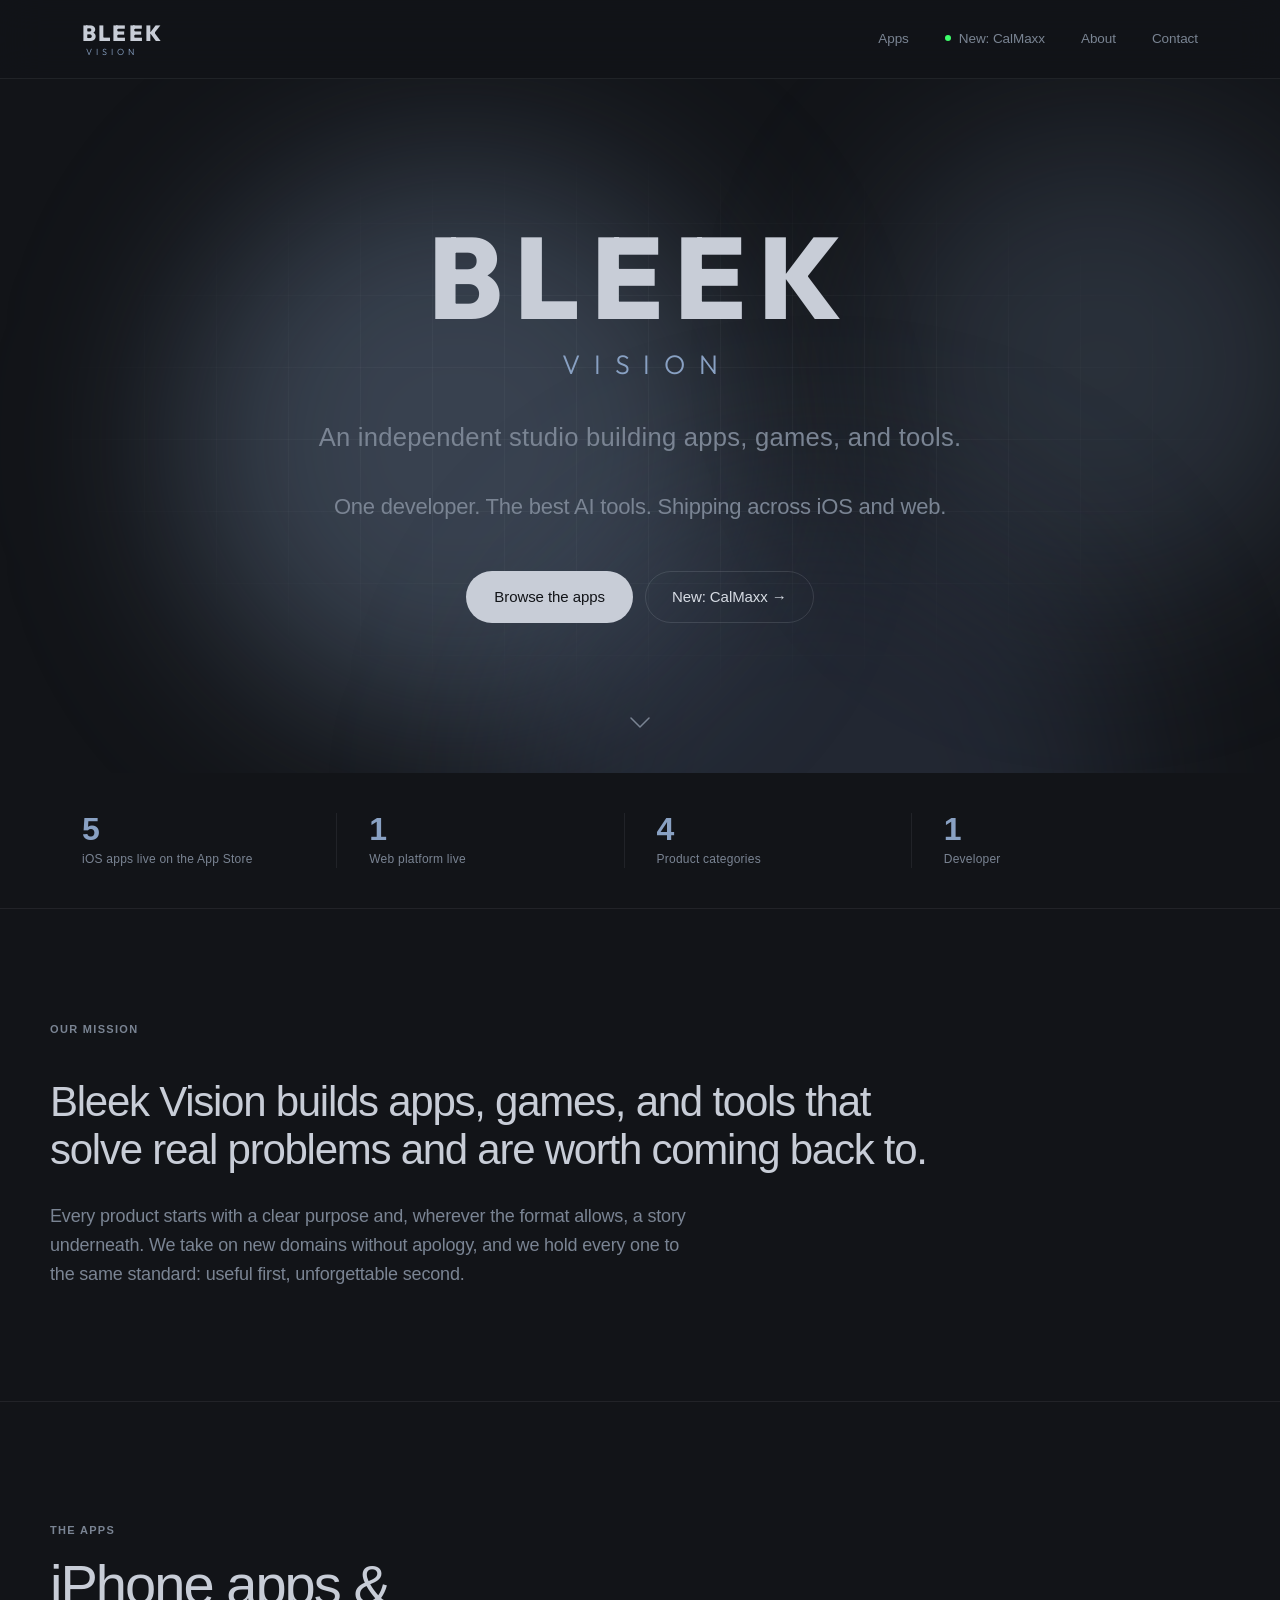
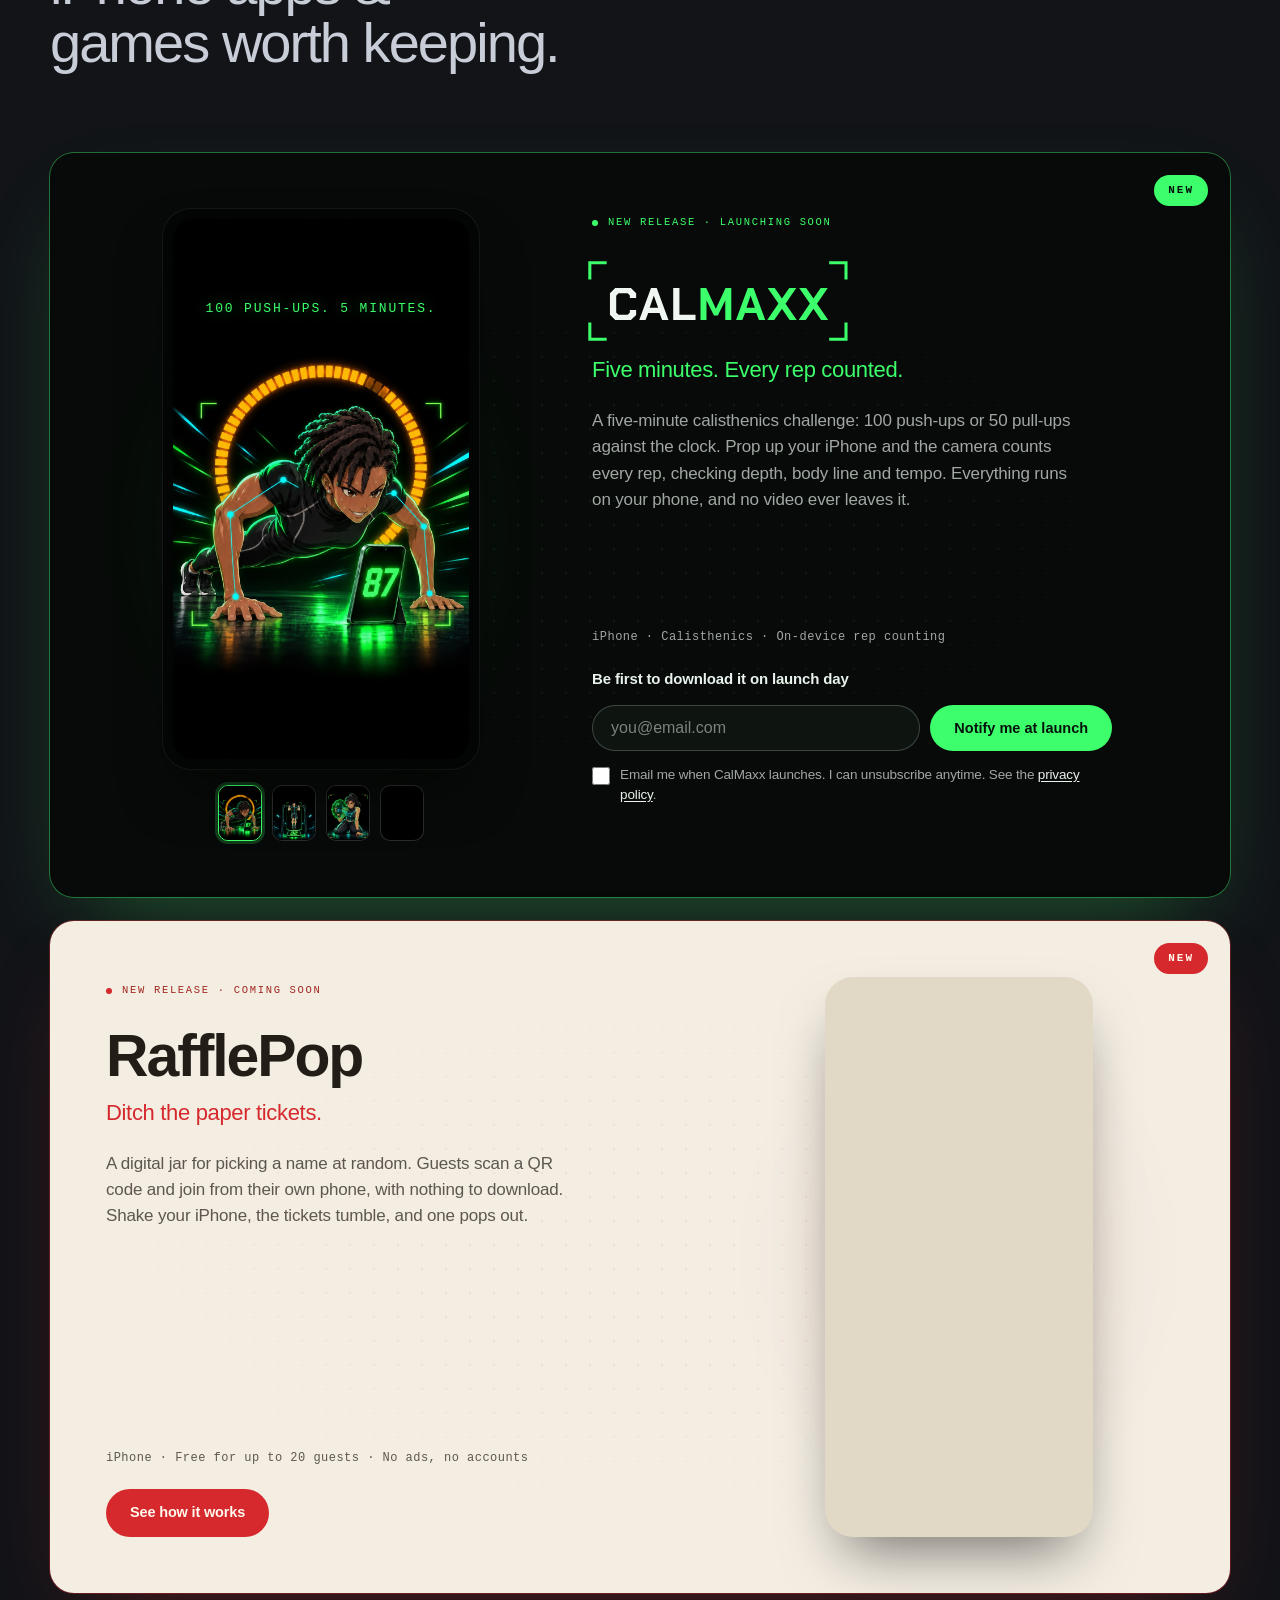
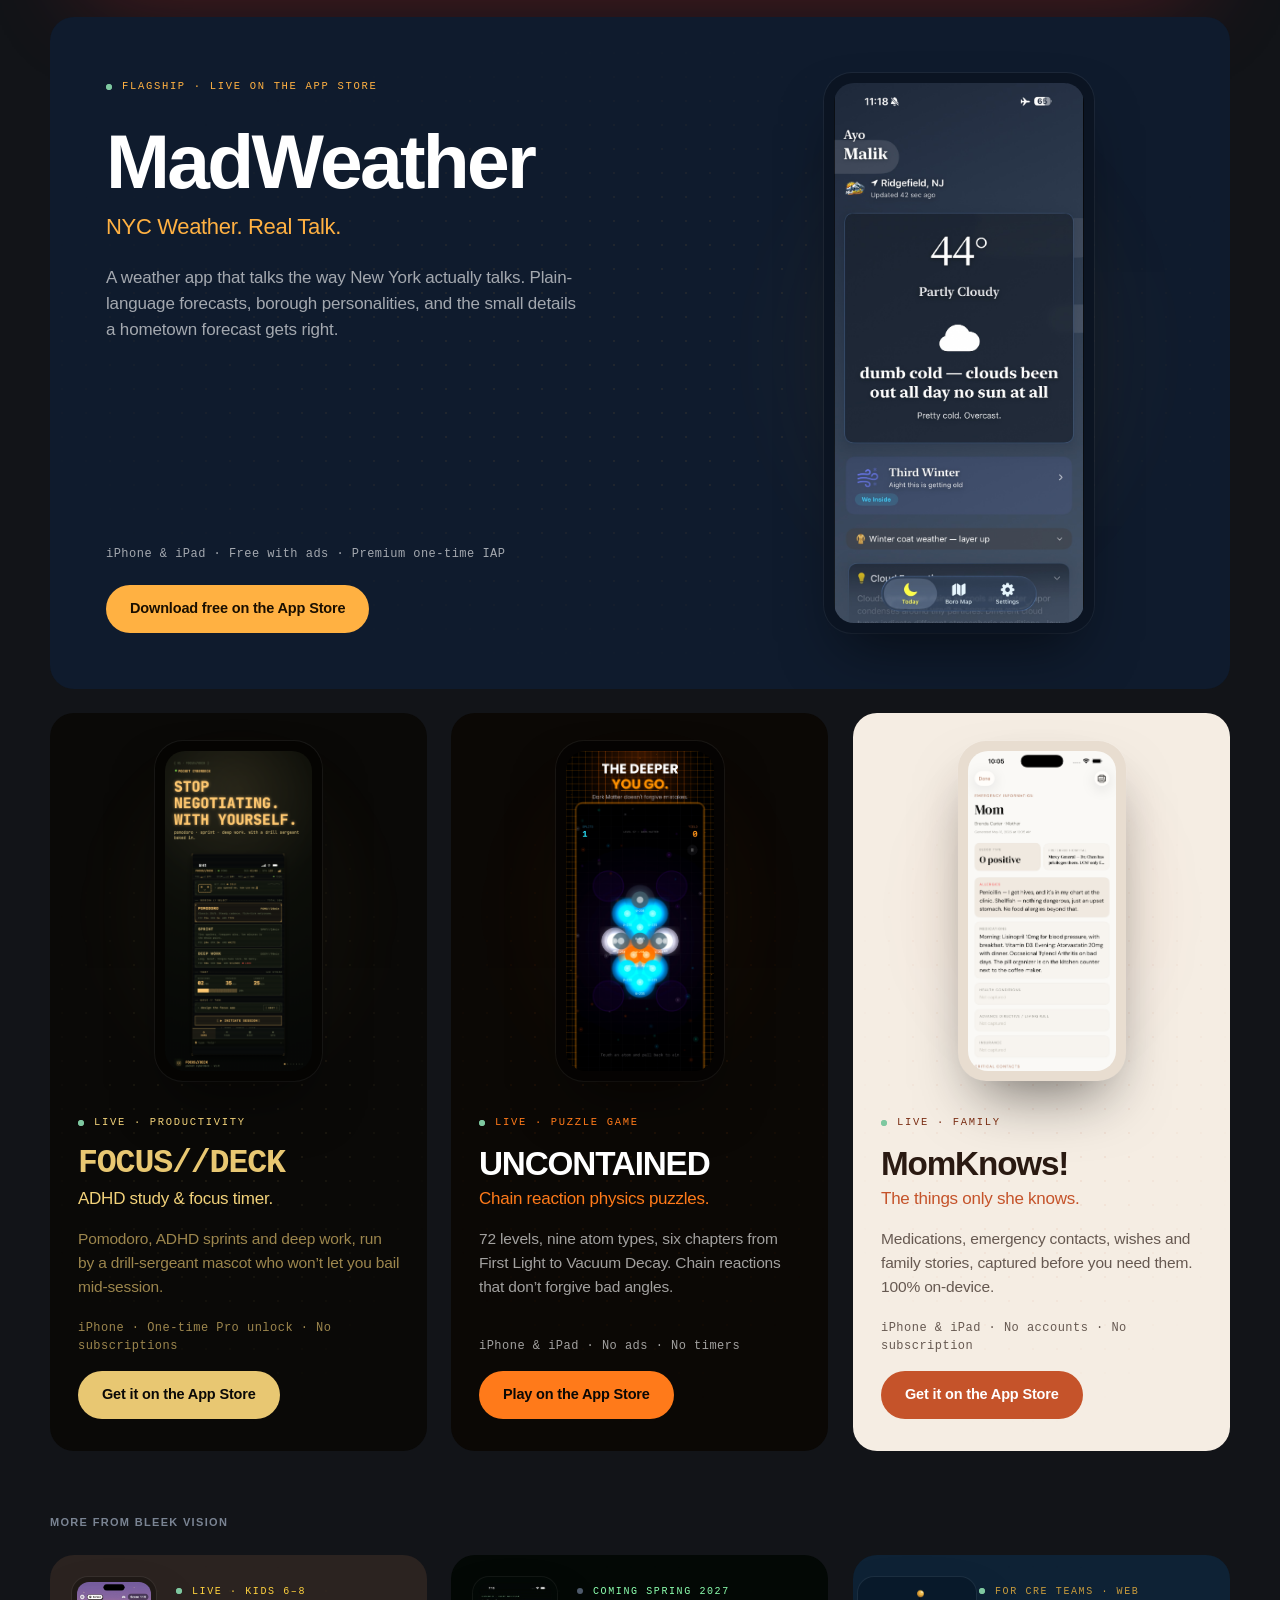
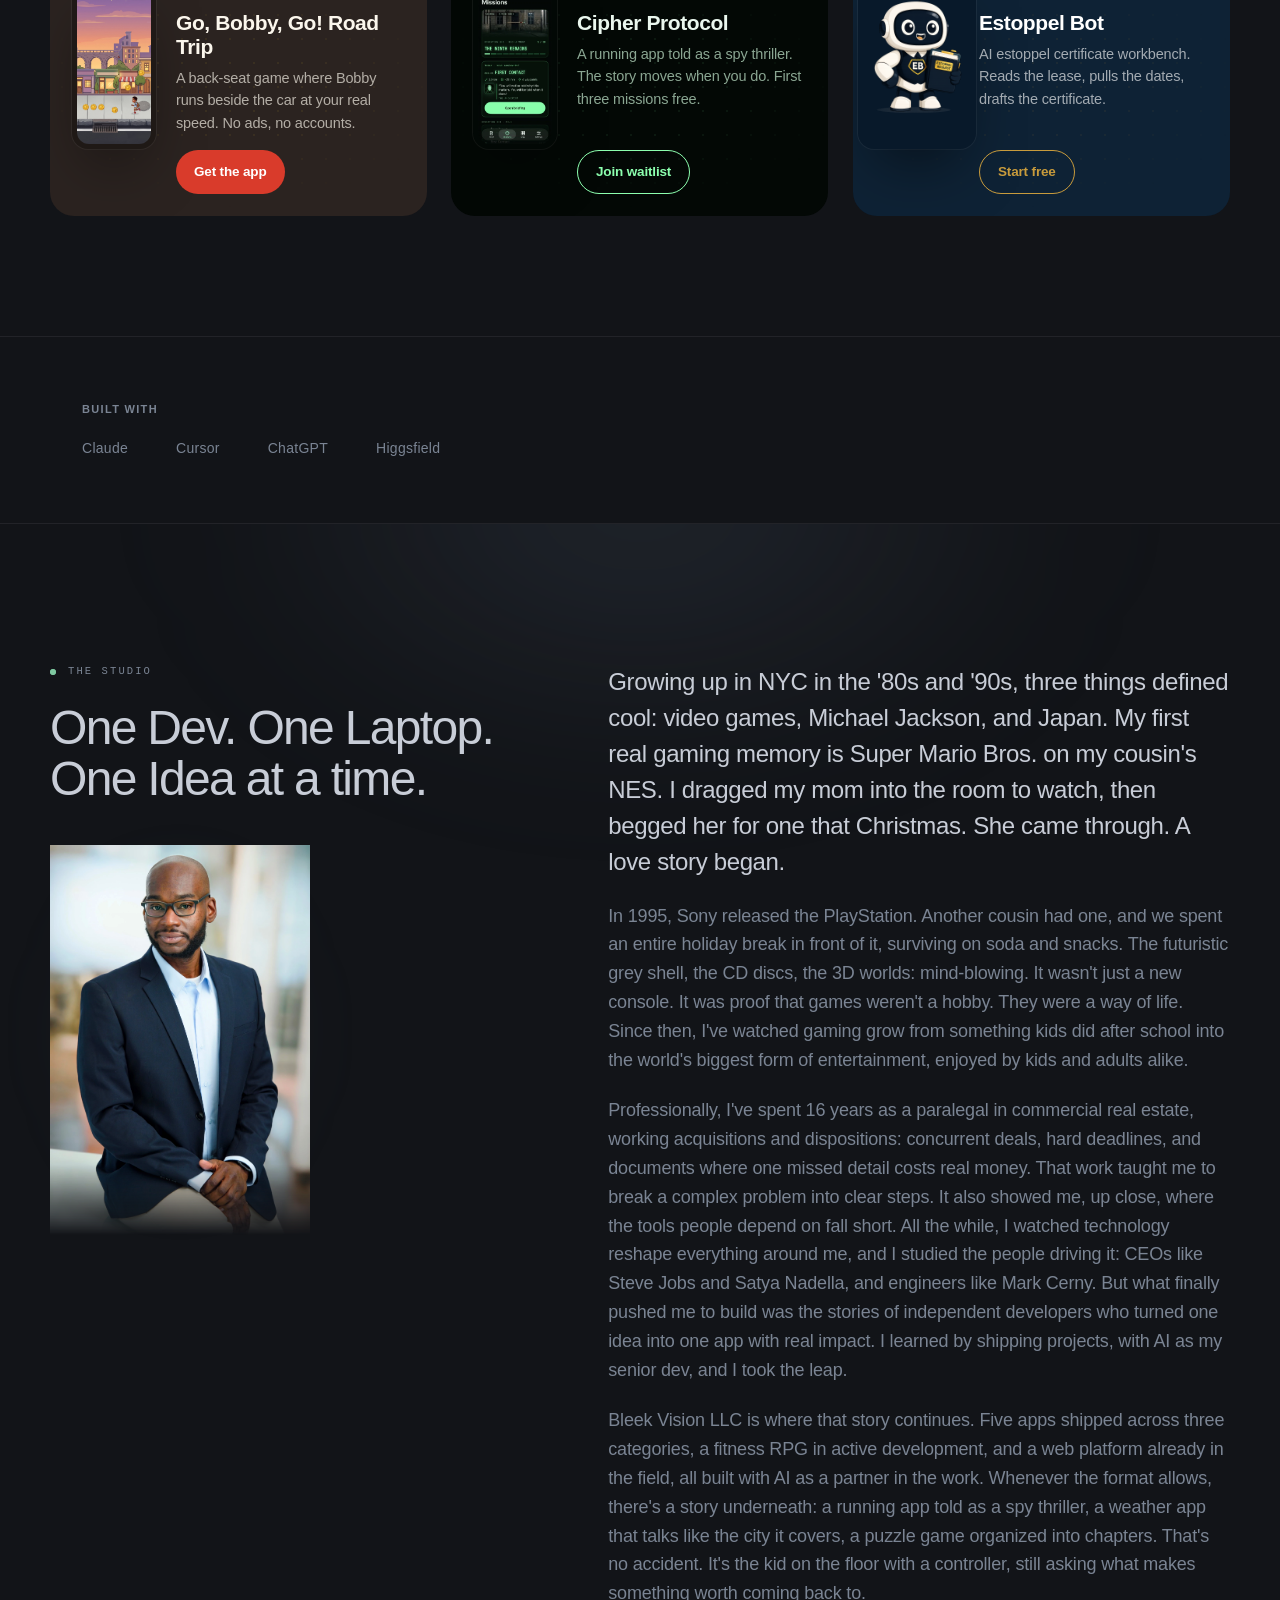
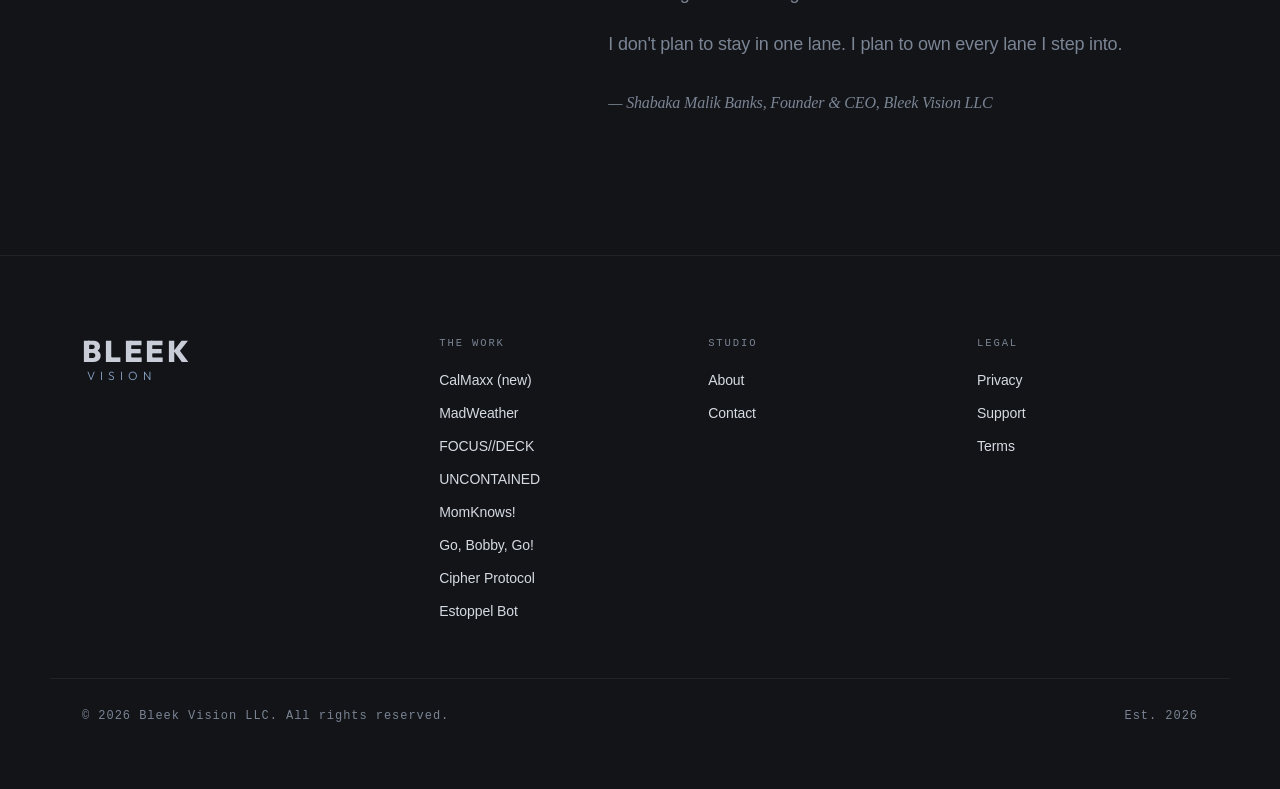
==== index.html @ c6191c7a "Homepage: RafflePop new-release spotlight card Co-Authored-By: Claude <noreply@anthropic.com>" ====
<!doctype html>
<!--
  index.html
  Bleek Vision Website

  Created by Shabaka Malik Banks on 5/29/26.
  Copyright © 2026 Bleek Vision LLC. All rights reserved.
-->
<html lang="en">
<head>
  <meta charset="utf-8" />
  <meta name="viewport" content="width=device-width, initial-scale=1" />
  <title>Bleek Vision | iPhone Apps &amp; Games: MadWeather, FOCUS//DECK, UNCONTAINED</title>
  <meta name="description" content="iPhone apps and games from indie studio Bleek Vision: MadWeather NYC weather, FOCUS//DECK ADHD focus timer, UNCONTAINED puzzle game, MomKnows! and new CalMaxx." />
  <!-- Smart App Banner: iPhone Safari visitors get a one-tap install for the flagship app -->
  <meta name="apple-itunes-app" content="app-id=6758524351" />
  <meta name="theme-color" content="#121418" />
  <meta property="og:title" content="Bleek Vision | iPhone Apps &amp; Games" />
  <meta property="og:url" content="https://bleekvision.com/" />
  <meta property="og:site_name" content="Bleek Vision" />
  <meta property="og:description" content="An independent app developer with a point of view. Apps made to be genuinely useful, a little surprising, and worth keeping around." />
  <meta property="og:type" content="website" />
  <meta property="og:image" content="https://bleekvision.com/assets/og-image.png" />
  <meta property="og:image:width" content="1200" />
  <meta property="og:image:height" content="630" />
  <meta name="twitter:card" content="summary_large_image" />
  <meta name="twitter:title" content="Bleek Vision | iPhone Apps &amp; Games" />
  <meta name="twitter:description" content="An independent app developer with a point of view. Apps made to be genuinely useful, a little surprising, and worth keeping around." />
  <meta name="twitter:image" content="https://bleekvision.com/assets/og-image.png" />
  <link rel="canonical" href="https://bleekvision.com/" />
  <!-- IndexNow key for Bing / Yandex / DuckDuckGo instant indexing -->
  <meta name="indexnow-key" content="bc05497c4b12b8e6ee8e30f4d3a78a6c" />
  <!-- Google Search Console verification — paste your code from GSC → Settings → Ownership verification → HTML tag -->
  <meta name="google-site-verification" content="nJT-FZmITAw1BhvLOfi_98-QEOp6mbllVXrl9Dnk7NA" />
  <!-- Bing Webmaster Tools verification — paste your code from BWT → Settings → Access → Meta tag -->
  <meta name="msvalidate.01" content="9193AE8FFB8897971DFC5AFD0C61ED56" />
  <link rel="icon" href="assets/bleek-vision-logo.png" />
  <link rel="preconnect" href="https://fonts.googleapis.com">
  <link rel="preconnect" href="https://fonts.gstatic.com" crossorigin>
  <link href="https://fonts.googleapis.com/css2?family=Outfit:wght@300;800&display=swap" rel="stylesheet">
  <link rel="stylesheet" href="styles.css" />
  <!-- Structured data — update "url" values to your live domain before deploying -->
  <script type="application/ld+json">
  {
    "@context": "https://schema.org",
    "@graph": [
      {
        "@type": "WebSite",
        "name": "Bleek Vision",
        "url": "https://bleekvision.com/",
        "publisher": { "@type": "Organization", "name": "Bleek Vision LLC" }
      },
      {
        "@type": "ItemList",
        "name": "Bleek Vision apps",
        "itemListOrder": "https://schema.org/ItemListOrderAscending",
        "itemListElement": [
          { "@type": "ListItem", "position": 1, "name": "MadWeather", "url": "https://apps.apple.com/us/app/madweather/id6758524351" },
          { "@type": "ListItem", "position": 2, "name": "FOCUS//DECK", "url": "https://apps.apple.com/us/app/focus-deck-focus-timer/id6771453354" },
          { "@type": "ListItem", "position": 3, "name": "UNCONTAINED", "url": "https://apps.apple.com/us/app/uncontained/id6761268905" },
          { "@type": "ListItem", "position": 4, "name": "MomKnows!", "url": "https://apps.apple.com/us/app/momknows/id6763380814" },
          { "@type": "ListItem", "position": 5, "name": "Go, Bobby, Go! Road Trip", "url": "https://apps.apple.com/us/app/go-bobby-go-road-trip/id6810872232" },
          { "@type": "ListItem", "position": 6, "name": "Estoppel Bot", "url": "https://estoppelbot.com" }
        ]
      },
      {
        "@type": "Organization",
        "name": "Bleek Vision LLC",
        "url": "https://bleekvision.com",
        "description": "Independent iPhone and iPad app development practice by Shabaka Malik Banks.",
        "founder": { "@type": "Person", "name": "Shabaka Malik Banks" },
        "sameAs": [
          "https://apps.apple.com/us/app/madweather/id6758524351",
          "https://apps.apple.com/us/app/uncontained/id6761268905",
          "https://apps.apple.com/us/app/focus-deck-focus-timer/id6771453354",
          "https://apps.apple.com/us/app/momknows/id6763380814",
          "https://apps.apple.com/us/app/go-bobby-go-road-trip/id6810872232",
          "https://estoppelbot.com"
        ]
      },
      {
        "@type": "SoftwareApplication",
        "name": "MadWeather",
        "operatingSystem": "iOS",
        "applicationCategory": "WeatherApplication",
        "url": "https://apps.apple.com/us/app/madweather/id6758524351",
        "description": "NYC weather app with borough personalities. Plain-language forecasts that talk the way New York actually talks.",
        "offers": { "@type": "Offer", "price": "0.00", "priceCurrency": "USD" },
        "author": { "@type": "Organization", "name": "Bleek Vision LLC" }
      },
      {
        "@type": "SoftwareApplication",
        "name": "FOCUS//DECK",
        "operatingSystem": "iOS",
        "applicationCategory": "ProductivityApplication",
        "url": "https://apps.apple.com/us/app/focus-deck-focus-timer/id6771453354",
        "description": "Pocket cyberdeck focus timer for iPhone. Pomodoro, ADHD sprints, and deep work. One-time purchase, no subscription.",
        "offers": { "@type": "Offer", "price": "0.00", "priceCurrency": "USD" },
        "author": { "@type": "Organization", "name": "Bleek Vision LLC" }
      },
      {
        "@type": "SoftwareApplication",
        "name": "UNCONTAINED",
        "operatingSystem": "iOS",
        "applicationCategory": "GameApplication",
        "url": "https://apps.apple.com/us/app/uncontained/id6761268905",
        "description": "Nuclear fission puzzle game for iPhone and iPad. 72 levels, no ads, no timers, no tricks.",
        "offers": { "@type": "Offer", "price": "0.00", "priceCurrency": "USD" },
        "author": { "@type": "Organization", "name": "Bleek Vision LLC" }
      },
      {
        "@type": "SoftwareApplication",
        "name": "Go, Bobby, Go! Road Trip",
        "operatingSystem": "iOS",
        "applicationCategory": "GameApplication",
        "url": "https://apps.apple.com/us/app/go-bobby-go-road-trip/id6810872232",
        "description": "Kids car ride game for iPhone and iPad from the Go, Bobby, Go! picture books. Bobby runs beside the car at your real speed. Made for the back seat. No ads, no in-app purchases, no accounts.",
        "offers": { "@type": "Offer", "price": "1.99", "priceCurrency": "USD" },
        "author": { "@type": "Organization", "name": "Bleek Vision LLC" }
      },
      {
        "@type": "SoftwareApplication",
        "name": "MomKnows!",
        "operatingSystem": "iOS",
        "applicationCategory": "UtilitiesApplication",
        "url": "https://apps.apple.com/us/app/momknows/id6763380814",
        "description": "A private family information vault for iPhone and iPad. Emergency contacts, health records, and family stories — on your device, yours forever. One-time purchase, no subscription.",
        "offers": { "@type": "Offer", "price": "0.00", "priceCurrency": "USD" },
        "author": { "@type": "Organization", "name": "Bleek Vision LLC" }
      }
    ]
  }
  </script>
</head>
<body>
<script>document.documentElement.classList.add('js');</script>
<div class="shell">

  <!-- ──────────  NAV  ────────── -->
  <nav class="nav" id="nav">
    <div class="nav__inner">
      <a href="index.html" class="nav__logo cta" aria-label="Bleek Vision — home">
        <span class="nav__wm-bleek">BLEEK</span>
        <span class="nav__wm-vision">VISION</span>
      </a>
      <div class="nav__right">
        <div class="nav__links" id="navLinks">
          <a href="#apps">Apps</a>
          <a href="#calmaxx" class="nav__new">New: CalMaxx</a>
          <a href="#about">About</a>
          <a href="mailto:malik@bleekvision.com">Contact</a>
        </div>
        <button class="nav__toggle" id="navToggle" aria-label="Open menu" aria-expanded="false" aria-controls="navLinks">
          <span></span><span></span><span></span>
        </button>
      </div>
    </div>
  </nav>

  <main>

  <!-- ──────────  HERO  ────────── -->
  <section class="hero">
    <div class="aurora" aria-hidden="true">
      <span class="b1"></span><span class="b2"></span><span class="b3"></span>
    </div>
    <div class="hero__grid" aria-hidden="true"></div>
    <div class="hero__inner">
      <!-- Animated wordmark -->
      <div class="hero__wordmark" aria-hidden="true">
        <div class="hero__wm-bleek">
          <span>B</span><span>L</span><span>E</span><span>E</span><span>K</span>
        </div>
        <div class="hero__wm-vision">VISION</div>
      </div>
      <h1 class="v5-fadeup v5-d2">An independent studio building apps, games, and tools.</h1>
      <p class="hero__sub v5-fadeup v5-d3">One developer. The best AI tools. Shipping across iOS and web.</p>
      <div class="hero__actions v5-fadeup v5-d4">
        <a href="#apps" class="btn btn--solid cta">Browse the apps</a>
        <a href="#calmaxx" class="btn btn--ghost cta">New: CalMaxx →</a>
      </div>
    </div>
    <div class="hero__scroll-cue" aria-hidden="true">
      <svg width="20" height="12" viewBox="0 0 20 12" fill="none" xmlns="http://www.w3.org/2000/svg">
        <path d="M1 1L10 10L19 1" stroke="currentColor" stroke-width="1.5" stroke-linecap="round" stroke-linejoin="round"/>
      </svg>
    </div>
  </section>

  <!-- ──────────  STATS BAR  ────────── -->
  <section class="stats" aria-label="Studio at a glance">
    <div class="stats__inner wrap">
      <div class="stats__item">
        <span class="stats__num">5</span>
        <span class="stats__label">iOS apps live on the App Store</span>
      </div>
      <div class="stats__item">
        <span class="stats__num">1</span>
        <span class="stats__label">Web platform live</span>
      </div>
      <div class="stats__item">
        <span class="stats__num">4</span>
        <span class="stats__label">Product categories</span>
      </div>
      <div class="stats__item">
        <span class="stats__num">1</span>
        <span class="stats__label">Developer</span>
      </div>
    </div>
  </section>

  <!-- ──────────  MISSION  ────────── -->
  <section class="mission" id="mission" aria-labelledby="mission-label">
    <div class="mission__inner wrap">
      <div class="section-label" id="mission-label">OUR MISSION</div>
      <p class="mission__statement">Bleek Vision builds apps, games, and tools that solve real problems and are worth coming back to.</p>
      <p class="mission__body">Every product starts with a clear purpose and, wherever the format allows, a story underneath. We take on new domains without apology, and we hold every one to the same standard: useful first, unforgettable second.</p>
    </div>
  </section>

  <!-- ──────────  APPS  ──────────
       Tiered by promotion priority (focus list, Oct 26 2026):
       1. New-release spotlight  2. Flagship  3. Top apps (tiles)  4. More (mini tiles)
       To feature a different new release, move its card into the spotlight slot. -->
  <section class="work" id="apps" aria-labelledby="apps-heading">
    <div class="slate wrap" style="padding-left:0;padding-right:0;">
      <div class="work__head">
        <div class="section-label">THE APPS</div>
        <h2 id="apps-heading">iPhone apps &amp; games worth keeping.</h2>
      </div>

      <!-- 1 · NEW RELEASE SPOTLIGHT · CalMaxx -->
      <article class="card card--calmaxx card--spotlight card--img-left" id="calmaxx">
        <div class="card__flag" aria-hidden="true">NEW</div>
        <div class="card__mount">
          <div class="card__glow" aria-hidden="true"></div>
          <!-- Promo art (design/promo in the CalMaxx repo). To swap: replace assets/calmaxx/promo-*
               files and the data-* on the buttons; add data-v="N" to bust caches on same-name swaps. -->
          <figure class="cmx" id="cmx">
            <div class="card__frame cmx__frame">
              <video class="cmx__video" src="assets/calmaxx/promo-P1-pushup.mp4?v=2" poster="assets/calmaxx/promo-P1-pushup.jpg?v=2" width="1080" height="1910" muted loop playsinline autoplay preload="metadata" aria-label="CalMaxx art: a woman mid push-up while her propped-up phone counts 87 reps"></video>
              <p class="cmx__caption" aria-hidden="true">100 push-ups. 5 minutes.</p>
            </div>
            <div class="cmx__picker" role="group" aria-label="Choose a CalMaxx athlete">
              <button type="button" class="cmx__pick" aria-pressed="true" data-src="assets/calmaxx/promo-P1-pushup" data-v="2" data-caption="100 push-ups. 5 minutes." data-alt="CalMaxx art: a woman mid push-up while her propped-up phone counts 87 reps"><img src="assets/calmaxx/promo-P1-pushup.jpg?v=2" alt="" width="1080" height="1910" loading="lazy" decoding="async"><span class="sr-only">Push-ups</span></button>
              <button type="button" class="cmx__pick" aria-pressed="false" data-src="assets/calmaxx/promo-P2-pullup" data-caption="50 pull-ups. Every one counted." data-alt="CalMaxx art: a man doing pull-ups while a phone on the floor frames him and counts 32 reps"><img src="assets/calmaxx/promo-P2-pullup.jpg" alt="" width="1080" height="1910" loading="lazy" decoding="async"><span class="sr-only">Pull-ups</span></button>
              <button type="button" class="cmx__pick" aria-pressed="false" data-src="assets/calmaxx/promo-P3-ondevice" data-caption="Counted on your phone" data-alt="CalMaxx art: a woman holds up her phone inside a green shield, showing reps counted on the device"><img src="assets/calmaxx/promo-P3-ondevice.jpg" alt="" width="1080" height="1910" loading="lazy" decoding="async"><span class="sr-only">On-device counting</span></button>
              <button type="button" class="cmx__pick" aria-pressed="false" data-src="assets/calmaxx/promo-P4-waitlist" data-caption="Hit your number" data-alt="CalMaxx art: a man in a number 5 tank top celebrates finishing his set"><img src="assets/calmaxx/promo-P4-waitlist.jpg" alt="" width="1080" height="1910" loading="lazy" decoding="async"><span class="sr-only">Hit your number</span></button>
            </div>
          </figure>
        </div>
        <div class="card__copy">
          <div>
            <div class="card__status"><span class="dot dot--work"><span class="core"></span></span>NEW RELEASE · LAUNCHING SOON</div>
            <h3 class="card__title card__title--logo"><img src="assets/calmaxx/calmaxx-wordmark.svg" alt="CalMaxx" width="690" height="220" decoding="async"></h3>
            <div class="card__subtitle">Five minutes. Every rep counted.</div>
            <p class="card__desc">A five-minute calisthenics challenge: 100 push-ups or 50 pull-ups against the clock. Prop up your iPhone and the camera counts every rep, checking depth, body line and tempo. Everything runs on your phone, and no video ever leaves it.</p>
          </div>
          <div>
            <div class="card__meta">iPhone · Calisthenics · On-device rep counting</div>
            <form class="waitlist" id="waitlist-calmaxx" action="/api/waitlist" method="post" novalidate>
              <input type="hidden" name="product" value="calmaxx">
              <input class="waitlist__honey" type="text" name="website" tabindex="-1" autocomplete="off" aria-hidden="true">
              <label class="waitlist__label" for="waitlist-email">Be first to download it on launch day</label>
              <div class="waitlist__row">
                <input class="waitlist__input" type="email" id="waitlist-email" name="email" placeholder="you@email.com" autocomplete="email" inputmode="email" required aria-describedby="waitlist-status">
                <button class="card__cta cta waitlist__btn" type="submit">Notify me at launch</button>
              </div>
              <label class="waitlist__consent">
                <input type="checkbox" name="consent" value="yes" required>
                <span>Email me when CalMaxx launches. I can unsubscribe anytime. See the <a href="privacy.html#calmaxx-waitlist">privacy policy</a>.</span>
              </label>
              <p class="waitlist__status" id="waitlist-status" role="status" aria-live="polite"></p>
            </form>
          </div>
        </div>
      </article>

      <!-- 1b · NEW RELEASE SPOTLIGHT · RafflePop (in App Review; swap the CTA for the App Store link at launch) -->
      <article class="card card--rafflepop card--spotlight" id="rafflepop">
        <div class="card__flag" aria-hidden="true">NEW</div>
        <div class="card__copy">
          <div>
            <div class="card__status"><span class="dot dot--work"><span class="core"></span></span>NEW RELEASE · COMING SOON</div>
            <h3 class="card__title">RafflePop</h3>
            <div class="card__subtitle">Ditch the paper tickets.</div>
            <p class="card__desc">A digital jar for picking a name at random. Guests scan a QR code and join from their own phone, with nothing to download. Shake your iPhone, the tickets tumble, and one pops out.</p>
          </div>
          <div>
            <div class="card__meta">iPhone · Free for up to 20 guests · No ads, no accounts</div>
            <a class="card__cta cta" href="https://rafflepop.app" target="_blank" rel="noopener">See how it works</a>
          </div>
        </div>
        <div class="card__mount">
          <div class="card__glow" aria-hidden="true"></div>
          <div class="card__frame"><img src="assets/products/rafflepop-draw.webp" alt="RafflePop random name picker for iPhone: red raffle tickets tumbling inside a glass jar during a draw, under a QR code guests scan to join." width="660" height="1434" loading="lazy" decoding="async"></div>
        </div>
      </article>

      <!-- 2 · FLAGSHIP · MadWeather -->
      <article class="card card--madweather card--flagship" id="madweather">
        <div class="card__copy">
          <div>
            <div class="card__status"><span class="dot dot--live"><span class="core"></span><span class="ring"></span></span>FLAGSHIP · LIVE ON THE APP STORE</div>
            <h3 class="card__title">MadWeather</h3>
            <div class="card__subtitle">NYC Weather. Real Talk.</div>
            <p class="card__desc">A weather app that talks the way New York actually talks. Plain-language forecasts, borough personalities, and the small details a hometown forecast gets right.</p>
          </div>
          <div>
            <div class="card__meta">iPhone &amp; iPad · Free with ads · Premium one-time IAP</div>
            <a class="card__cta cta" href="https://apps.apple.com/us/app/madweather/id6758524351" target="_blank" rel="noopener">Download free on the App Store</a>
          </div>
        </div>
        <div class="card__mount">
          <div class="card__glow" aria-hidden="true"></div>
          <div class="card__frame"><img src="assets/products/madweather-today.png" alt="MadWeather NYC weather app — borough forecast screen showing plain-language conditions for New York" width="1284" height="2778" loading="lazy" decoding="async" /></div>
        </div>
      </article>

      <!-- 3 · TOP APPS · tiles -->
      <div class="tiles tiles--3">
        <article class="card card--tile card--focusdeck card--mono" id="focusdeck">
          <div class="card__mount">
            <div class="card__glow" aria-hidden="true"></div>
            <div class="card__frame"><img src="assets/products/focusdeck-cyberdeck.png" alt="FOCUS//DECK ADHD study timer for iPhone — cyberdeck UI showing a deep work sprint" width="1320" height="2868" loading="lazy" decoding="async" /></div>
          </div>
          <div class="card__copy">
            <div>
              <div class="card__status"><span class="dot dot--live"><span class="core"></span><span class="ring"></span></span>LIVE · PRODUCTIVITY</div>
              <h3 class="card__title">FOCUS//DECK</h3>
              <div class="card__subtitle">ADHD study &amp; focus timer.</div>
              <p class="card__desc">Pomodoro, ADHD sprints and deep work, run by a drill-sergeant mascot who won’t let you bail mid-session.</p>
            </div>
            <div>
              <div class="card__meta">iPhone · One-time Pro unlock · No subscriptions</div>
              <a class="card__cta cta" href="https://apps.apple.com/us/app/focus-deck-focus-timer/id6771453354" target="_blank" rel="noopener">Get it on the App Store</a>
            </div>
          </div>
        </article>

        <article class="card card--tile card--uncontained" id="uncontained">
          <div class="card__mount">
            <div class="card__glow" aria-hidden="true"></div>
            <div class="card__frame"><img src="assets/products/uncontained-dark-matter.png" alt="UNCONTAINED chain reaction physics puzzle game for iPhone — Dark Matter chapter level" width="1242" height="2688" loading="lazy" decoding="async" /></div>
          </div>
          <div class="card__copy">
            <div>
              <div class="card__status"><span class="dot dot--live"><span class="core"></span><span class="ring"></span></span>LIVE · PUZZLE GAME</div>
              <h3 class="card__title">UNCONTAINED</h3>
              <div class="card__subtitle">Chain reaction physics puzzles.</div>
              <p class="card__desc">72 levels, nine atom types, six chapters from First Light to Vacuum Decay. Chain reactions that don’t forgive bad angles.</p>
            </div>
            <div>
              <div class="card__meta">iPhone &amp; iPad · No ads · No timers</div>
              <a class="card__cta cta" href="https://apps.apple.com/us/app/uncontained/id6761268905" target="_blank" rel="noopener">Play on the App Store</a>
            </div>
          </div>
        </article>

        <article class="card card--tile card--momknows" id="momknows">
          <div class="card__mount">
            <div class="card__glow" aria-hidden="true"></div>
            <div class="card__frame"><img src="assets/products/momknows-crisis.png" alt="MomKnows! private family emergency information app for iPhone — one-time purchase, no subscription" width="1284" height="2778" loading="lazy" decoding="async" /></div>
          </div>
          <div class="card__copy">
            <div>
              <div class="card__status"><span class="dot dot--live"><span class="core"></span><span class="ring"></span></span>LIVE · FAMILY</div>
              <h3 class="card__title">MomKnows!</h3>
              <div class="card__subtitle">The things only she knows.</div>
              <p class="card__desc">Medications, emergency contacts, wishes and family stories, captured before you need them. 100% on-device.</p>
            </div>
            <div>
              <div class="card__meta">iPhone &amp; iPad · No accounts · No subscription</div>
              <a class="card__cta cta" href="https://apps.apple.com/us/app/momknows/id6763380814" target="_blank" rel="noopener">Get it on the App Store</a>
            </div>
          </div>
        </article>
      </div>

      <!-- 4 · MORE FROM THE STUDIO · mini tiles -->
      <div class="section-label section-label--sub">MORE FROM BLEEK VISION</div>
      <div class="tiles tiles--3">
        <article class="card card--mini card--gobobbygo" id="gobobbygo">
          <div class="card__mount">
            <div class="card__frame"><img src="assets/products/gobobbygo-city.png" alt="Go, Bobby, Go! Road Trip kids car ride game for iPhone — Bobby running along a city sidewalk" width="990" height="2151" loading="lazy" decoding="async" /></div>
          </div>
          <div class="card__copy">
            <div>
              <div class="card__status"><span class="dot dot--live"><span class="core"></span><span class="ring"></span></span>LIVE · KIDS 6–8</div>
              <h3 class="card__title">Go, Bobby, Go! Road Trip</h3>
              <p class="card__desc">A back-seat game where Bobby runs beside the car at your real speed. No ads, no accounts.</p>
            </div>
            <a class="card__cta cta" href="https://apps.apple.com/us/app/go-bobby-go-road-trip/id6810872232" target="_blank" rel="noopener">Get the app</a>
          </div>
        </article>

        <article class="card card--mini card--cipher" id="cipher">
          <div class="card__mount">
            <div class="card__frame"><img src="assets/cipher/shot-missions.webp" alt="Cipher Protocol iOS running app — mission screen showing a spy briefing before a run" width="414" height="900" loading="lazy" decoding="async" /></div>
          </div>
          <div class="card__copy">
            <div>
              <div class="card__status"><span class="dot dot--mute"><span class="core"></span></span>COMING SPRING 2027</div>
              <h3 class="card__title">Cipher Protocol</h3>
              <p class="card__desc">A running app told as a spy thriller. The story moves when you do. First three missions free.</p>
            </div>
            <a class="card__cta card__cta--ghost cta" href="cipher.html">Join waitlist</a>
          </div>
        </article>

        <article class="card card--mini card--estoppelbot" id="estoppelbot">
          <div class="card__mount">
            <div class="card__frame"><img src="assets/products/estoppel-bot-mascot.png" alt="Estoppel Bot — robot paralegal holding an estoppel certificate binder" width="1024" height="1536" loading="lazy" decoding="async" /></div>
          </div>
          <div class="card__copy">
            <div>
              <div class="card__status"><span class="dot dot--live"><span class="core"></span><span class="ring"></span></span>FOR CRE TEAMS · WEB</div>
              <h3 class="card__title">Estoppel Bot</h3>
              <p class="card__desc">AI estoppel certificate workbench. Reads the lease, pulls the dates, drafts the certificate.</p>
            </div>
            <a class="card__cta card__cta--ghost cta" href="https://estoppelbot.com" target="_blank" rel="noopener" aria-label="Start free at EstoppelBot.com">Start free</a>
          </div>
        </article>
      </div>
    </div>
  </section>

  <!-- ──────────  BUILT WITH  ────────── -->
  <section class="built-with">
    <div class="built-with__inner wrap">
      <div class="built-with__label">BUILT WITH</div>
      <div class="built-with__tools">
        <span>Claude</span>
        <span>Cursor</span>
        <span>ChatGPT</span>
        <span>Higgsfield</span>
      </div>
    </div>
  </section>

  <!-- ──────────  FOUNDER / THE VISION  ────────── -->
  <section class="founder" id="about">
    <div class="founder__glow" aria-hidden="true"></div>
    <div class="founder__inner">
      <div>
        <div class="founder__kicker">
          <span class="dot dot--live"><span class="core"></span><span class="ring"></span></span>
          <span>THE STUDIO</span>
        </div>
        <h2>One Dev. One Laptop. One Idea at a time.</h2>
        <figure class="founder__portrait">
          <picture>
            <source srcset="assets/founder-portrait.webp" type="image/webp" />
            <img src="assets/founder-portrait.png" alt="Shabaka Malik Banks, founder and CEO of Bleek Vision" width="1335" height="2000" loading="lazy" decoding="async" />
          </picture>
        </figure>
      </div>
      <div>
        <p class="founder__lead">Growing up in NYC in the '80s and '90s, three things defined cool: video games, Michael Jackson, and Japan. My first real gaming memory is Super Mario Bros. on my cousin's NES. I dragged my mom into the room to watch, then begged her for one that Christmas. She came through. A love story began.</p>
        <p class="founder__body">In 1995, Sony released the PlayStation. Another cousin had one, and we spent an entire holiday break in front of it, surviving on soda and snacks. The futuristic grey shell, the CD discs, the 3D worlds: mind-blowing. It wasn't just a new console. It was proof that games weren't a hobby. They were a way of life. Since then, I've watched gaming grow from something kids did after school into the world's biggest form of entertainment, enjoyed by kids and adults alike.</p>
        <p class="founder__body">Professionally, I've spent 16 years as a paralegal in commercial real estate, working acquisitions and dispositions: concurrent deals, hard deadlines, and documents where one missed detail costs real money. That work taught me to break a complex problem into clear steps. It also showed me, up close, where the tools people depend on fall short. All the while, I watched technology reshape everything around me, and I studied the people driving it: CEOs like Steve Jobs and Satya Nadella, and engineers like Mark Cerny. But what finally pushed me to build was the stories of independent developers who turned one idea into one app with real impact. I learned by shipping projects, with AI as my senior dev, and I took the leap.</p>
        <p class="founder__body">Bleek Vision LLC is where that story continues. Five apps shipped across three categories, a fitness RPG in active development, and a web platform already in the field, all built with AI as a partner in the work. Whenever the format allows, there's a story underneath: a running app told as a spy thriller, a weather app that talks like the city it covers, a puzzle game organized into chapters. That's no accident. It's the kid on the floor with a controller, still asking what makes something worth coming back to.</p>
        <p class="founder__body">I don't plan to stay in one lane. I plan to own every lane I step into.</p>
        <div class="founder__sig">— Shabaka Malik Banks, Founder &amp; CEO, Bleek Vision LLC</div>
      </div>
    </div>
  </section>

  </main>

  <!-- ──────────  FOOTER  ────────── -->
  <footer class="footer" id="contact">
    <div class="footer__cols">
      <div class="footer__brand">
        <a href="index.html" class="footer__wordmark" aria-label="Bleek Vision — home">
          <span class="footer__wm-bleek">BLEEK</span>
          <span class="footer__wm-vision">VISION</span>
        </a>
      </div>
      <div class="footer__col">
        <p class="footer__col-label">THE WORK</p>
        <div class="links">
          <a href="#calmaxx">CalMaxx (new)</a>
          <a href="https://apps.apple.com/us/app/madweather/id6758524351" target="_blank" rel="noopener">MadWeather</a>
          <a href="https://apps.apple.com/us/app/focus-deck-focus-timer/id6771453354" target="_blank" rel="noopener">FOCUS//DECK</a>
          <a href="https://apps.apple.com/us/app/uncontained/id6761268905" target="_blank" rel="noopener">UNCONTAINED</a>
          <a href="https://apps.apple.com/us/app/momknows/id6763380814" target="_blank" rel="noopener">MomKnows!</a>
          <a href="https://apps.apple.com/us/app/go-bobby-go-road-trip/id6810872232" target="_blank" rel="noopener">Go, Bobby, Go!</a>
          <a href="cipher.html">Cipher Protocol</a>
          <a href="https://estoppelbot.com" target="_blank" rel="noopener">Estoppel Bot</a>
        </div>
      </div>
      <div class="footer__col">
        <p class="footer__col-label">STUDIO</p>
        <div class="links">
          <a href="#about">About</a>
          <a href="mailto:malik@bleekvision.com">Contact</a>
        </div>
      </div>
      <div class="footer__col">
        <p class="footer__col-label">LEGAL</p>
        <div class="links">
          <a href="privacy.html">Privacy</a>
          <a href="support.html">Support</a>
          <a href="terms.html">Terms</a>
        </div>
      </div>
    </div>
    <div class="footer__bar">
      <div>© 2026 Bleek Vision LLC. All rights reserved.</div>
      <div>Est. 2026</div>
    </div>
  </footer>

</div>

<script>
  // Nav hamburger toggle
  (function () {
    var nav = document.getElementById('nav');
    var toggle = document.getElementById('navToggle');
    toggle.addEventListener('click', function () {
      var open = nav.classList.toggle('is-open');
      toggle.setAttribute('aria-expanded', String(open));
      toggle.setAttribute('aria-label', open ? 'Close menu' : 'Open menu');
    });
    // Close the menu after following an in-page link
    document.getElementById('navLinks').addEventListener('click', function (e) {
      if (e.target.tagName === 'A') {
        nav.classList.remove('is-open');
        toggle.setAttribute('aria-expanded', 'false');
        toggle.setAttribute('aria-label', 'Open menu');
      }
    });
  })();

  // CalMaxx athletes: cycle the four onboarding loops (one pass each), let
  // visitors pick one, and only play while the card is on screen. Reduced
  // motion gets the still posters only.
  (function () {
    var root = document.getElementById('cmx');
    if (!root) return;
    var video = root.querySelector('.cmx__video');
    var caption = root.querySelector('.cmx__caption');
    var picks = Array.prototype.slice.call(root.querySelectorAll('.cmx__pick'));
    var still = window.matchMedia('(prefers-reduced-motion: reduce)').matches;
    var current = 0, visible = false, chosen = false;

    video.loop = false;
    if (still) { video.removeAttribute('autoplay'); video.pause(); video.preload = 'none'; }

    function show(i) {
      current = i;
      var b = picks[i];
      picks.forEach(function (p, j) { p.setAttribute('aria-pressed', String(j === i)); });
      var q = b.dataset.v ? '?v=' + b.dataset.v : '';
      video.poster = b.dataset.src + '.jpg' + q;
      video.setAttribute('aria-label', b.dataset.alt);
      caption.textContent = b.dataset.caption;
      root.classList.toggle('cmx--bottom', b.dataset.bottom === '1');
      if (still) return;
      video.src = b.dataset.src + '.mp4' + q;
      if (visible) { var pr = video.play(); if (pr && pr.catch) pr.catch(function () {}); }
    }

    // A picked athlete keeps looping; otherwise move on after each pass.
    video.addEventListener('ended', function () {
      if (chosen) { video.currentTime = 0; video.play().catch(function () {}); }
      else show((current + 1) % picks.length);
    });
    picks.forEach(function (b, i) {
      b.addEventListener('click', function () { chosen = true; show(i); });
    });

    if (!still && 'IntersectionObserver' in window) {
      new IntersectionObserver(function (entries) {
        visible = entries[0].isIntersecting;
        if (visible) { var pr = video.play(); if (pr && pr.catch) pr.catch(function () {}); }
        else video.pause();
      }, { threshold: 0.25 }).observe(root);
    } else if (!still) {
      visible = true;
    }
  })();

  // CalMaxx waitlist: post as JSON, show the result in place. Without JS the
  // form still posts to /api/waitlist and gets a plain confirmation page.
  (function () {
    var form = document.getElementById('waitlist-calmaxx');
    if (!form || !window.fetch) return;
    var status = document.getElementById('waitlist-status');
    var btn = form.querySelector('button[type="submit"]');
    var email = form.elements.email;
    var consent = form.elements.consent;
    function say(msg, isError) {
      status.textContent = msg;
      status.classList.toggle('is-error', !!isError);
    }
    form.addEventListener('submit', function (e) {
      e.preventDefault();
      var value = email.value.trim();
      if (!/^[^\s@]+@[^\s@]+\.[^\s@]{2,}$/.test(value)) {
        say('Please enter a valid email address.', true);
        email.focus();
        return;
      }
      if (!consent.checked) {
        say('Please tick the box so we can email you at launch.', true);
        consent.focus();
        return;
      }
      btn.disabled = true;
      say('Joining…');
      fetch(form.action, {
        method: 'POST',
        headers: { 'Content-Type': 'application/json' },
        body: JSON.stringify({
          email: value,
          product: form.elements.product.value,
          consent: true,
          honeypot: form.elements.website.value
        })
      }).then(function (res) {
        return res.json().catch(function () { return { ok: false }; });
      }).then(function (data) {
        if (data && data.ok) {
          form.classList.add('is-done');
          say(data.message || "You're on the list.");
        } else {
          btn.disabled = false;
          say((data && data.error) || 'Something went wrong. Please try again.', true);
        }
      }).catch(function () {
        btn.disabled = false;
        say('Something went wrong. Please check your connection and try again.', true);
      });
    });
  })();

  // Move 2 — reveal cards on scroll, staggered. Reduced-motion users get them
  // immediately (CSS forces .is-in styling regardless), so we still add the class.
  (function () {
    var cards = document.querySelectorAll('.card');
    if (!('IntersectionObserver' in window)) {
      cards.forEach(function (c) { c.classList.add('is-in'); });
      return;
    }
    var io = new IntersectionObserver(function (entries) {
      entries.forEach(function (entry) {
        if (!entry.isIntersecting) return;
        var el = entry.target;
        var i = Array.prototype.indexOf.call(cards, el);
        el.style.transitionDelay = (Math.min(i, 4) * 90) + 'ms';
        el.classList.add('is-in');
        io.unobserve(el);
      });
    }, { threshold: 0.18, rootMargin: '0px 0px -8% 0px' });
    cards.forEach(function (c) { io.observe(c); });
  })();
</script>

</body>
</html>
---- styles.css ----
/*
//  styles.css
//  Bleek Vision Website
//
//  Created by Shabaka Malik Banks on 5/29/26.
//  Copyright © 2026 Bleek Vision LLC. All rights reserved.
*/

/* ──────────────────────────  TOKENS  ────────────────────────── */
:root {
  --bg: #121418;
  --bg-soft: #161922;
  --panel: #171A20;
  --panel-hi: #1C2028;
  --ink: #D6DBE3;
  --silver: #C8CDD7;
  --mute: #7A8493;
  --mute-deep: #4E5A6B;
  --rule: rgba(214, 219, 227, 0.08);
  --rule-hi: rgba(214, 219, 227, 0.14);
  --accent: #89A1C3;
  --accent-deep: #5C7090;
  --accent-soft: rgba(137, 161, 195, 0.18);
  --live: #7EC8A0;

  /* Custom easing — stronger than built-in CSS curves */
  --ease-out: cubic-bezier(0.23, 1, 0.32, 1);
  --ease-drawer: cubic-bezier(0.32, 0.72, 0, 1);

  --font: -apple-system, BlinkMacSystemFont, "SF Pro Display", "SF Pro Text", "Helvetica Neue", Helvetica, Arial, sans-serif;
  --font-serif: ui-serif, "New York", "Charter", "Iowan Old Style", Georgia, "Times New Roman", serif;
  --font-mono: ui-monospace, "SF Mono", "JetBrains Mono", Menlo, monospace;

  --max-width: 1180px;
}

* { box-sizing: border-box; }

html, body { margin: 0; padding: 0; }

body {
  background: var(--bg);
  color: var(--ink);
  font-family: var(--font);
  line-height: 1.5;
  letter-spacing: -0.01em;
  -webkit-font-smoothing: antialiased;
  overflow-x: hidden;
}

a { color: inherit; }

.shell {
  position: relative;
  overflow: hidden;
}

.wrap {
  max-width: var(--max-width);
  margin: 0 auto;
  padding-left: 32px;
  padding-right: 32px;
}

/* ──────────────────────────  KEYFRAMES  ────────────────────────── */
@keyframes v5-aurora-1 { 0%, 100% { transform: translate3d(-10%, -6%, 0) scale(1); } 50% { transform: translate3d(8%, 6%, 0) scale(1.15); } }
@keyframes v5-aurora-2 { 0%, 100% { transform: translate3d(12%, 8%, 0) scale(1.1); } 50% { transform: translate3d(-6%, -8%, 0) scale(.95); } }
@keyframes v5-pulse { 0%, 100% { opacity: .55; transform: scale(1); } 50% { opacity: 1; transform: scale(1.2); } }
@keyframes v5-pulse-ring { 0% { transform: scale(.8); opacity: .5; } 100% { transform: scale(2.4); opacity: 0; } }
@keyframes v5-fadeup { from { opacity: 0; transform: translateY(14px); } to { opacity: 1; transform: none; } }

.v5-fadeup { animation: v5-fadeup .9s cubic-bezier(.2, .7, .2, 1) both; }
.v5-d1 { animation-delay: .05s; }
.v5-d2 { animation-delay: .18s; }
.v5-d3 { animation-delay: .32s; }
.v5-d4 { animation-delay: .48s; }

@media (prefers-reduced-motion: reduce) {
  *, *::before, *::after {
    animation-duration: .001ms !important;
    animation-iteration-count: 1 !important;
    transition-duration: .001ms !important;
  }
  .js .card { opacity: 1 !important; transform: none !important; }
}

/* ──────────────────────────  STATUS DOT  ────────────────────────── */
.dot {
  position: relative;
  width: 6px;
  height: 6px;
  display: inline-block;
  flex: 0 0 auto;
}
.dot .core {
  position: absolute;
  inset: 0;
  border-radius: 980px;
}
.dot--live .core { background: var(--live); animation: v5-pulse 1.8s ease-in-out infinite; }
.dot--work .core { background: var(--accent); }
.dot--mute .core { background: var(--mute-deep); }
.dot--live .ring {
  position: absolute;
  inset: 0;
  border-radius: 980px;
  border: 1px solid var(--live);
  animation: v5-pulse-ring 2.4s ease-out infinite;
}
/* a card-local "work" dot uses the card's own accent */
.card .dot--work .core { background: var(--w-accent); }

/* ──────────────────────────  CTA  ────────────────────────── */
.cta {
  transition: background .25s, color .25s, border-color .25s, transform .16s var(--ease-out);
}
.cta:hover { transform: translateY(-1px); }
.cta:active { transform: scale(0.97); }

/* ──────────────────────────  NAV  ────────────────────────── */
.nav {
  position: sticky;
  top: 0;
  z-index: 10;
  border-bottom: 1px solid var(--rule);
  background: rgba(18, 20, 24, 0.88);
  -webkit-backdrop-filter: blur(20px);
  backdrop-filter: blur(20px);
}
.nav__inner {
  max-width: var(--max-width);
  margin: 0 auto;
  padding: 22px 32px;
  display: flex;
  align-items: center;
  justify-content: space-between;
}
.nav__logo {
  display: flex;
  flex-direction: column;
  text-decoration: none;
  cursor: pointer;
  line-height: 1;
  gap: 3px;
}
.nav__wm-bleek {
  font-family: 'Outfit', var(--font);
  font-weight: 800;
  font-size: 22px;
  color: var(--silver);
  letter-spacing: 0.1em;
  line-height: 1;
}
.nav__wm-vision {
  font-family: 'Outfit', var(--font);
  font-weight: 300;
  font-size: 9px;
  color: var(--accent);
  letter-spacing: 0.45em;
  text-indent: 0.45em;
  line-height: 1;
}
.nav__right { display: flex; align-items: center; gap: 28px; }
.nav__links {
  display: flex;
  align-items: center;
  gap: 36px;
  font-size: 13.5px;
  font-weight: 500;
  color: var(--mute);
  letter-spacing: -0.005em;
  max-width: 0;
  overflow: hidden;
  opacity: 0;
  pointer-events: none;
  visibility: hidden; /* keep closed links out of the keyboard tab order */
  transition: max-width .45s cubic-bezier(.2, .7, .2, 1), opacity .3s ease, visibility 0s linear .3s;
}
.nav__links a { color: inherit; text-decoration: none; white-space: nowrap; transition: color .25s; }
.nav__links a:hover { color: var(--ink); }
.nav.is-open .nav__links { max-width: 360px; opacity: 1; pointer-events: auto; visibility: visible; transition-delay: 0s; }

.nav__toggle {
  appearance: none;
  background: transparent;
  border: none;
  cursor: pointer;
  padding: 8px;
  display: flex;
  flex-direction: column;
  gap: 5px;
  width: 44px;
  min-height: 44px;
  align-items: flex-end;
  justify-content: center;
}
.nav__toggle span {
  display: block;
  height: 1.5px;
  width: 22px;
  background: var(--ink);
  transition: transform .35s ease, opacity .2s ease;
}
.nav.is-open .nav__toggle span:nth-child(1) { transform: translateY(6.5px) rotate(45deg); }
.nav.is-open .nav__toggle span:nth-child(2) { opacity: 0; }
.nav.is-open .nav__toggle span:nth-child(3) { transform: translateY(-6.5px) rotate(-45deg); }

/* ──────────────────────────  ANIMATED WORDMARK  ────────────────────────── */
@keyframes wm-letter-in {
  from { opacity: 0; transform: translateY(28px) scale(0.93); filter: blur(10px); }
  to   { opacity: 1; transform: translateY(0)    scale(1);    filter: blur(0);    }
}
@keyframes wm-vision-in {
  from { opacity: 0; letter-spacing: 0.72em; filter: blur(6px); }
  to   { opacity: 1; letter-spacing: 0.52em; filter: blur(0);   }
}
@keyframes wm-vision-pulse {
  0%, 100% { text-shadow: none;                                       opacity: 1;   }
  50%       { text-shadow: 0 0 28px rgba(137,161,195,0.55);           opacity: 0.82; }
}

.hero__wordmark {
  margin-bottom: 36px;
}
.hero__wm-bleek {
  font-family: 'Outfit', var(--font);
  font-weight: 800;
  font-size: clamp(64px, 9vw, 128px);
  color: var(--silver);
  letter-spacing: 0.1em;
  line-height: 1;
  display: flex;
  justify-content: center;
}
.hero__wm-bleek span {
  display: inline-block;
  animation: wm-letter-in 0.75s cubic-bezier(.15,.7,.2,1) both;
}
.hero__wm-bleek span:nth-child(1) { animation-delay: 0.00s; }
.hero__wm-bleek span:nth-child(2) { animation-delay: 0.07s; }
.hero__wm-bleek span:nth-child(3) { animation-delay: 0.14s; }
.hero__wm-bleek span:nth-child(4) { animation-delay: 0.21s; }
.hero__wm-bleek span:nth-child(5) { animation-delay: 0.28s; }

.hero__wm-vision {
  font-family: 'Outfit', var(--font);
  font-weight: 300;
  font-size: clamp(16px, 2.1vw, 28px);
  color: var(--accent);
  letter-spacing: 0.52em;
  text-indent: 0.52em; /* offset trailing letter-spacing so it appears visually centred */
  text-align: center;
  margin-top: 10px;
  animation:
    wm-vision-in 0.9s cubic-bezier(.2,.7,.2,1) 0.38s both,
    wm-vision-pulse 3.5s ease-in-out 1.4s infinite;
}

/* ──────────────────────────  HERO  ────────────────────────── */
.hero {
  position: relative;
  padding: 140px 32px 150px;
  text-align: center;
  overflow: hidden;
}
.hero__grid {
  position: absolute;
  inset: 0;
  pointer-events: none;
  background-image:
    linear-gradient(var(--rule) 1px, transparent 1px),
    linear-gradient(90deg, var(--rule) 1px, transparent 1px);
  background-size: 72px 72px;
  -webkit-mask-image: radial-gradient(ellipse 65% 55% at 50% 50%, #000 35%, transparent 75%);
          mask-image: radial-gradient(ellipse 65% 55% at 50% 50%, #000 35%, transparent 75%);
  opacity: .5;
}
.hero__inner {
  position: relative;
  max-width: 1080px;
  margin: 0 auto;
}
.hero h1 {
  font-size: clamp(18px, 2vw, 26px);
  line-height: 1.3;
  font-weight: 400;
  letter-spacing: 0.01em;
  margin: 0;
  color: var(--mute);
  text-wrap: balance;
}
.hero h1 .accent { color: var(--accent); }
.hero__sub {
  font-size: clamp(18px, 2.2vw, 22px);
  line-height: 1.5;
  color: var(--mute);
  max-width: 720px;
  margin: 36px auto 0;
  font-weight: 400;
  letter-spacing: -0.01em;
}
.hero__actions {
  margin-top: 48px;
  display: flex;
  gap: 12px;
  justify-content: center;
  flex-wrap: wrap;
}
.btn {
  appearance: none;
  border-radius: 980px;
  font-size: 15px;
  font-weight: 500;
  letter-spacing: -0.005em;
  font-family: inherit;
  cursor: pointer;
  text-decoration: none;
  display: inline-flex;
  align-items: center;
}
.btn--solid { border: none; background: var(--silver); color: var(--bg); padding: 14px 28px; }
.btn--solid:hover { background: #fff; }
.btn--ghost { border: 1px solid var(--rule-hi); background: transparent; color: var(--ink); padding: 14px 26px; }
.btn--ghost:hover { border-color: var(--accent); }

/* ──────────────────────────  AURORA  ────────────────────────── */
.aurora { position: absolute; inset: 0; overflow: hidden; pointer-events: none; }
.aurora span {
  position: absolute;
  border-radius: 50%;
  filter: blur(90px);
}
.aurora .b1 { left: 14%; top: 12%; width: 560px; height: 560px; background: rgba(137, 161, 195, 0.32); animation: v5-aurora-1 26s ease-in-out infinite; }
.aurora .b2 { left: 68%; top: 8%;  width: 460px; height: 460px; background: rgba(137, 161, 195, 0.20); animation: v5-aurora-2 34s ease-in-out infinite; }
.aurora .b3 { left: 40%; top: 60%; width: 620px; height: 620px; background: rgba(92, 112, 144, 0.22); animation: v5-aurora-1 30s ease-in-out infinite; }

/* ──────────────────────────  WORK / SLATE  ────────────────────────── */
.work { padding: 120px 32px; border-top: 1px solid var(--rule); }
.work__head { margin-bottom: 56px; }
.eyebrow {
  font-family: var(--font-mono);
  font-size: 10.5px;
  letter-spacing: 0.2em;
  color: var(--mute);
  margin-bottom: 22px;
}
.work h2 {
  font-size: clamp(36px, 4.6vw, 56px);
  line-height: 1.04;
  letter-spacing: -0.035em;
  font-weight: 500;
  margin: 0;
  color: var(--silver);
  max-width: 820px;
  text-wrap: balance;
}
.slate { display: flex; flex-direction: column; gap: 24px; }

/* Move 2 — card scroll reveal (JS-gated so no-JS users always see cards) */
.js .card {
  opacity: 0;
  transform: translateY(20px);
  transition: opacity .7s var(--ease-out), transform .7s var(--ease-out);
  will-change: opacity, transform;
}
.js .card.is-in {
  opacity: 1;
  transform: none;
}

/* ──────────────────────────  PRODUCT CARD  ────────────────────────── */
.card {
  position: relative;
  overflow: hidden;
  background: var(--w-bg);
  color: var(--w-text);
  border-radius: 24px;
  padding: 56px;
  display: grid;
  grid-template-columns: 1.15fr 0.85fr; /* copy | mount (image right) */
  gap: 56px;
  align-items: stretch;
  min-height: 620px;
  transition: transform .35s cubic-bezier(.2, .7, .2, 1);
}
.card:hover { transform: translateY(-2px); }
.card:hover .card__frame {
  transform: translateY(-6px) scale(1.012);
  box-shadow: 0 44px 80px -28px rgba(0, 0, 0, 0.6), 0 0 0 1px rgba(255, 255, 255, 0.08);
}
.card:hover .card__glow { opacity: 1; transform: scale(1.08); }
.card--img-left { grid-template-columns: 0.85fr 1.15fr; } /* mount | copy */

/* Move 2 — subtle rhythm: alternating cards breathe a little differently */
.card--img-left { min-height: 580px; }

/* faint accent dot-grid texture */
.card::before {
  content: "";
  position: absolute;
  inset: 0;
  pointer-events: none;
  background-image: radial-gradient(var(--w-accent) 1px, transparent 1px);
  background-size: 24px 24px;
  opacity: 0.07;
  -webkit-mask-image: radial-gradient(ellipse 70% 60% at 50% 50%, #000 30%, transparent 80%);
          mask-image: radial-gradient(ellipse 70% 60% at 50% 50%, #000 30%, transparent 80%);
}

.card__copy {
  position: relative;
  display: flex;
  flex-direction: column;
  justify-content: space-between;
}
.card__status {
  display: inline-flex;
  align-items: center;
  gap: 10px;
  font-family: var(--font-mono);
  font-size: 10.5px;
  font-weight: 500;
  letter-spacing: 0.16em;
  color: var(--w-accent);
  margin-bottom: 28px;
  text-transform: uppercase;
}
.card__title {
  font-size: clamp(40px, 4.6vw, 60px);
  line-height: 1.0;
  letter-spacing: -0.035em;
  font-weight: 600;
  margin: 0;
  color: var(--w-text);
}
.card--mono .card__title { font-family: var(--font-mono); }
.card__subtitle {
  font-size: clamp(18px, 2.1vw, 22px);
  color: var(--w-accent);
  font-weight: 500;
  letter-spacing: -0.015em;
  margin-top: 10px;
  margin-bottom: 22px;
}
.card__desc {
  font-size: 17px;
  line-height: 1.55;
  color: var(--w-muted);
  margin-bottom: 28px;
  max-width: 480px;
  text-wrap: pretty;
}
.card__meta {
  font-size: 12px;
  color: var(--w-muted);
  font-family: var(--font-mono);
  margin-bottom: 22px;
  letter-spacing: 0.04em;
}
.card__cta {
  display: inline-flex;
  align-items: center;
  gap: 8px;
  padding: 13px 24px;
  border-radius: 980px;
  background: var(--w-cta-bg);
  color: var(--w-cta-text);
  font-size: 14.5px;
  font-weight: 600;
  text-decoration: none;
  min-height: 44px;
}

.card__mount {
  position: relative;
  display: flex;
  align-items: center;
  justify-content: center;
}
.card__glow {
  position: absolute;
  width: 360px;
  height: 480px;
  border-radius: 50%;
  background: radial-gradient(ellipse, color-mix(in srgb, var(--w-accent) 15%, transparent), transparent 70%);
  filter: blur(60px);
  pointer-events: none;
  opacity: 0.8;
  transition: opacity .4s var(--ease-out), transform .4s var(--ease-out);
}
.card__frame {
  position: relative;
  height: 560px;
  border-radius: 28px;
  background: var(--w-mount);
  padding: 10px;
  box-shadow: 0 30px 60px -20px rgba(0, 0, 0, 0.55), 0 0 0 1px rgba(255, 255, 255, 0.06);
  display: inline-block;
  transition: transform .4s var(--ease-out), box-shadow .4s var(--ease-out);
}
.card__frame img {
  height: 100%;
  width: auto;
  display: block;
  border-radius: 20px;
  object-fit: cover;
}

/* ── product worlds ── */
.card--madweather {
  --w-bg: #0F1B2D; --w-surface: #172538; --w-text: #FFFFFF; --w-muted: rgba(255,255,255,0.62);
  --w-accent: #FFB142; --w-accent-deep: #A86A1B; --w-mount: #0B1422; --w-cta-bg: #FFB142; --w-cta-text: #1A0F00;
}
.card--focusdeck {
  --w-bg: #0A0907; --w-surface: #15120C; --w-text: #E8C772; --w-muted: rgba(232,199,114,0.66);
  --w-accent: #F2D27A; --w-accent-deep: #A88A3E; --w-mount: #050402; --w-cta-bg: #E8C772; --w-cta-text: #0A0907;
}
.card--uncontained {
  --w-bg: #0B0805; --w-surface: #151008; --w-text: #FFFFFF; --w-muted: rgba(255,255,255,0.62);
  --w-accent: #FF7A1A; --w-accent-deep: #A84A0A; --w-mount: #050302; --w-cta-bg: #FF7A1A; --w-cta-text: #0A0805;
}
.card--momknows {
  --w-bg: #F5EDE3; --w-surface: #FFF8EF; --w-text: #2A1A12; --w-muted: rgba(42,26,18,0.7);
  --w-accent: #C5532A; --w-accent-deep: #7A2E14; --w-mount: #E8DDD0; --w-cta-bg: #C5532A; --w-cta-text: #FFFFFF;
}
/* RafflePop: the app's own cream, ink and ticket red (the second light card). */
.card--rafflepop {
  --w-bg: #F3EDE2; --w-surface: #FBF6EA; --w-text: #221D17; --w-muted: rgba(34,29,23,0.72);
  --w-accent: #D6292E; --w-accent-deep: #A3261F; --w-mount: #E2D8C6; --w-cta-bg: #D6292E; --w-cta-text: #FFF8EC;
}
.card--gobobbygo {
  --w-bg: #2B2320; --w-surface: #3A302B; --w-text: #FBF6EC; --w-muted: rgba(251,246,236,0.66);
  --w-accent: #FFD23E; --w-accent-deep: #D93B2B; --w-mount: #1F1916; --w-cta-bg: #D93B2B; --w-cta-text: #FFFFFF;
}
.card--cipher {
  --w-bg: #030805; --w-surface: #08130D; --w-text: #EAF7EE; --w-muted: rgba(191,227,201,0.72);
  --w-accent: #8CFFAE; --w-accent-deep: #3AC46A; --w-mount: #020805; --w-cta-bg: #8CFFAE; --w-cta-text: #030805;
}
.card--estoppelbot {
  --w-bg: #0E2235; --w-surface: #132F4C; --w-text: #FFFFFF; --w-muted: rgba(255,255,255,0.62);
  --w-accent: #C89B3C; --w-accent-deep: #8A6320; --w-mount: #08192A; --w-cta-bg: #C89B3C; --w-cta-text: #0E1E2E;
}

/* Light-world (MomKnows) card: the bright terracotta accent fails AA as small
   status text on cream, so the status label uses the deeper shade. */
.card--momknows .card__status { color: var(--w-accent-deep); }
.card--rafflepop .card__status { color: var(--w-accent-deep); }

/* ──────────────────────────  FOUNDER  ────────────────────────── */
.founder {
  position: relative;
  overflow: hidden;
  padding: 140px 32px;
  border-top: 1px solid var(--rule);
  border-bottom: 1px solid var(--rule);
  background: var(--bg);
}
.founder__glow {
  position: absolute;
  top: -20%;
  left: 50%;
  transform: translateX(-50%);
  width: 900px;
  height: 500px;
  border-radius: 50%;
  background: radial-gradient(ellipse, rgba(137, 161, 195, 0.14), transparent 70%);
  filter: blur(90px);
  animation: v5-aurora-1 32s ease-in-out infinite;
  pointer-events: none;
}
.founder__inner {
  position: relative;
  max-width: var(--max-width);
  margin: 0 auto;
  display: grid;
  grid-template-columns: 1fr 1.3fr;
  gap: 80px;
  align-items: start;
}
.founder__kicker {
  font-family: var(--font-mono);
  font-size: 10.5px;
  letter-spacing: 0.2em;
  color: var(--mute);
  margin-bottom: 24px;
  display: flex;
  align-items: center;
  gap: 12px;
}
.founder h2 {
  font-size: clamp(34px, 3.8vw, 48px);
  line-height: 1.06;
  letter-spacing: -0.035em;
  font-weight: 500;
  margin: 0;
  color: var(--silver);
  text-wrap: balance;
}
.founder__facts {
  margin-top: 40px;
  padding-top: 28px;
  border-top: 1px solid var(--rule);
  display: flex;
  flex-direction: column;
  gap: 14px;
  font-family: var(--font-mono);
  font-size: 11.5px;
  color: var(--mute);
  letter-spacing: 0.06em;
}
.founder__facts .row { display: grid; grid-template-columns: 90px 1fr; gap: 16px; }
.founder__facts .k { color: var(--mute); }
.founder__facts .v { color: var(--silver); }
.founder__portrait {
  position: relative;
  margin: 40px 0 0;
  max-width: 260px;
}
.founder__portrait::before {
  /* periwinkle halo behind the figure */
  content: "";
  position: absolute;
  left: 50%;
  top: 8%;
  width: 80%;
  height: 80%;
  transform: translateX(-50%);
  background: radial-gradient(ellipse, var(--accent-soft), transparent 70%);
  filter: blur(50px);
  pointer-events: none;
  z-index: 0;
}
.founder__portrait img {
  position: relative;
  z-index: 1;
  width: 100%;
  height: auto;
  display: block;
  filter: contrast(1.03) saturate(1.02)
          drop-shadow(0 12px 36px rgba(137, 161, 195, 0.26));
  -webkit-mask-image: linear-gradient(to bottom, #000 82%, transparent 100%);
          mask-image: linear-gradient(to bottom, #000 82%, transparent 100%);
}

.founder__lead {
  font-size: clamp(20px, 2.4vw, 24px);
  line-height: 1.5;
  font-weight: 400;
  color: var(--silver);
  margin: 0;
  letter-spacing: -0.015em;
  text-wrap: pretty;
}
.founder__body {
  font-size: 18px;
  line-height: 1.6;
  font-weight: 400;
  color: var(--mute);
  margin-top: 22px;
  letter-spacing: -0.01em;
  max-width: 640px;
  text-wrap: pretty;
}
.founder__sig {
  margin-top: 32px;
  font-family: var(--font-serif);
  font-style: italic;
  font-size: 16px;
  color: var(--mute);
}
.founder__link {
  display: inline-flex;
  align-items: center;
  gap: 8px;
  margin-top: 32px;
  color: var(--silver);
  font-size: 14.5px;
  font-weight: 500;
  text-decoration: none;
  padding: 12px 22px;
  border-radius: 980px;
  border: 1px solid var(--rule-hi);
}
.founder__link:hover { border-color: var(--accent); }

/* ──────────────────────────  FOOTER  ────────────────────────── */
.footer { background: var(--bg); }
.footer__cols {
  max-width: var(--max-width);
  margin: 0 auto;
  padding: 80px 32px 56px;
  display: grid;
  grid-template-columns: 1.4fr 1fr 1fr 1fr;
  gap: 48px;
  border-bottom: 1px solid var(--rule);
}
.footer__brand img { height: 80px; width: auto; display: block; margin-left: -8px; }
.footer__wordmark {
  display: inline-block;
  text-decoration: none;
  line-height: 1;
}
.footer__wm-bleek {
  display: block;
  font-family: 'Outfit', var(--font);
  font-weight: 800;
  font-size: 30px;
  color: var(--silver);
  letter-spacing: 0.08em;
  line-height: 1;
}
.footer__wm-vision {
  display: block;
  font-family: 'Outfit', var(--font);
  font-weight: 300;
  font-size: 12px;
  color: var(--accent);
  letter-spacing: 0.42em;
  text-indent: 0.42em;
  margin-top: 4px;
}
.footer__tagline {
  color: var(--mute);
  font-size: 14px;
  line-height: 1.6;
  max-width: 280px;
  margin-top: 18px;
}
.footer__col-label {
  font-family: var(--font-mono);
  font-size: 10.5px;
  letter-spacing: 0.18em;
  color: var(--mute);
  margin: 0 0 18px;
  font-weight: 500;
}
.footer__col .links { display: flex; flex-direction: column; gap: 12px; }
.footer__col a {
  color: var(--ink);
  font-size: 14px;
  text-decoration: none;
  letter-spacing: -0.005em;
  transition: color .25s;
}
.footer__col a:hover { color: var(--accent); }
.footer__bar {
  max-width: var(--max-width);
  margin: 0 auto;
  padding: 28px 32px 64px;
  display: flex;
  justify-content: space-between;
  gap: 16px;
  font-size: 12px;
  color: var(--mute);
  font-family: var(--font-mono);
  letter-spacing: 0.08em;
}

/* ──────────────────────────  RESPONSIVE  ────────────────────────── */

/* Desktop — always show nav links, hide hamburger */
@media (min-width: 769px) {
  .nav__links {
    max-width: none;
    opacity: 1;
    pointer-events: auto;
    visibility: visible;
    overflow: visible;
    transition: none;
  }
  .nav__toggle { display: none; }
}

@media (max-width: 920px) {
  .card,
  .card--img-left {
    grid-template-columns: 1fr;
    gap: 40px;
    padding: 40px;
    min-height: 0;
  }
  /* image always below copy on small screens */
  .card__copy { order: 1; }
  .card__mount { order: 2; }
  .card__frame { height: 460px; }
  .founder__inner { grid-template-columns: 1fr; gap: 48px; }
  .footer__cols { grid-template-columns: 1fr 1fr; gap: 40px; }
}

@media (max-width: 560px) {
  .hero { padding: 96px 24px 100px; }
  .work { padding: 88px 24px; }
  .founder { padding: 96px 24px; }
  .wrap, .nav__inner, .work, .founder__inner, .footer__cols, .footer__bar { padding-left: 24px; padding-right: 24px; }
  .card, .card--img-left { padding: 32px 24px; }
  .card__frame { height: 380px; }
  .footer__cols { grid-template-columns: 1fr; }
  .footer__bar { flex-direction: column; }
  .nav__logo img { height: 56px; }
}

/* ──────────────────────────  LEGAL PAGES  ────────────────────────── */
.legal-header {
  padding: 100px 32px 64px;
  border-bottom: 1px solid var(--rule);
}
.legal-header .eyebrow { margin-bottom: 20px; }
.legal-header h1 {
  font-size: clamp(34px, 4vw, 52px);
  font-weight: 600;
  letter-spacing: -0.035em;
  color: var(--silver);
  margin: 0 0 12px;
}
.legal-meta {
  font-family: var(--font-mono);
  font-size: 12px;
  color: var(--mute);
  letter-spacing: 0.04em;
}
.legal-body {
  padding: 72px 32px 120px;
  max-width: 760px;
  margin: 0 auto;
}
.legal-body h2 {
  font-size: clamp(20px, 2.4vw, 26px);
  font-weight: 600;
  letter-spacing: -0.025em;
  color: var(--silver);
  margin: 52px 0 14px;
}
.legal-body h2:first-child { margin-top: 0; }
.legal-body h3 {
  font-size: 15px;
  font-weight: 500;
  color: var(--accent);
  letter-spacing: -0.005em;
  margin: 28px 0 8px;
  text-transform: uppercase;
  font-family: var(--font-mono);
  font-size: 11px;
  letter-spacing: 0.12em;
}
.legal-body p {
  font-size: 16px;
  line-height: 1.75;
  color: var(--mute);
  margin: 0 0 16px;
  text-wrap: pretty;
}
.legal-body ul, .legal-body ol {
  font-size: 16px;
  line-height: 1.75;
  color: var(--mute);
  padding-left: 22px;
  margin: 0 0 16px;
}
.legal-body li { margin-bottom: 5px; }
.legal-body strong { color: var(--ink); font-weight: 500; }
.legal-body a { color: var(--accent); text-decoration: none; }
.legal-body a:hover { text-decoration: underline; }
.legal-back {
  display: inline-flex;
  align-items: center;
  gap: 6px;
  font-size: 13px;
  color: var(--mute);
  text-decoration: none;
  font-family: var(--font-mono);
  letter-spacing: 0.04em;
  margin-bottom: 48px;
  transition: color .2s;
}
.legal-back:hover { color: var(--silver); }
.legal-divider {
  border: none;
  border-top: 1px solid var(--rule-hi);
  margin: 64px 0;
  position: relative;
}
.legal-divider::after {
  content: attr(data-label);
  position: absolute;
  top: -10px;
  left: 0;
  background: var(--bg);
  padding-right: 16px;
  font-family: var(--font-mono);
  font-size: 10px;
  letter-spacing: 0.18em;
  color: var(--mute);
}
.legal-app-tag {
  display: inline-flex;
  align-items: center;
  gap: 8px;
  background: var(--panel);
  border: 1px solid var(--rule-hi);
  border-radius: 8px;
  padding: 5px 12px;
  font-family: var(--font-mono);
  font-size: 10.5px;
  color: var(--accent);
  letter-spacing: 0.1em;
  margin: 0 6px 8px 0;
}

/* ──────────────────────────  GHOST CTA (coming-soon cards)  ────────────────────────── */
.card__cta--ghost {
  background: transparent;
  border: 1.5px solid var(--w-accent);
  color: var(--w-accent);
}
.card__cta--ghost:hover {
  background: rgba(255, 255, 255, 0.06);
}

/* ──────────────────────────  FOCUS RING (accessibility)  ────────────────────────── */
:focus-visible {
  outline: 2px solid var(--accent);
  outline-offset: 3px;
  border-radius: 4px;
}
.btn:focus-visible,
.card__cta:focus-visible,
.nav__logo:focus-visible,
.nav__links a:focus-visible,
.founder__link:focus-visible,
.footer__col a:focus-visible {
  outline: 2px solid var(--accent);
  outline-offset: 3px;
}

/* ──────────────────────────  SCROLL CUE  ────────────────────────── */
@keyframes hero-bounce {
  0%, 100% { transform: translateX(-50%) translateY(0); opacity: 0.4; }
  50%       { transform: translateX(-50%) translateY(9px); opacity: 0.9; }
}
.hero__scroll-cue {
  position: absolute;
  bottom: 44px;
  left: 50%;
  transform: translateX(-50%);
  color: var(--mute);
  animation: hero-bounce 2.2s ease-in-out infinite;
  line-height: 0;
}

/* ──────────────────────────  STATS BAR  ────────────────────────── */
.stats {
  padding: 40px 32px;
  border-bottom: 1px solid var(--rule);
}
.stats__inner {
  display: flex;
  gap: 0;
  align-items: flex-start;
}
.stats__item {
  display: flex;
  flex-direction: column;
  gap: 6px;
  flex: 1;
  padding: 0 32px;
  border-left: 1px solid var(--rule);
}
.stats__item:first-child {
  border-left: none;
  padding-left: 0;
}
.stats__num {
  font-size: 2rem;
  font-weight: 800;
  color: var(--accent);
  line-height: 1;
  letter-spacing: -0.03em;
}
.stats__label {
  font-size: 0.75rem;
  color: var(--mute);
  letter-spacing: 0.02em;
  line-height: 1.4;
}

@media (max-width: 560px) {
  .stats { padding: 32px 24px; }
  .stats__inner { flex-wrap: wrap; gap: 24px; }
  .stats__item {
    flex: 1 1 calc(50% - 12px);
    padding: 0;
    border-left: none;
  }
  .stats__item:nth-child(2),
  .stats__item:nth-child(4) {
    padding-left: 20px;
    border-left: 1px solid var(--rule);
  }
}

/* ──────────────────────────  SECTION LABELS  ────────────────────────── */
.section-label {
  font-size: 0.6875rem;
  font-weight: 600;
  letter-spacing: 0.12em;
  color: var(--mute);
  text-transform: uppercase;
  margin-bottom: 40px;
}

/* ──────────────────────────  MISSION  ────────────────────────── */
.mission {
  padding: 112px 32px;
}
.mission__inner {
  padding-left: 0;
  padding-right: 0;
}
.mission__statement {
  font-size: clamp(28px, 3.4vw, 42px);
  line-height: 1.15;
  letter-spacing: -0.03em;
  font-weight: 500;
  color: var(--silver);
  margin: 0;
  max-width: 900px;
  text-wrap: balance;
}
.mission__body {
  font-size: 18px;
  line-height: 1.6;
  color: var(--mute);
  margin: 28px 0 0;
  letter-spacing: -0.01em;
  max-width: 640px;
  text-wrap: pretty;
}

@media (max-width: 560px) {
  .mission { padding: 80px 24px; }
  .mission__body { font-size: 17px; }
}

/* ──────────────────────────  BUILT WITH  ────────────────────────── */
.built-with {
  padding: 64px 32px;
  border-top: 1px solid var(--rule);
}
.built-with__inner {
  display: flex;
  flex-direction: column;
  gap: 20px;
}
.built-with__label {
  font-size: 0.6875rem;
  font-weight: 600;
  letter-spacing: 0.12em;
  color: var(--mute);
  text-transform: uppercase;
}
.built-with__tools {
  display: flex;
  gap: 48px;
  flex-wrap: wrap;
  align-items: center;
}
.built-with__tools span {
  font-size: 0.875rem;
  font-weight: 500;
  color: var(--mute);
  letter-spacing: 0.02em;
}

@media (max-width: 560px) {
  .built-with { padding: 48px 24px; }
  .built-with__tools {
    display: grid;
    grid-template-columns: 1fr 1fr;
    gap: 20px 32px;
  }
}

/* ──────────────────────────  CALMAXX · WAITLIST CARD  ────────────────────────── */
.card--calmaxx {
  --w-bg: #070A08; --w-surface: #0E1410; --w-text: #EAF2EC; --w-muted: rgba(234,242,236,0.68);
  --w-accent: #3DFF6B; --w-accent-deep: #1F9E40; --w-mount: #030504; --w-cta-bg: #3DFF6B; --w-cta-text: #04120A;
}


/* waitlist form */
.waitlist { display: grid; gap: 14px; max-width: 520px; }
.waitlist__honey { position: absolute; left: -9999px; width: 1px; height: 1px; opacity: 0; }
.waitlist__label { font-size: 15px; font-weight: 600; color: var(--w-text); }
.waitlist__row { display: flex; gap: 10px; flex-wrap: wrap; }
.waitlist__input {
  flex: 1 1 220px;
  min-width: 0;
  min-height: 46px;
  padding: 0 18px;
  border-radius: 980px;
  border: 1.5px solid rgba(234,242,236,0.22);
  background: var(--w-surface);
  color: var(--w-text);
  font: inherit;
  font-size: 16px; /* 16px stops iOS zoom on focus */
}
.waitlist__input::placeholder { color: rgba(234,242,236,0.5); }
.waitlist__input:focus { outline: none; border-color: var(--w-accent); box-shadow: 0 0 0 3px rgba(61,255,107,0.22); }
.waitlist__btn { border: 0; cursor: pointer; font-family: inherit; min-height: 46px; flex: 0 0 auto; }
.waitlist__btn:disabled { opacity: .55; cursor: progress; }
.waitlist__consent {
  display: flex;
  gap: 10px;
  align-items: flex-start;
  font-size: 13.5px;
  line-height: 1.5;
  color: var(--w-muted);
  cursor: pointer;
}
.waitlist__consent input {
  flex: 0 0 auto;
  width: 18px;
  height: 18px;
  margin: 2px 0 0;
  accent-color: var(--w-accent);
}
.waitlist__consent a { color: var(--w-text); text-underline-offset: 2px; }
.waitlist__status { min-height: 1.5em; margin: 0; font-size: 14.5px; color: var(--w-accent); }
.waitlist__status.is-error { color: #FFB4A0; }
.waitlist.is-done .waitlist__label,
.waitlist.is-done .waitlist__row,
.waitlist.is-done .waitlist__consent { display: none; }
.waitlist.is-done .waitlist__status { font-size: 16px; font-weight: 600; }

@media (max-width: 560px) {
  .waitlist__btn { width: 100%; justify-content: center; }
}

/* CalMaxx athletes (onboarding loops) */
.cmx { margin: 0; display: flex; flex-direction: column; align-items: center; gap: 16px; }
.cmx__frame { aspect-ratio: 1080 / 1910; width: auto; overflow: hidden; }
.cmx__video {
  display: block;
  height: 100%;
  width: 100%;
  border-radius: 20px;
  object-fit: cover;
  background: #000;
}
.cmx__caption {
  position: absolute;
  left: 10px; right: 10px;
  top: 16%;
  margin: 0;
  text-align: center;
  font-family: var(--font-mono);
  font-size: 13px;
  letter-spacing: .14em;
  text-transform: uppercase;
  color: var(--w-accent);
  text-shadow: 0 0 14px rgba(61,255,107,0.45);
  pointer-events: none;
}
.cmx--bottom .cmx__caption { top: auto; bottom: 18%; }
.cmx__picker { display: flex; gap: 10px; }
.cmx__pick {
  width: 44px;
  height: 56px;
  padding: 0;
  border: 1.5px solid rgba(234,242,236,0.18);
  border-radius: 10px;
  overflow: hidden;
  background: #000;
  cursor: pointer;
  transition: border-color .2s, transform .16s var(--ease-out);
}
.cmx__pick img { width: 100%; height: 100%; object-fit: cover; object-position: 50% 56%; display: block; }
.cmx__pick[data-bottom="1"] img { object-position: 50% 25%; }
.cmx__pick[aria-pressed="true"] { border-color: var(--w-accent); box-shadow: 0 0 0 3px rgba(61,255,107,0.2); }
.cmx__pick:hover { border-color: rgba(61,255,107,0.6); }
.cmx__pick:active { transform: scale(0.95); }
.sr-only {
  position: absolute; width: 1px; height: 1px; padding: 0; margin: -1px;
  overflow: hidden; clip: rect(0 0 0 0); white-space: nowrap; border: 0;
}
@media (max-width: 560px) {
  .cmx__caption { font-size: 10.5px; letter-spacing: .1em; }
}

.card__title--logo { line-height: 0; margin-left: -6px; }
.card__title--logo img { height: clamp(60px, 7vw, 84px); width: auto; display: block; }

/* ──────────────────────────  APPS · PROMOTION TIERS  ──────────────────────────
   1 spotlight (new release) → 2 flagship → 3 tiles (top apps) → 4 mini tiles (more).
   Placed last so tier sizing wins over the base .card breakpoints above. */
.work__head .section-label { margin-bottom: 18px; }
.section-label--sub { margin: 40px 0 0; }

/* Nav: the new-release link carries a live dot */
.nav__new::before {
  content: "";
  display: inline-block;
  width: 6px; height: 6px;
  margin-right: 8px;
  border-radius: 50%;
  background: #3DFF6B;
  vertical-align: middle;
  transform: translateY(-1px);
}

/* 1 · Spotlight */
.card--spotlight {
  box-shadow: 0 0 0 1px color-mix(in srgb, var(--w-accent) 38%, transparent),
              0 40px 90px -40px color-mix(in srgb, var(--w-accent) 35%, transparent);
}
.card__flag {
  position: absolute;
  top: 22px; right: 22px;
  z-index: 2;
  padding: 7px 14px;
  border-radius: 980px;
  background: var(--w-accent);
  color: var(--w-cta-text);
  font-family: var(--font-mono);
  font-size: 11px;
  font-weight: 700;
  letter-spacing: 0.18em;
}

/* 2 · Flagship */
.card--flagship { min-height: 660px; }
.card--flagship .card__title { font-size: clamp(48px, 6vw, 80px); }

/* 3 + 4 · Tile grids */
.tiles {
  display: grid;
  grid-template-columns: repeat(auto-fit, minmax(300px, 1fr));
  gap: 24px;
}

/* 3 · Tile: image on top, copy below */
.card--tile,
.card--tile.card--img-left {
  grid-template-columns: 1fr;
  grid-template-rows: auto 1fr;
  gap: 28px;
  padding: 28px 28px 32px;
  min-height: 0;
}
.card--tile .card__mount { order: 0; }
.card--tile .card__copy { order: 1; }
.card--tile .card__frame { height: 340px; }
.card--tile .card__glow { width: 220px; height: 300px; }
.card--tile .card__status { margin-bottom: 16px; }
.card--tile .card__title { font-size: clamp(28px, 2.6vw, 34px); }
.card--tile .card__subtitle { font-size: 17px; margin: 6px 0 14px; }
.card--tile .card__desc { font-size: 15.5px; margin-bottom: 20px; }
.card--tile .card__meta { margin-bottom: 16px; }

/* 4 · Mini tile: thumbnail left, compact copy */
.card--mini {
  grid-template-columns: 84px 1fr;
  gap: 20px;
  padding: 22px;
  min-height: 0;
  align-items: start;
}
.card--mini .card__mount { order: 0; align-items: flex-start; }
.card--mini .card__copy { order: 1; gap: 16px; height: 100%; }
.card--mini .card__frame { height: 172px; padding: 5px; border-radius: 16px; }
.card--mini .card__frame img { border-radius: 12px; }
.card--mini:hover .card__frame { transform: translateY(-3px); }
.card--mini .card__status { margin-bottom: 12px; font-size: 10px; }
.card--mini .card__title { font-size: 21px; letter-spacing: -0.02em; line-height: 1.15; }
.card--mini .card__desc { font-size: 14.5px; margin: 8px 0 0; }
.card--mini .card__cta { padding: 10px 18px; font-size: 13.5px; align-self: flex-start; white-space: nowrap; }

@media (max-width: 560px) {
  .card__flag { top: 16px; right: 16px; }
  .card--flagship { min-height: 0; }
  .card--tile .card__frame { height: 300px; }
}
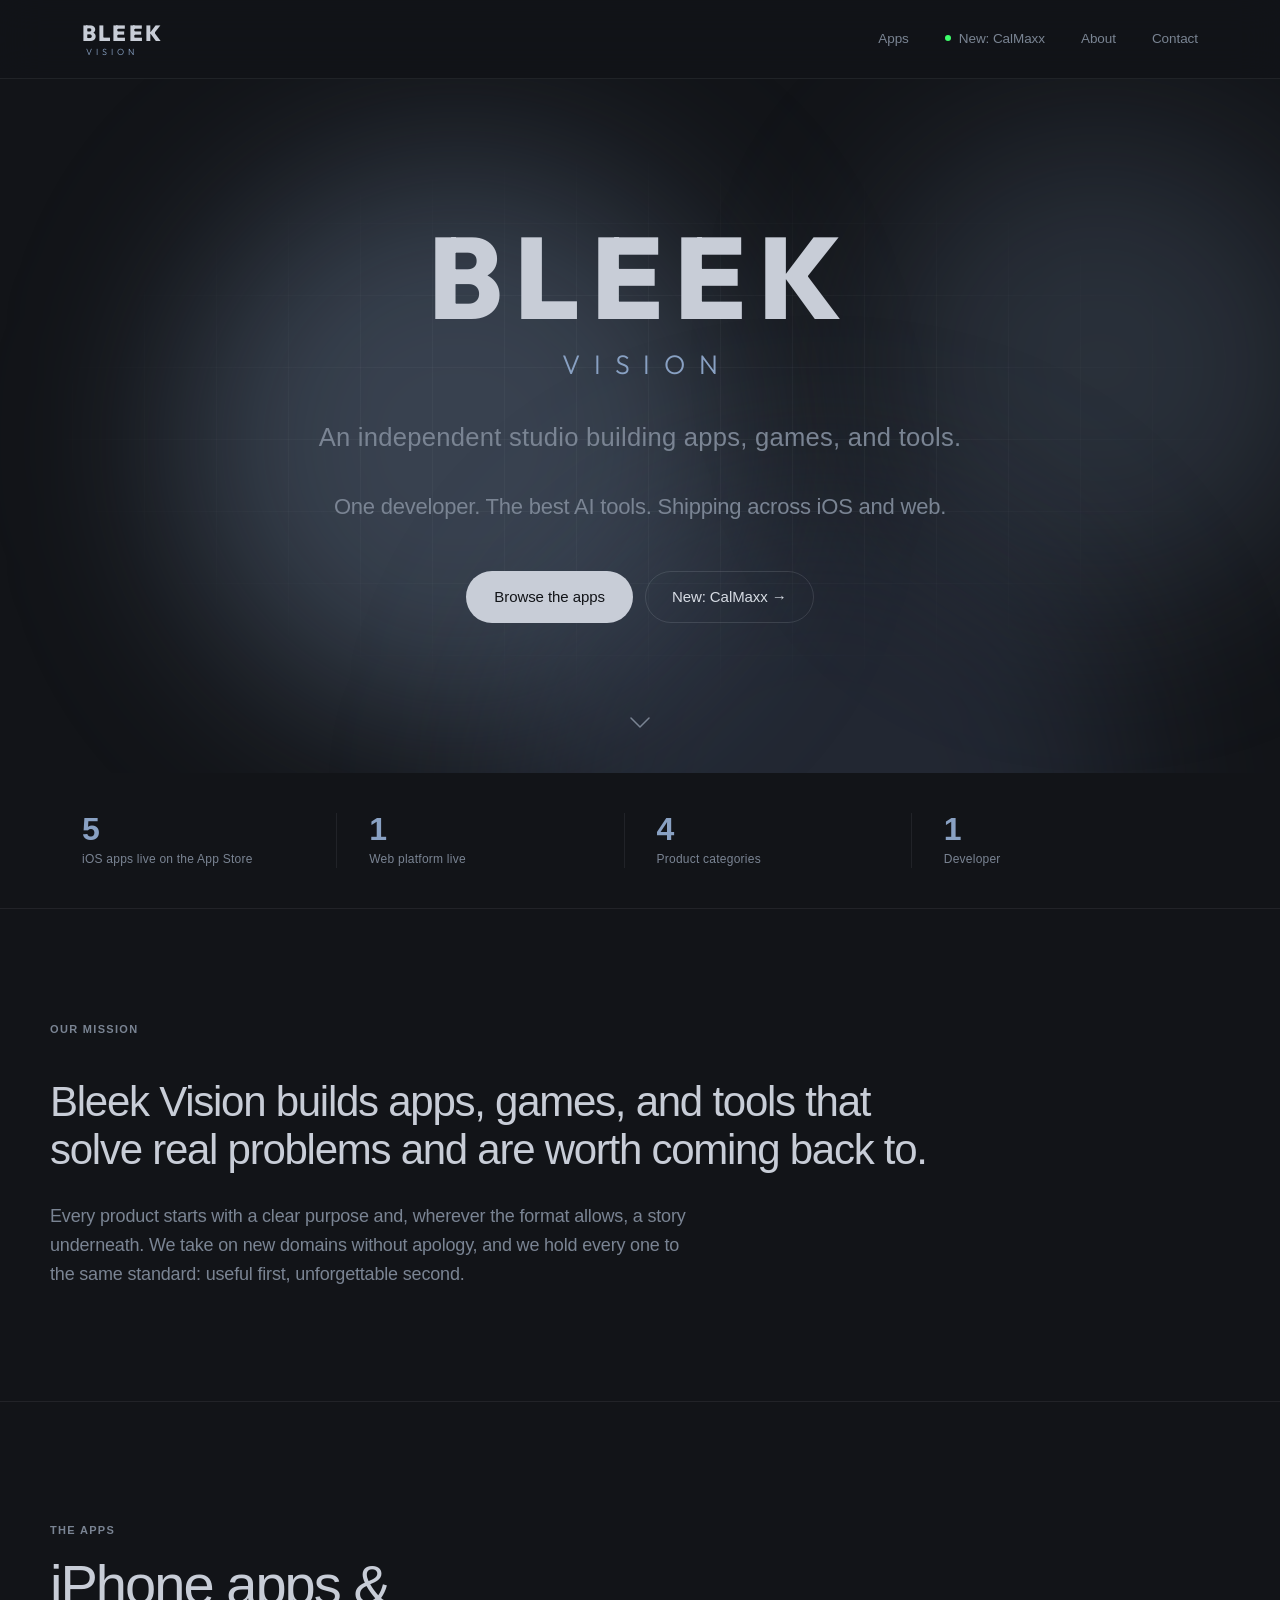
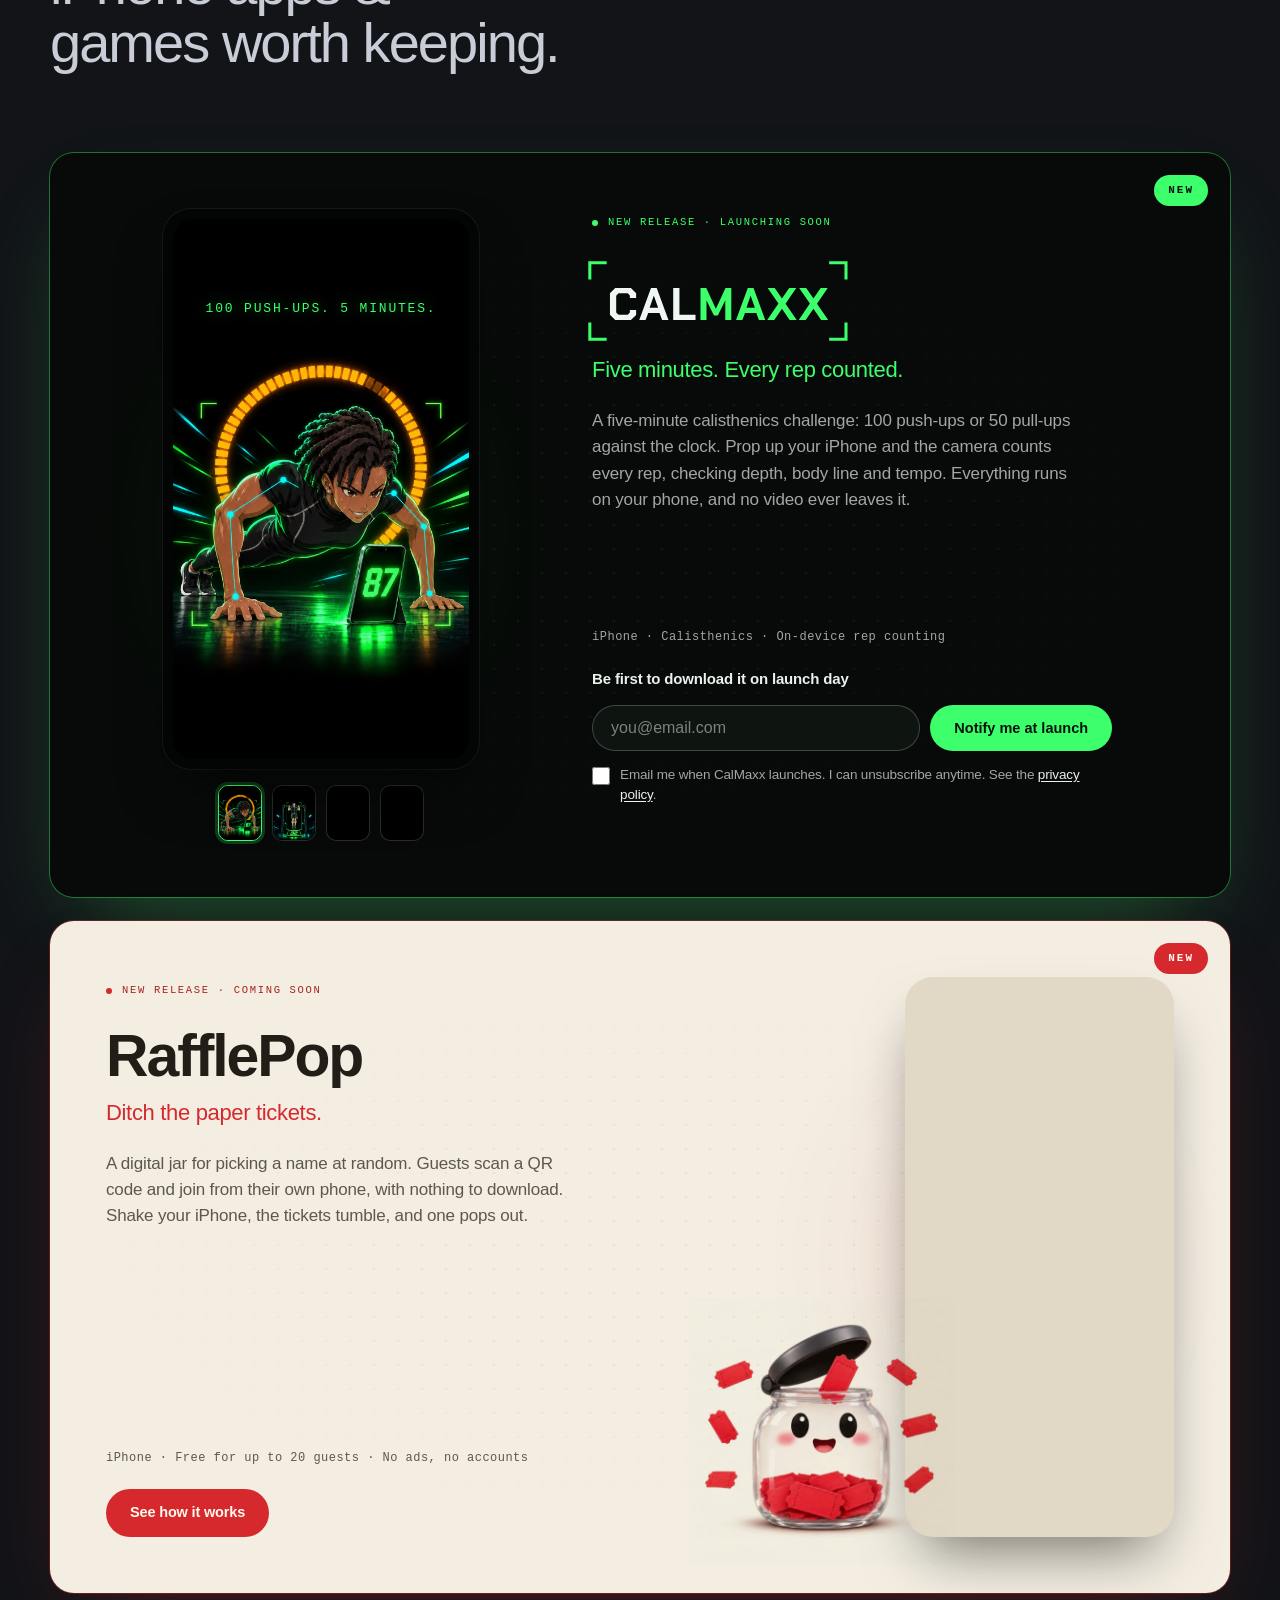
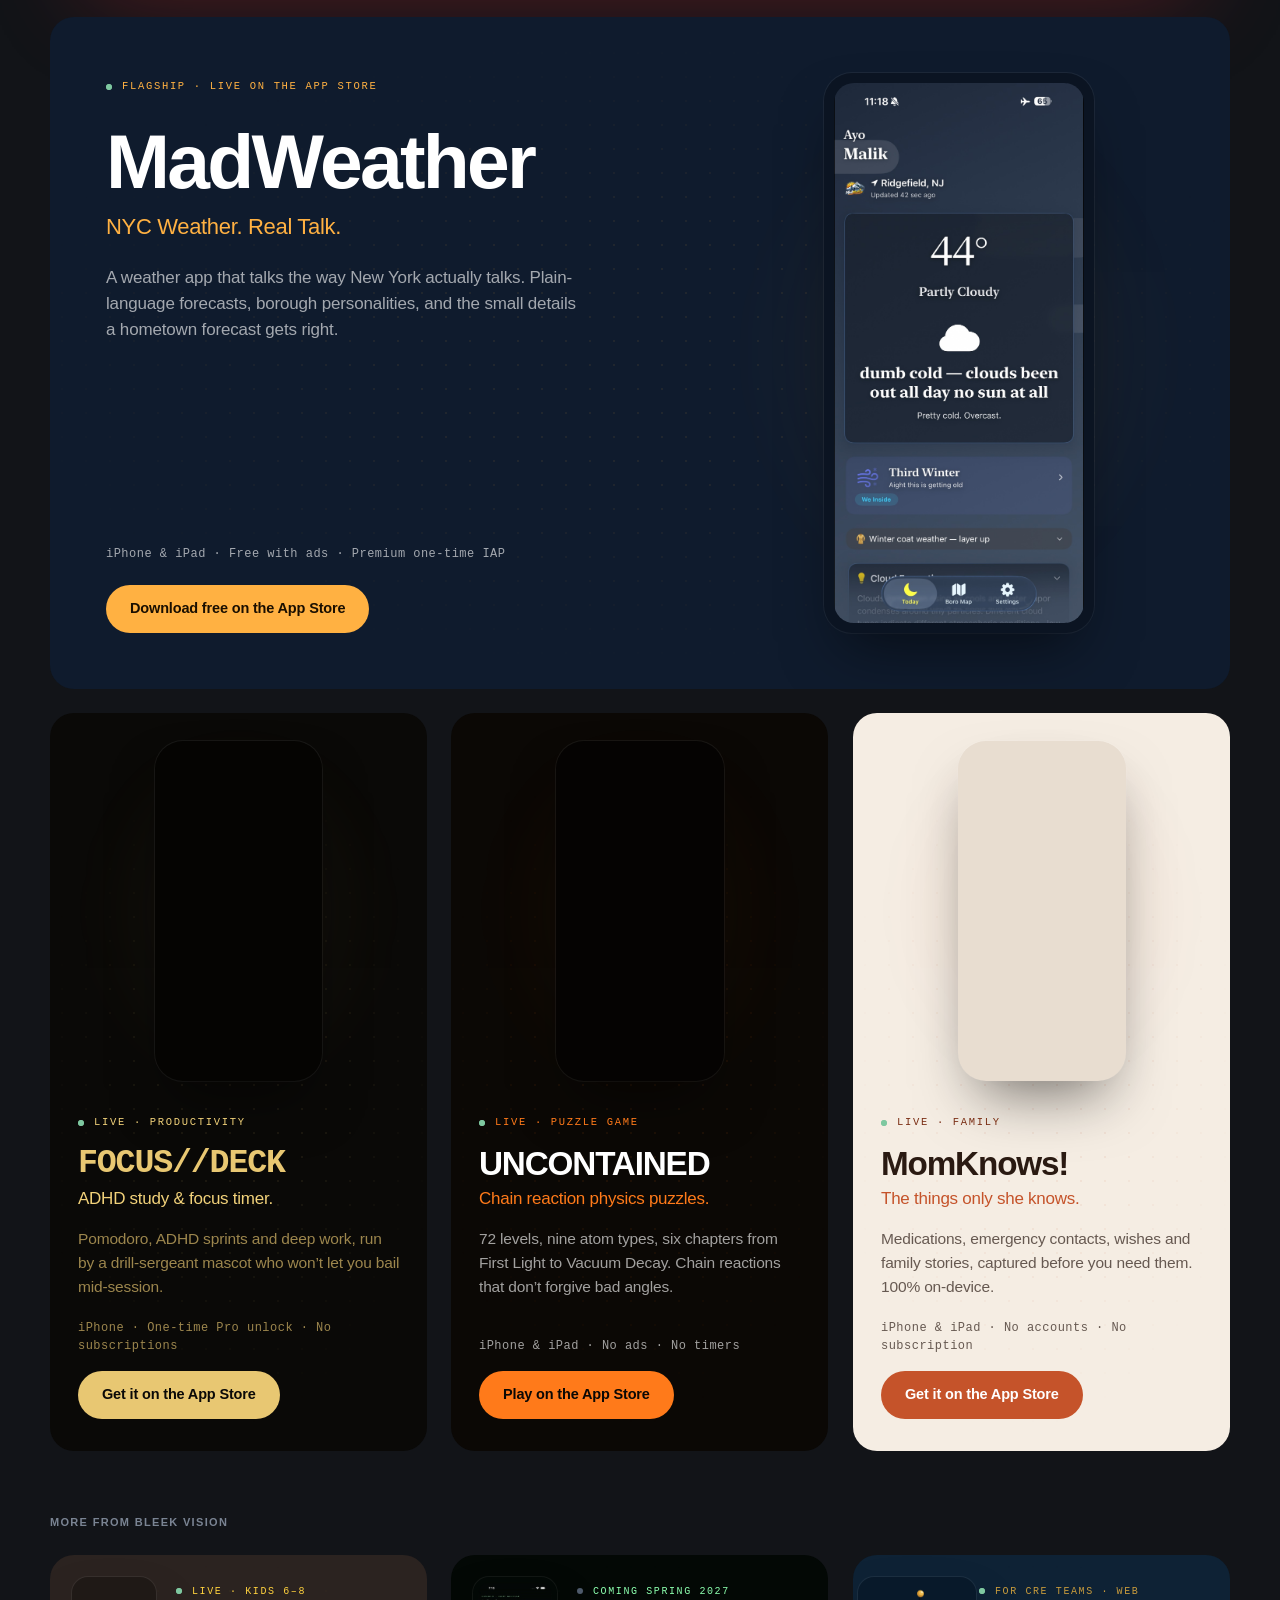
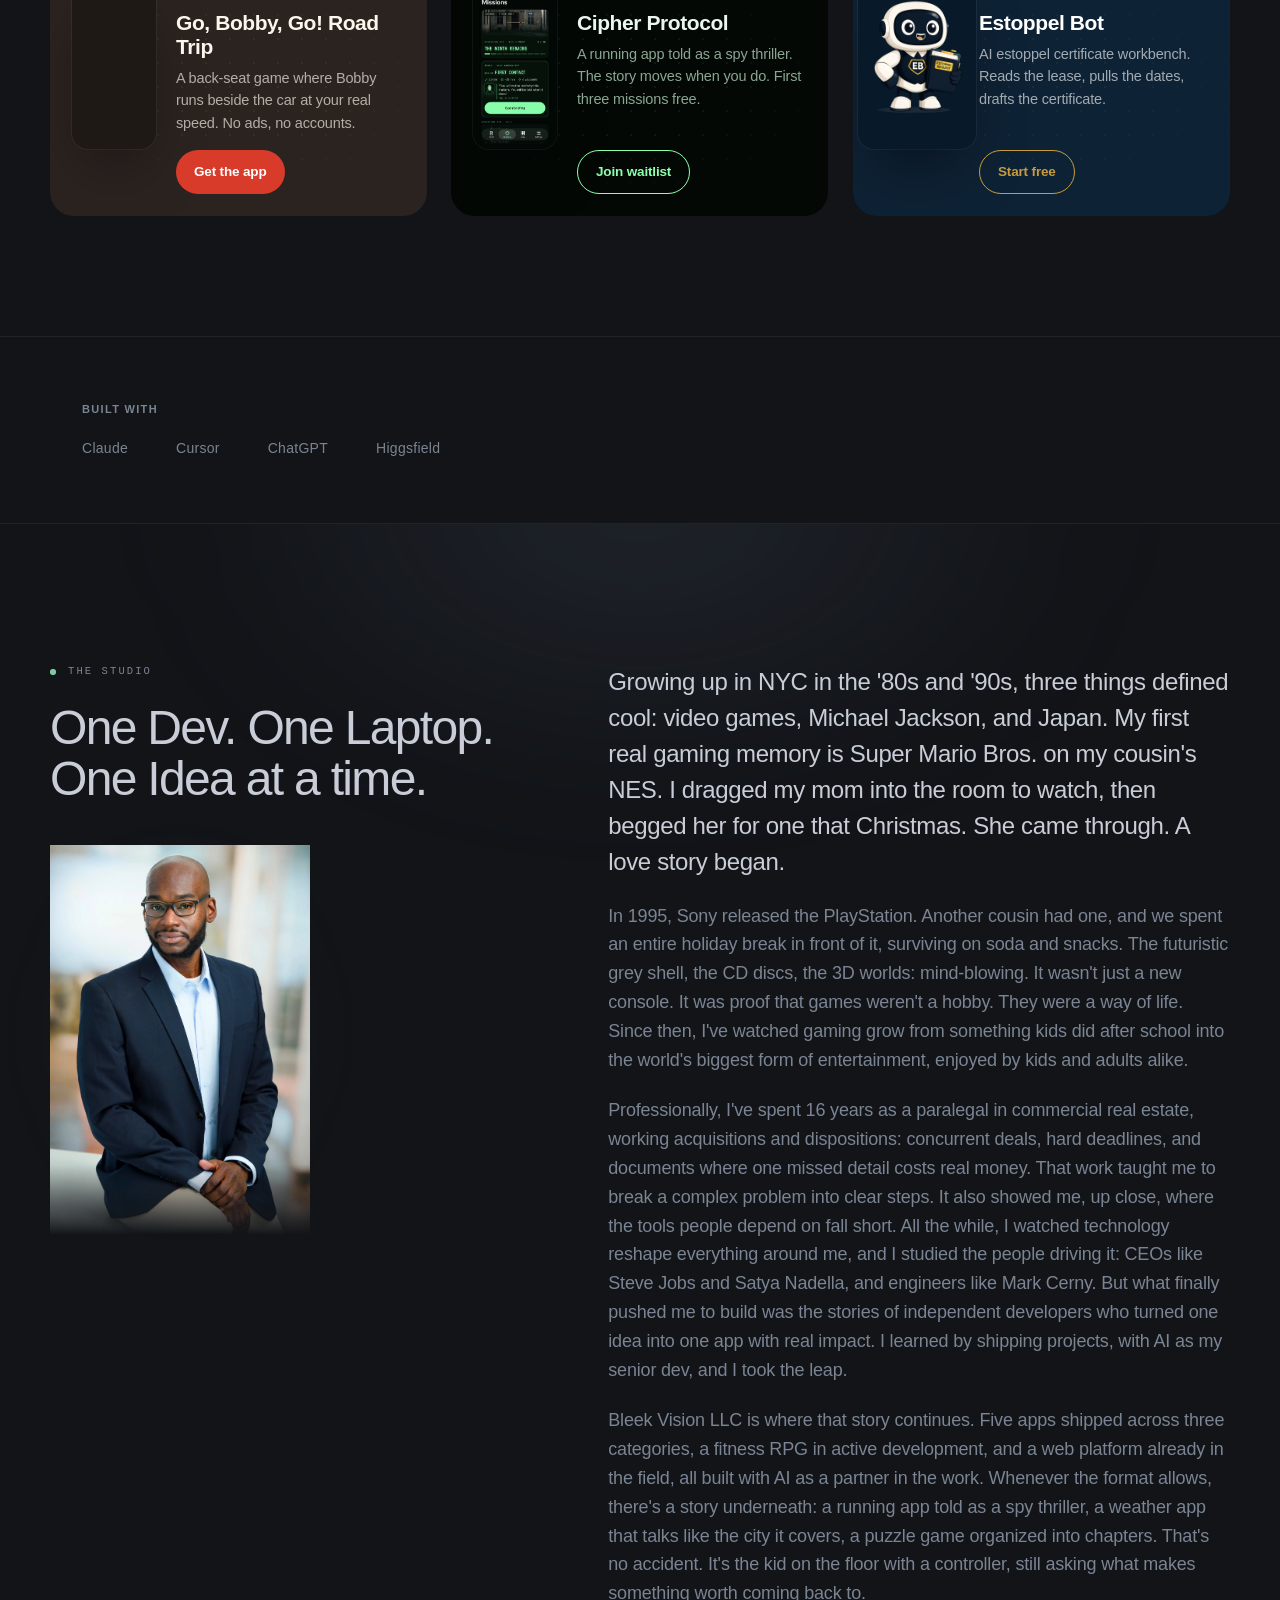
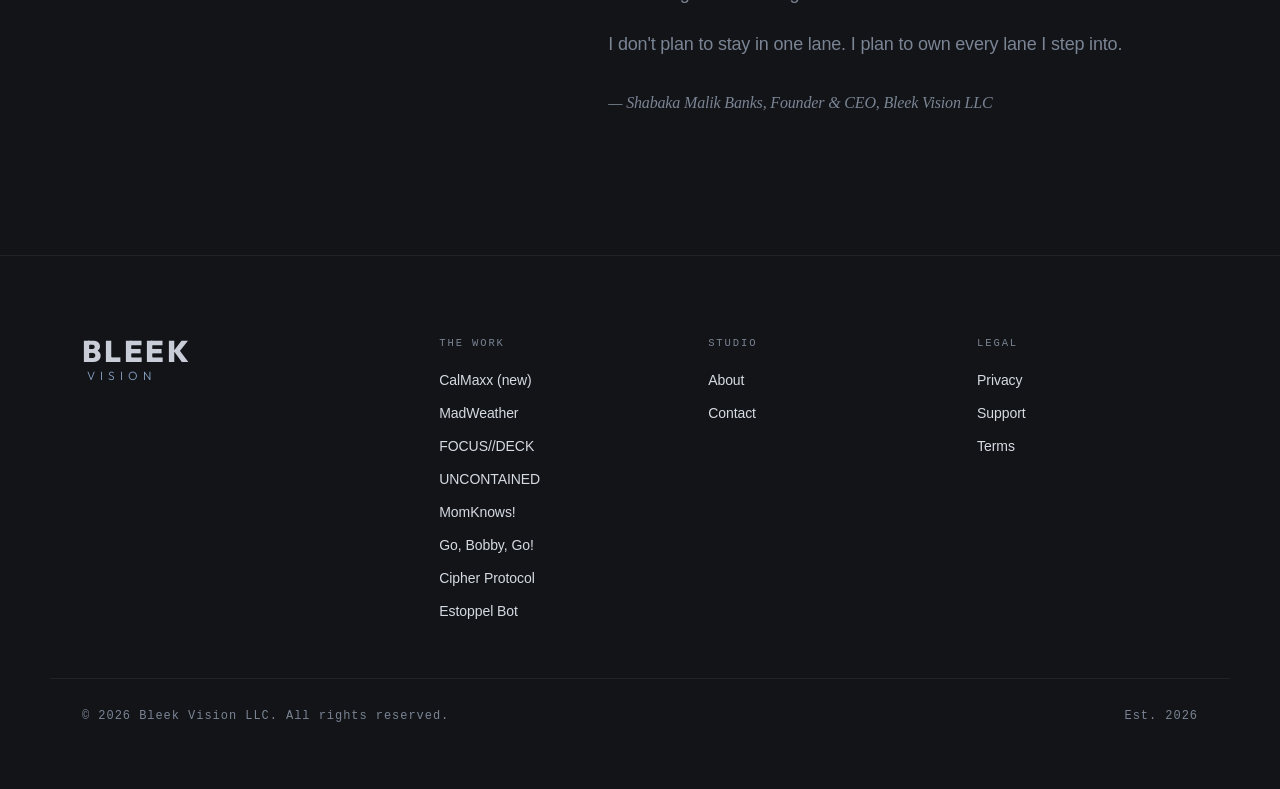
==== commit 39bb892e: "RafflePop card: animated Poppy beside the phone A 5-second silent loop (80 KB) of the mascot, blende" ====
--- a/index.html
+++ b/index.html
@@ -291,8 +291,11 @@
             <a class="card__cta cta" href="https://rafflepop.app" target="_blank" rel="noopener">See how it works</a>
           </div>
         </div>
-        <div class="card__mount">
+        <div class="card__mount card__mount--poppy">
           <div class="card__glow" aria-hidden="true"></div>
+          <!-- Poppy the mascot: a short silent loop. Its background is white, and
+               mix-blend-mode: multiply (styles.css) makes white vanish into the card. -->
+          <video class="card__poppy" data-ambient src="assets/rafflepop/poppy-loop.mp4" poster="assets/rafflepop/poppy-loop.jpg" width="560" height="560" muted loop playsinline autoplay preload="metadata" aria-label="Poppy, the RafflePop mascot: a smiling glass jar of red raffle tickets, bobbing and winking"></video>
           <div class="card__frame"><img src="assets/products/rafflepop-draw.webp" alt="RafflePop random name picker for iPhone: red raffle tickets tumbling inside a glass jar during a draw, under a QR code guests scan to join." width="660" height="1434" loading="lazy" decoding="async"></div>
         </div>
       </article>
@@ -657,6 +660,27 @@
     }, { threshold: 0.18, rootMargin: '0px 0px -8% 0px' });
     cards.forEach(function (c) { io.observe(c); });
   })();
+
+  // Small looping videos (Poppy on the RafflePop card): play only while on
+  // screen, and not at all for visitors who asked for reduced motion; they
+  // see the poster image instead.
+  (function () {
+    var clips = document.querySelectorAll('video[data-ambient]');
+    if (!clips.length) return;
+    var still = window.matchMedia('(prefers-reduced-motion: reduce)').matches;
+    if (still || !('IntersectionObserver' in window)) {
+      if (still) clips.forEach(function (v) { v.removeAttribute('autoplay'); v.pause(); v.preload = 'none'; });
+      return;
+    }
+    var watch = new IntersectionObserver(function (entries) {
+      entries.forEach(function (entry) {
+        var v = entry.target;
+        if (entry.isIntersecting) { var p = v.play(); if (p && p.catch) p.catch(function () {}); }
+        else v.pause();
+      });
+    }, { threshold: 0.2 });
+    clips.forEach(function (v) { watch.observe(v); });
+  })();
 </script>
 
 </body>
--- a/styles.css
+++ b/styles.css
@@ -546,6 +546,31 @@
 .card--momknows .card__status { color: var(--w-accent-deep); }
 .card--rafflepop .card__status { color: var(--w-accent-deep); }
 
+/* RafflePop: Poppy the mascot stands beside the phone. The mount pushes the
+   phone to the right and Poppy sits bottom-left. The clip has a white
+   background; multiply makes white disappear into the cream card, so no
+   see-through video format is needed. */
+.card__mount--poppy { justify-content: flex-end; }
+.card__poppy {
+  position: absolute;
+  left: -56px;
+  bottom: -28px;
+  width: min(330px, 62%);
+  height: auto;
+  aspect-ratio: 1;
+  mix-blend-mode: multiply;
+  pointer-events: none;
+  z-index: 1;
+}
+@media (max-width: 920px) {
+  .card__mount--poppy { justify-content: center; padding-left: 38%; }
+  .card__poppy { left: 4%; width: min(300px, 48%); bottom: -16px; }
+}
+@media (max-width: 560px) {
+  .card__mount--poppy { padding-left: 34%; }
+  .card__poppy { left: -38px; width: 184px; }
+}
+
 /* ──────────────────────────  FOUNDER  ────────────────────────── */
 .founder {
   position: relative;
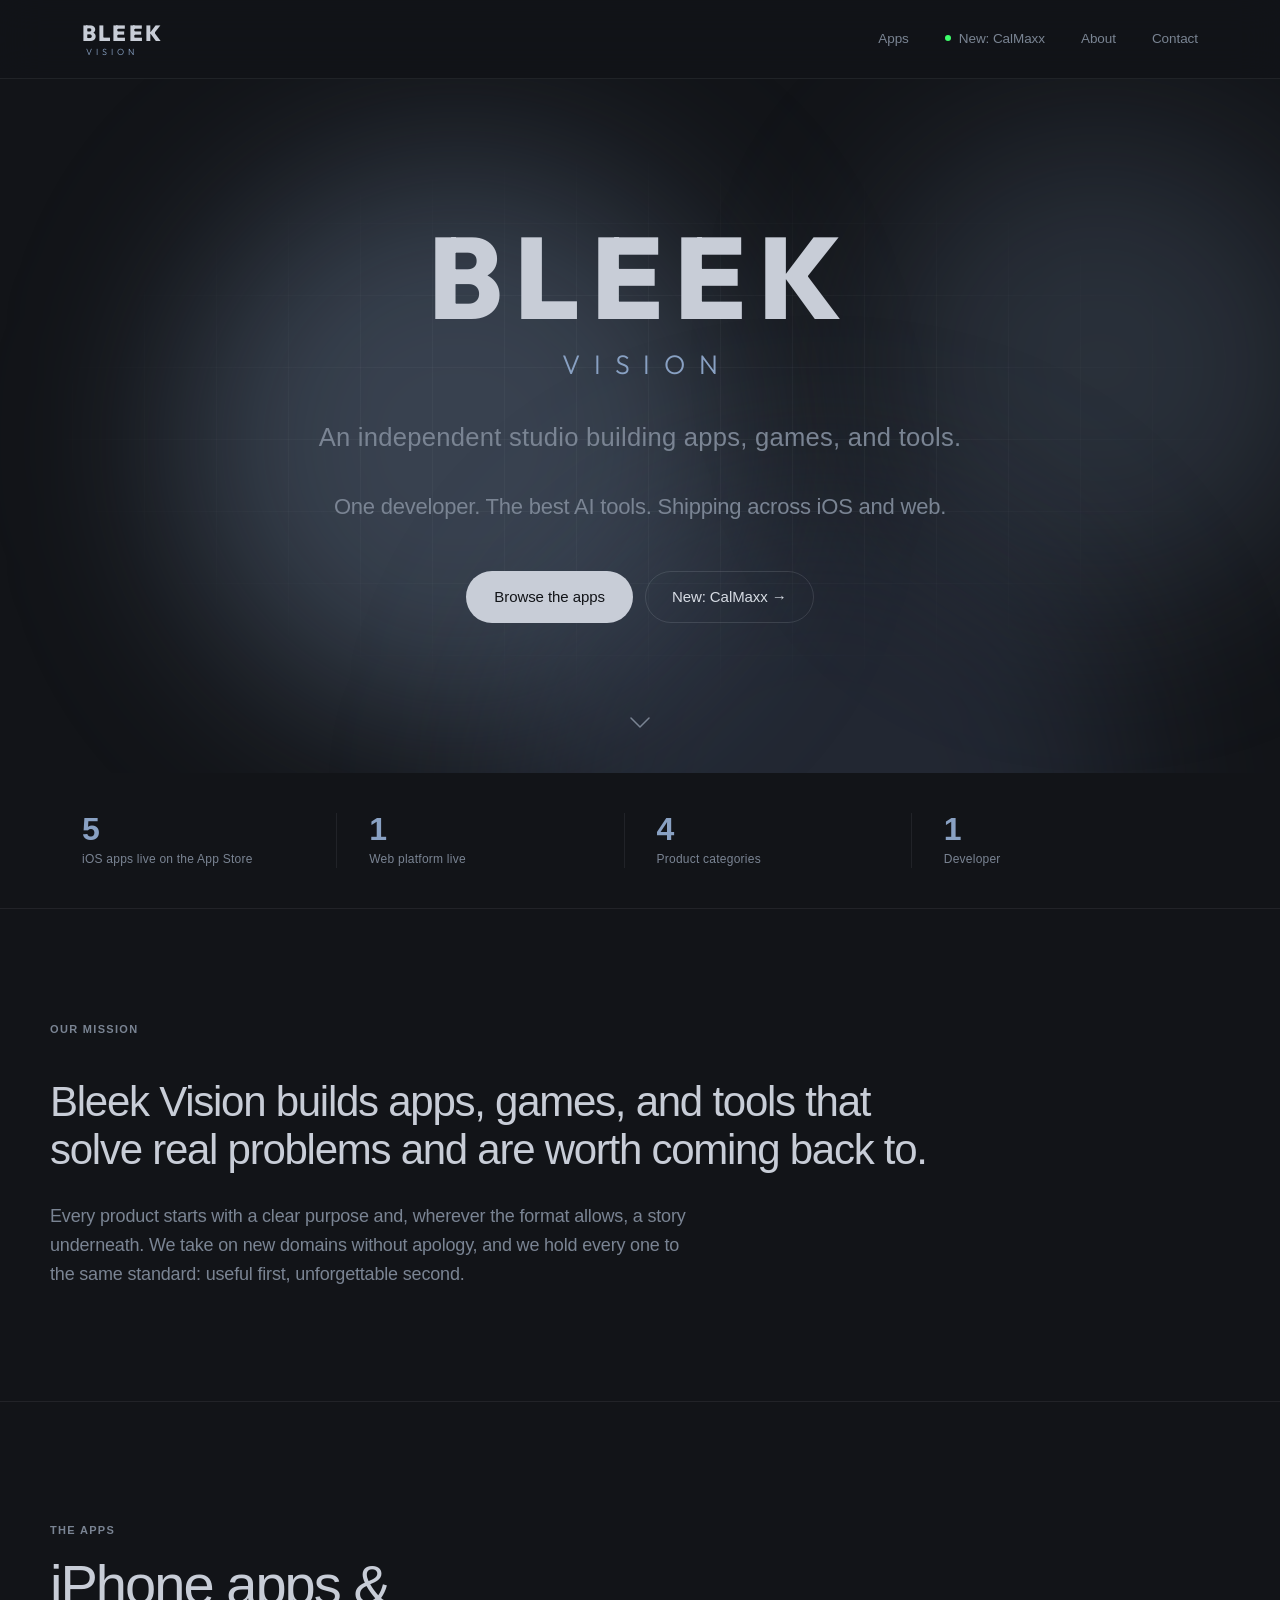
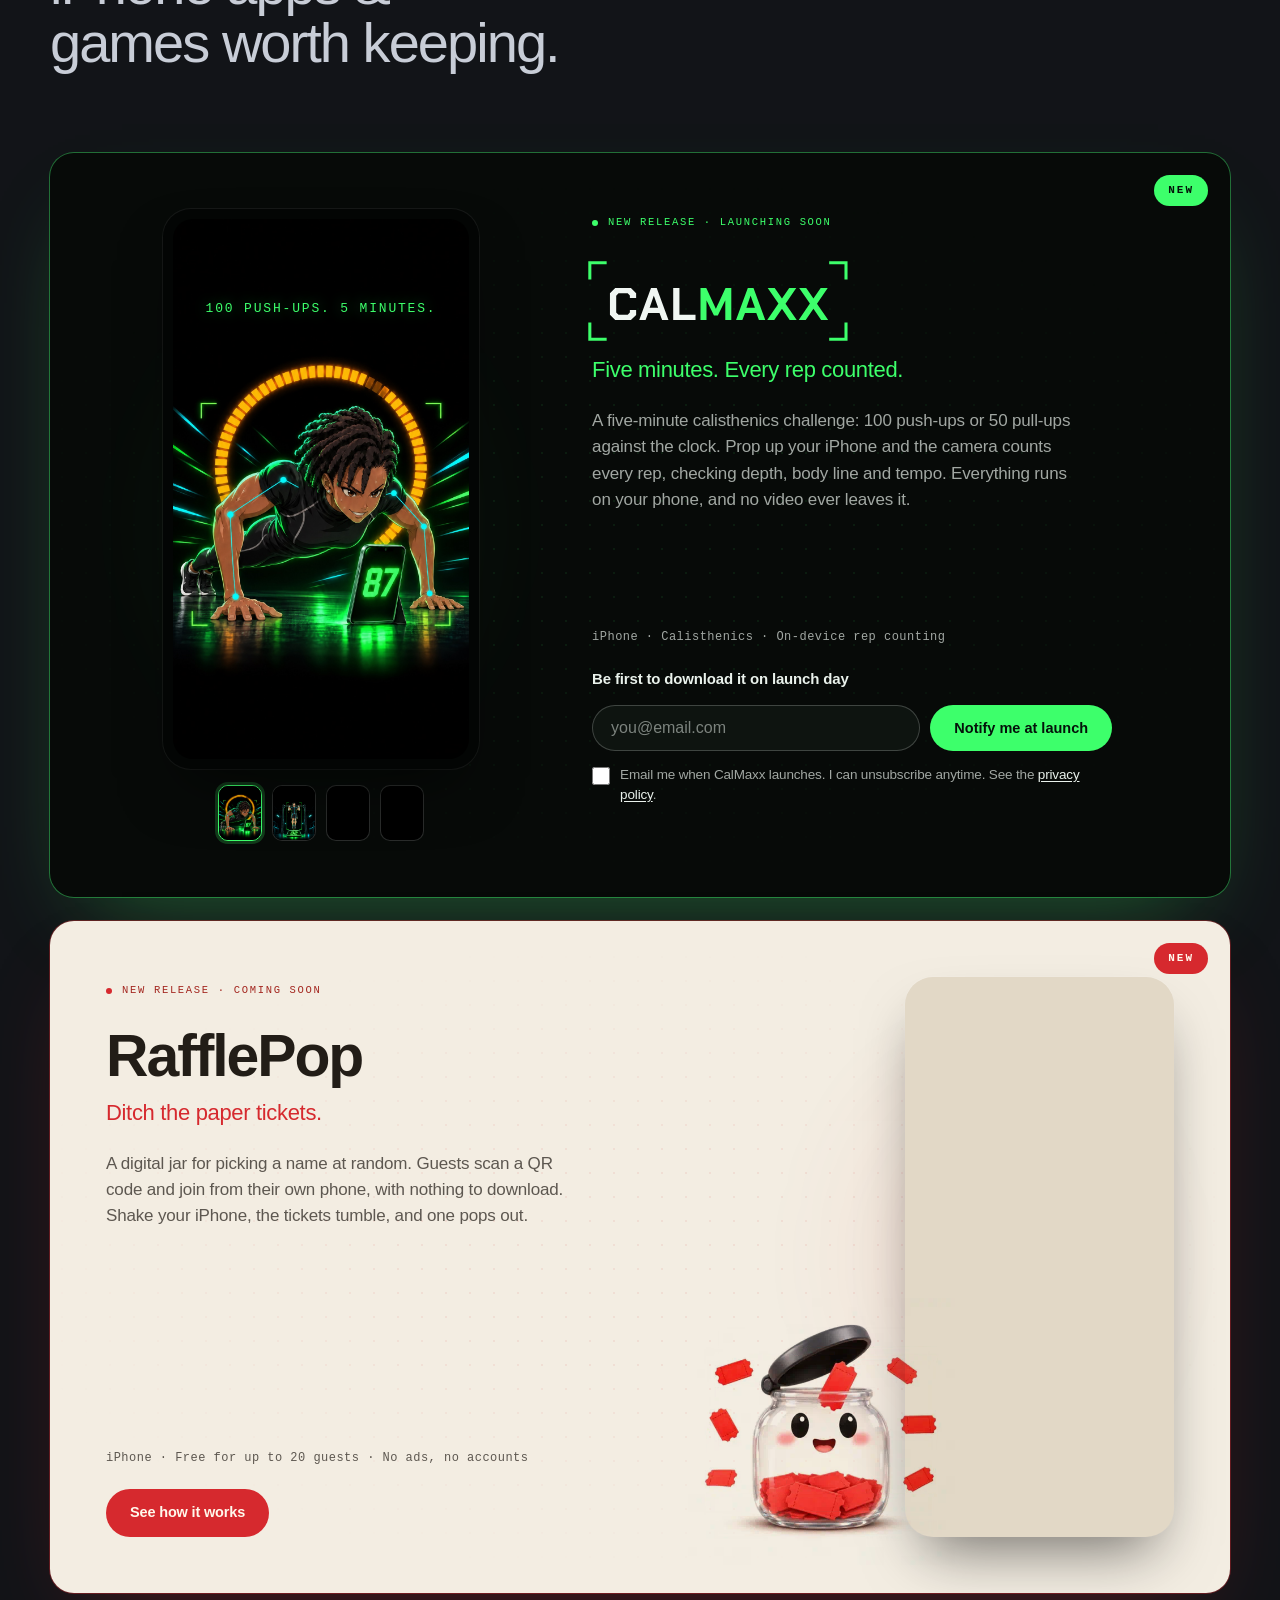
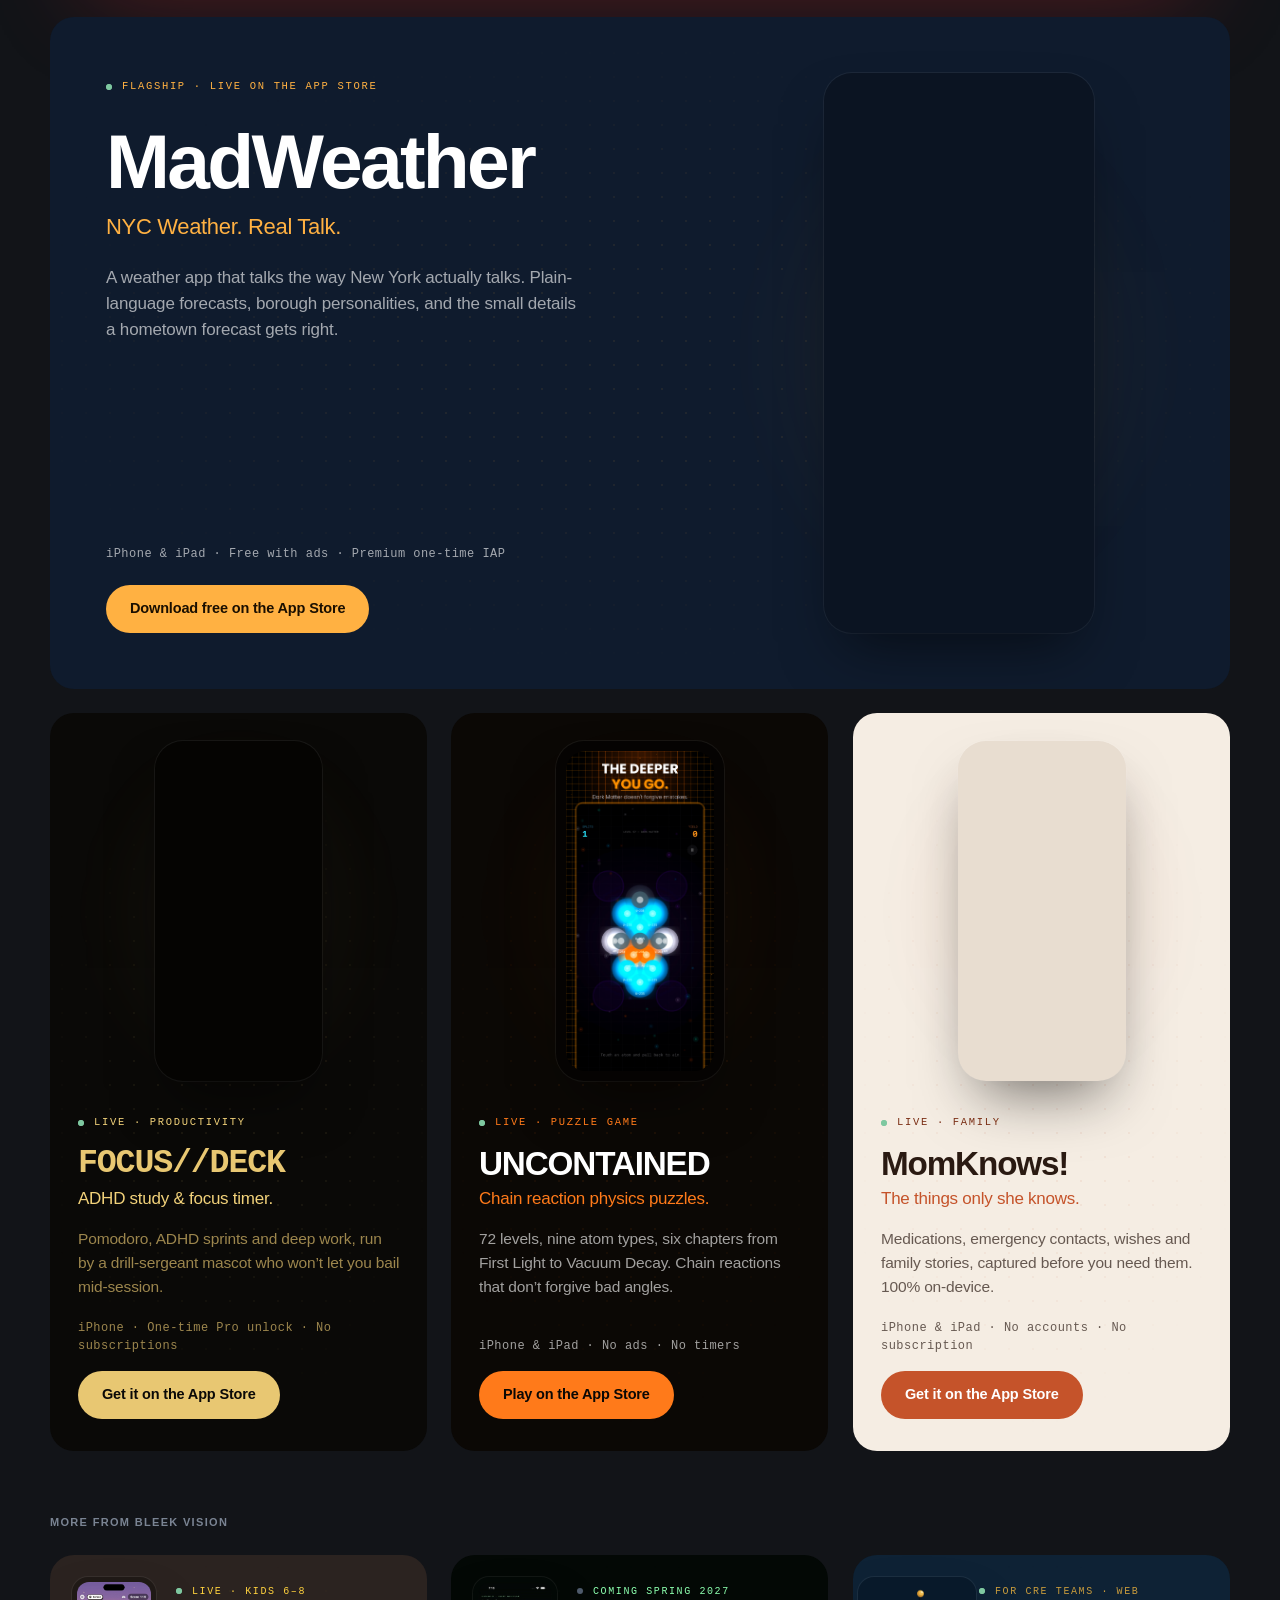
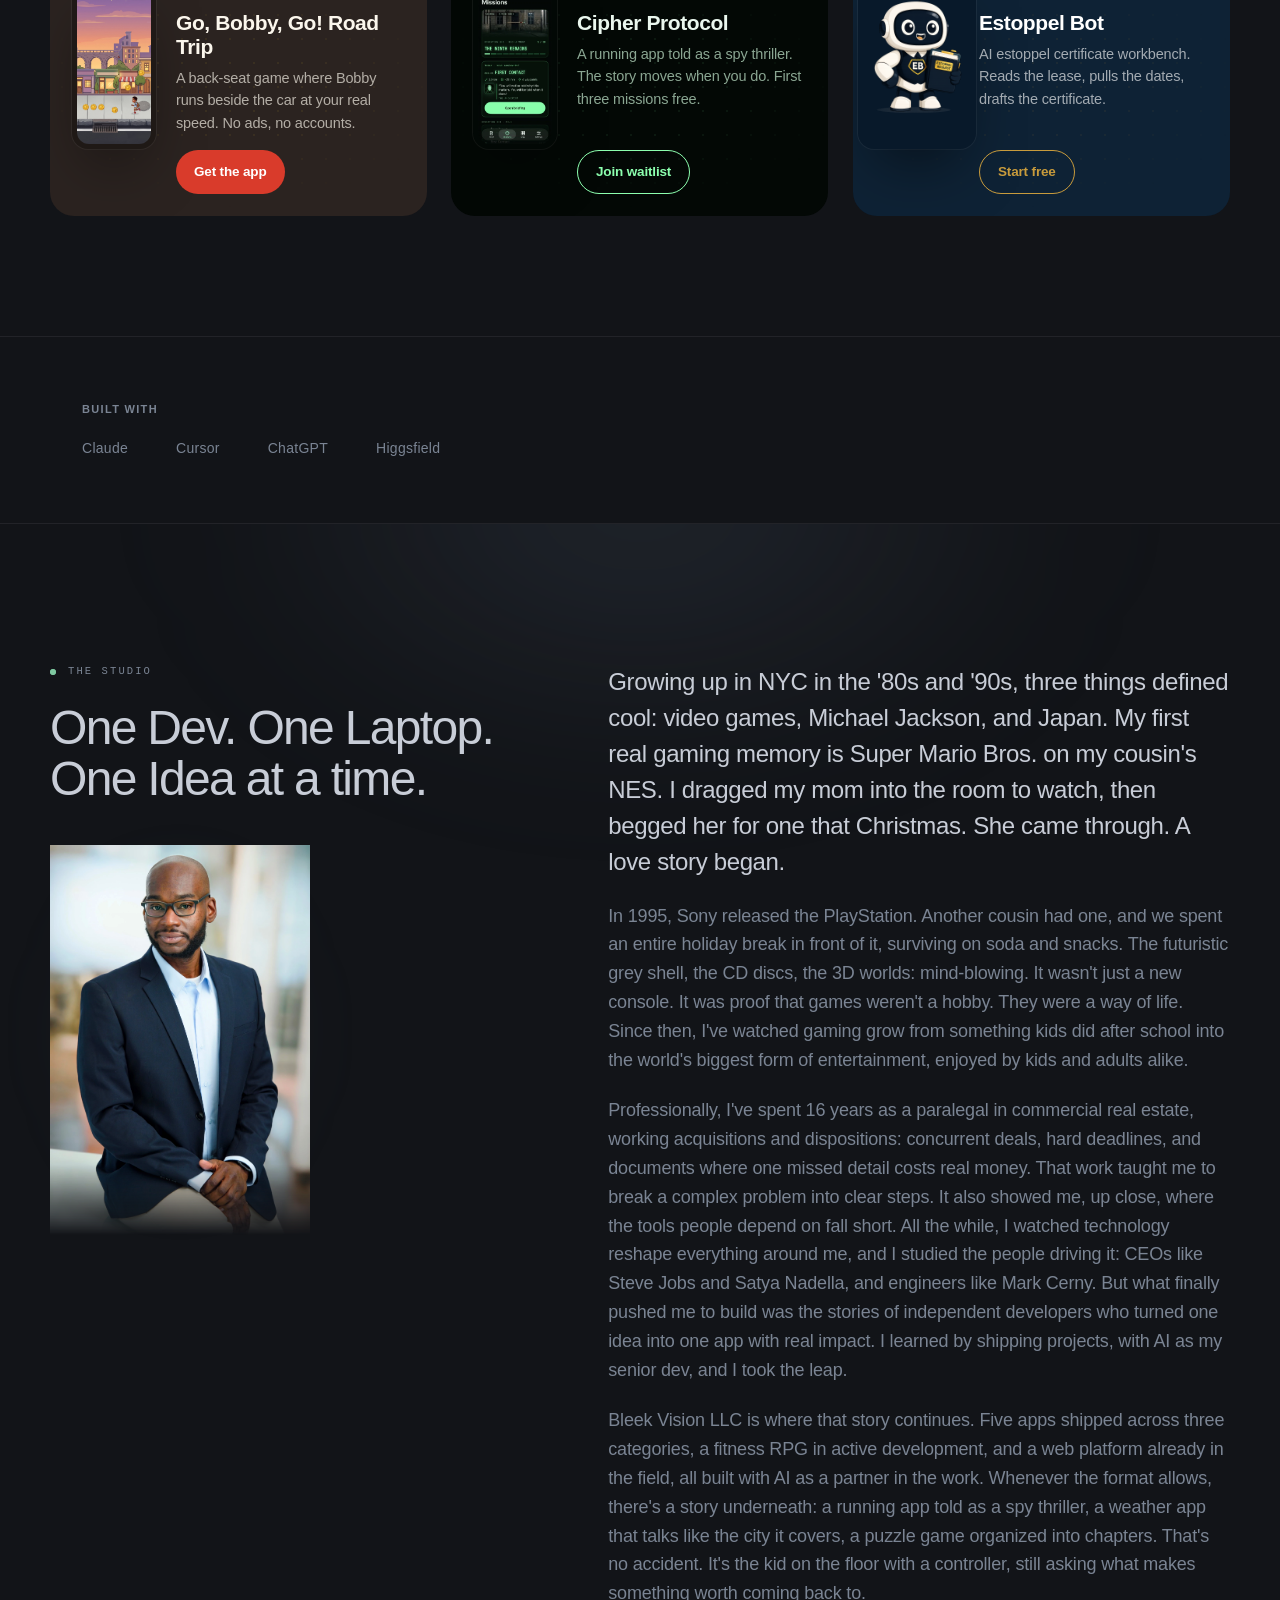
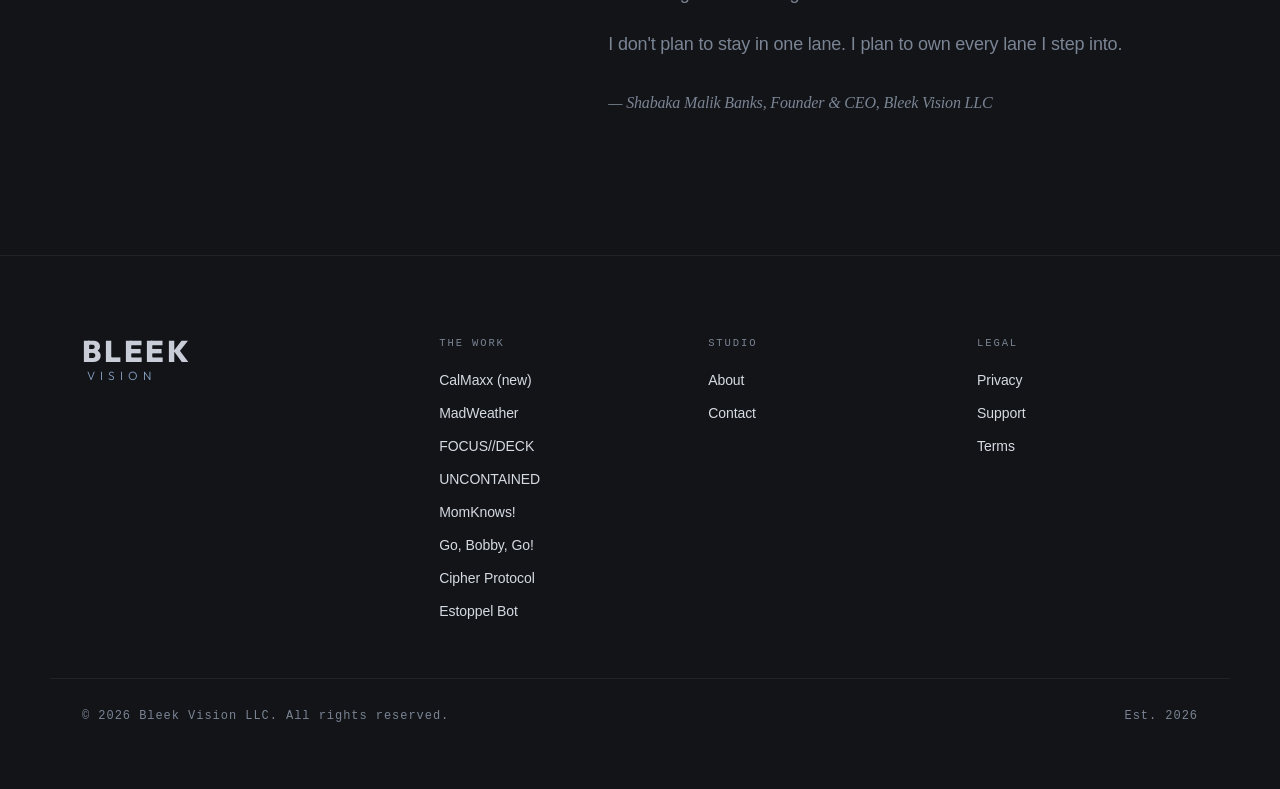
==== commit c549684d: "RafflePop card: Poppy as an animated image, not a video Safari refused to auto-play the video and sh" ====
--- a/index.html
+++ b/index.html
@@ -293,9 +293,15 @@
         </div>
         <div class="card__mount card__mount--poppy">
           <div class="card__glow" aria-hidden="true"></div>
-          <!-- Poppy the mascot: a short silent loop. Its background is white, and
-               mix-blend-mode: multiply (styles.css) makes white vanish into the card. -->
-          <video class="card__poppy" data-ambient src="assets/rafflepop/poppy-loop.mp4" poster="assets/rafflepop/poppy-loop.jpg" width="560" height="560" muted loop playsinline autoplay preload="metadata" aria-label="Poppy, the RafflePop mascot: a smiling glass jar of red raffle tickets, bobbing and winking"></video>
+          <!-- Poppy the mascot: an animated image, not a video. Safari can refuse
+               to auto-play a video and shows a play button instead; an image
+               always loops. Its background is white, and mix-blend-mode: multiply
+               (styles.css) makes white vanish into the card. Visitors who asked
+               for reduced motion get the still picture. -->
+          <picture>
+            <source media="(prefers-reduced-motion: reduce)" srcset="assets/rafflepop/poppy-loop.jpg">
+            <img class="card__poppy" src="assets/rafflepop/poppy-loop.webp" width="480" height="480" loading="lazy" decoding="async" alt="Poppy, the RafflePop mascot: a smiling glass jar of red raffle tickets, bobbing and winking">
+          </picture>
           <div class="card__frame"><img src="assets/products/rafflepop-draw.webp" alt="RafflePop random name picker for iPhone: red raffle tickets tumbling inside a glass jar during a draw, under a QR code guests scan to join." width="660" height="1434" loading="lazy" decoding="async"></div>
         </div>
       </article>
@@ -660,27 +666,6 @@
     }, { threshold: 0.18, rootMargin: '0px 0px -8% 0px' });
     cards.forEach(function (c) { io.observe(c); });
   })();
-
-  // Small looping videos (Poppy on the RafflePop card): play only while on
-  // screen, and not at all for visitors who asked for reduced motion; they
-  // see the poster image instead.
-  (function () {
-    var clips = document.querySelectorAll('video[data-ambient]');
-    if (!clips.length) return;
-    var still = window.matchMedia('(prefers-reduced-motion: reduce)').matches;
-    if (still || !('IntersectionObserver' in window)) {
-      if (still) clips.forEach(function (v) { v.removeAttribute('autoplay'); v.pause(); v.preload = 'none'; });
-      return;
-    }
-    var watch = new IntersectionObserver(function (entries) {
-      entries.forEach(function (entry) {
-        var v = entry.target;
-        if (entry.isIntersecting) { var p = v.play(); if (p && p.catch) p.catch(function () {}); }
-        else v.pause();
-      });
-    }, { threshold: 0.2 });
-    clips.forEach(function (v) { watch.observe(v); });
-  })();
 </script>
 
 </body>
--- a/styles.css
+++ b/styles.css
@@ -547,9 +547,8 @@
 .card--rafflepop .card__status { color: var(--w-accent-deep); }
 
 /* RafflePop: Poppy the mascot stands beside the phone. The mount pushes the
-   phone to the right and Poppy sits bottom-left. The clip has a white
-   background; multiply makes white disappear into the cream card, so no
-   see-through video format is needed. */
+   phone to the right and Poppy sits bottom-left. The animated picture has a
+   white background; multiply makes white disappear into the cream card. */
 .card__mount--poppy { justify-content: flex-end; }
 .card__poppy {
   position: absolute;
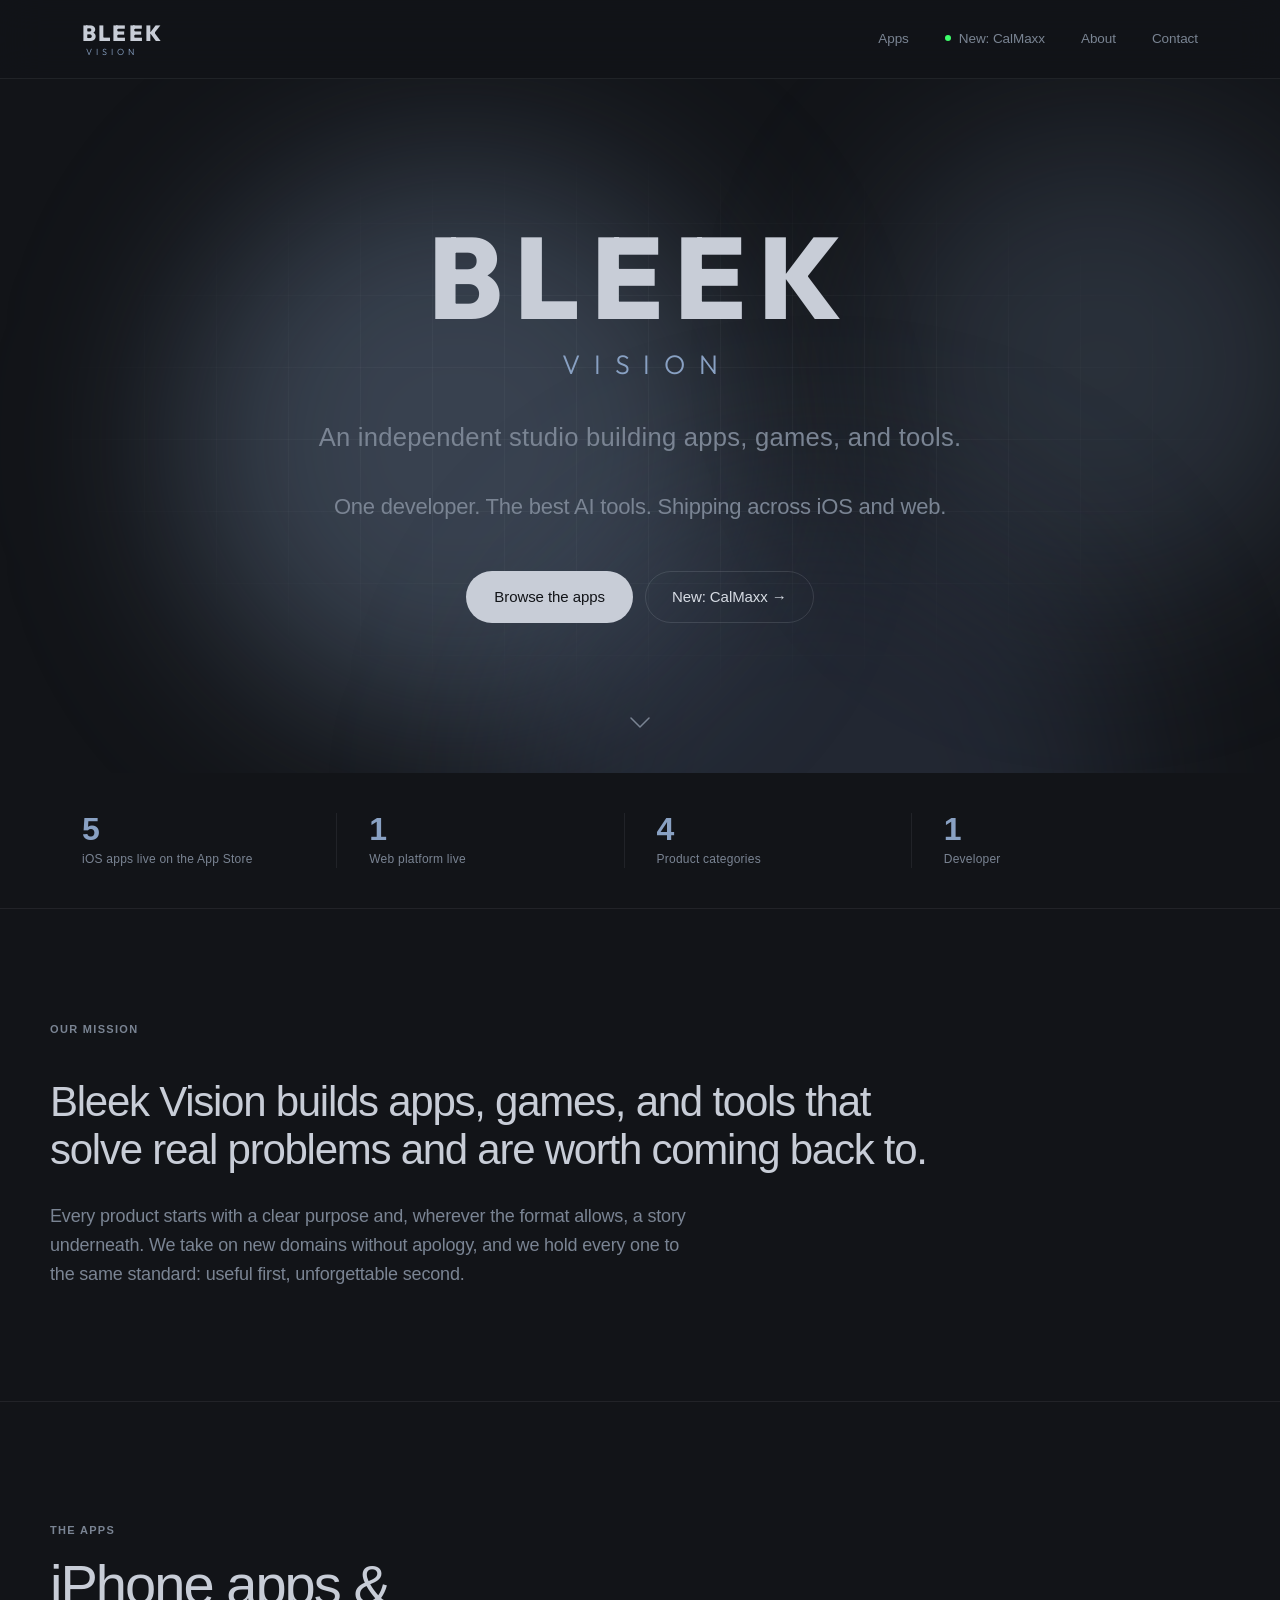
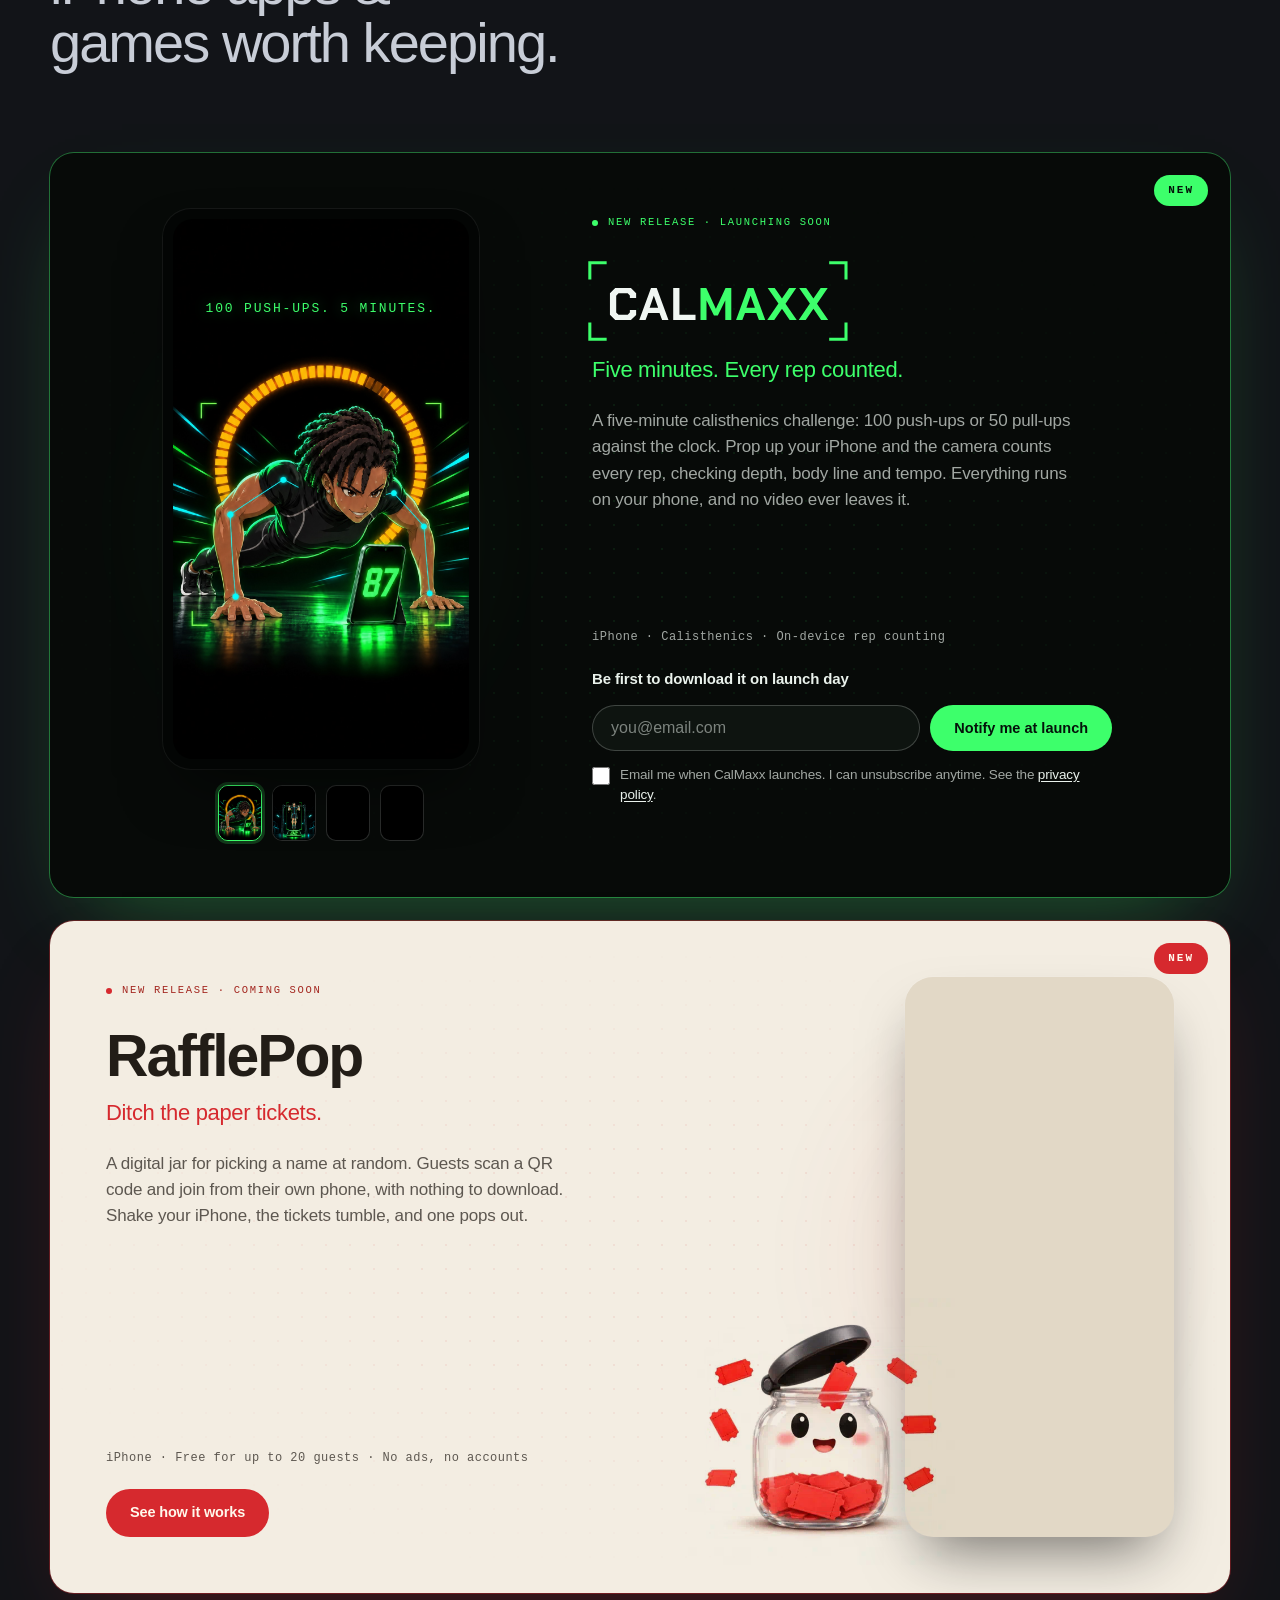
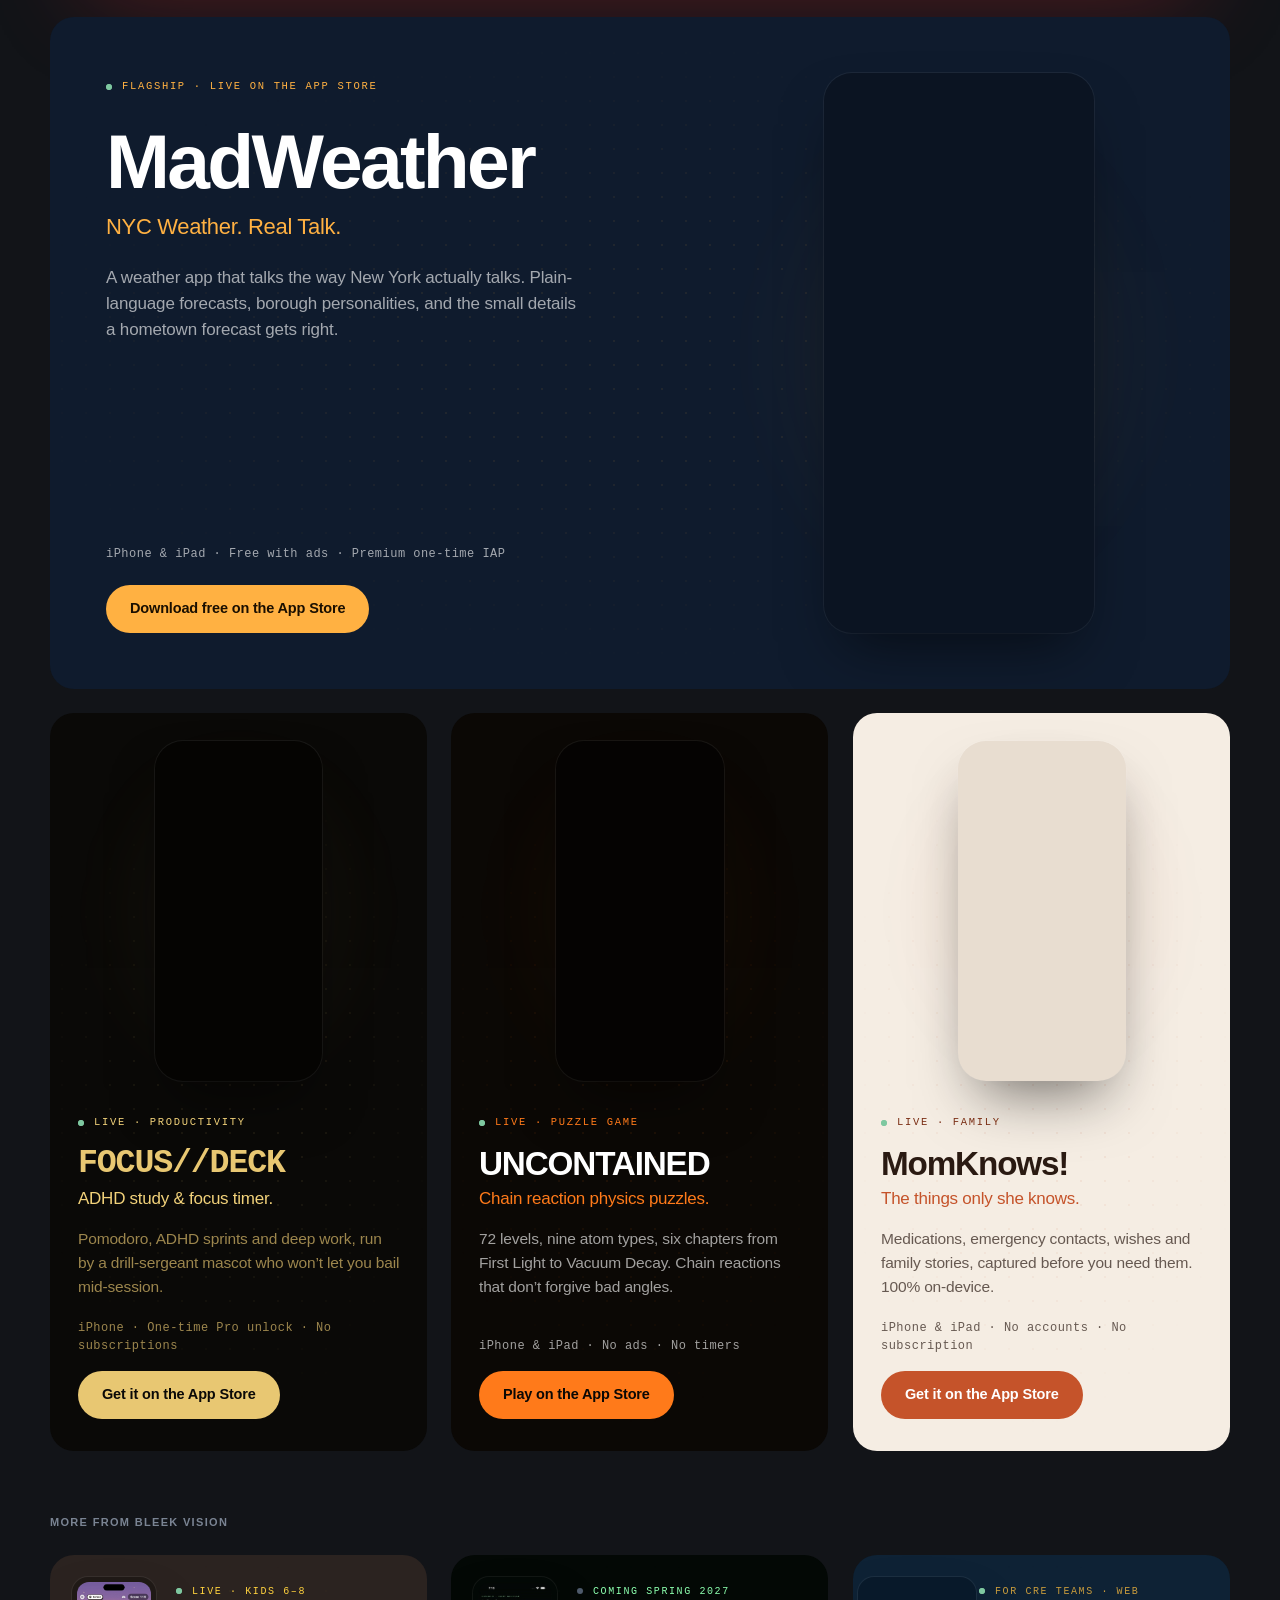
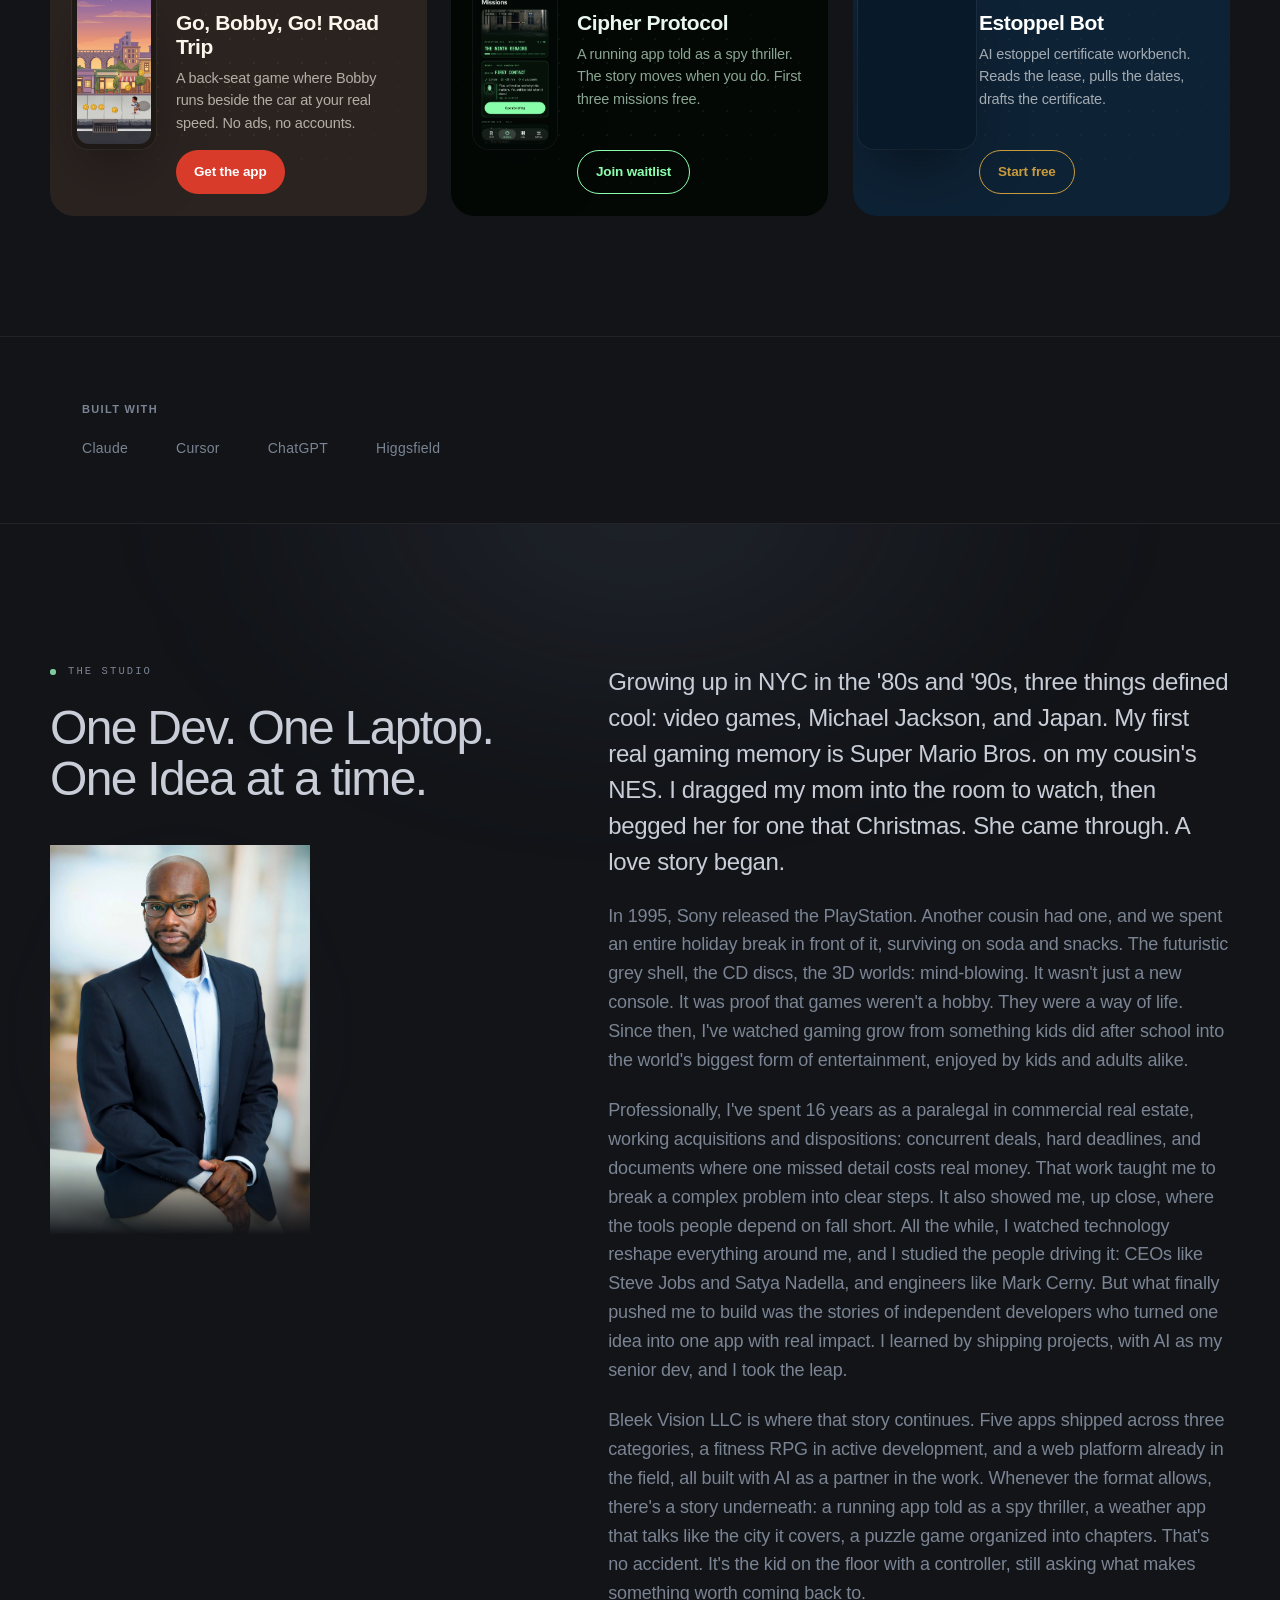
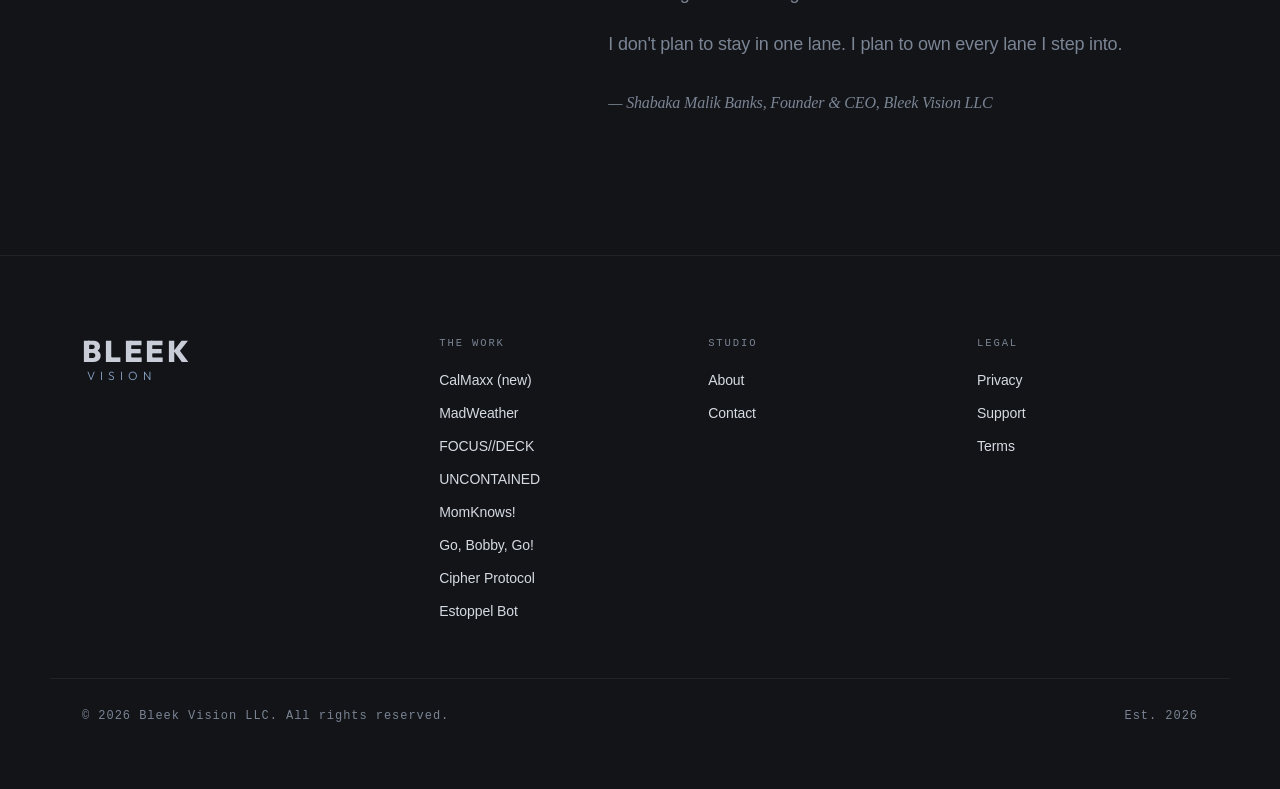
==== commit 78cb7ea7: "CalMaxx video: play in Safari without a play button Safari needs video served in pieces (Range reque" ====
--- a/index.html
+++ b/index.html
@@ -238,7 +238,7 @@
                files and the data-* on the buttons; add data-v="N" to bust caches on same-name swaps. -->
           <figure class="cmx" id="cmx">
             <div class="card__frame cmx__frame">
-              <video class="cmx__video" src="assets/calmaxx/promo-P1-pushup.mp4?v=2" poster="assets/calmaxx/promo-P1-pushup.jpg?v=2" width="1080" height="1910" muted loop playsinline autoplay preload="metadata" aria-label="CalMaxx art: a woman mid push-up while her propped-up phone counts 87 reps"></video>
+              <video class="cmx__video" src="assets/calmaxx/promo-P1-pushup.mp4?v=2" poster="assets/calmaxx/promo-P1-pushup.jpg?v=2" width="1080" height="1910" muted loop playsinline preload="metadata" aria-label="CalMaxx art: a woman mid push-up while her propped-up phone counts 87 reps"></video>
               <p class="cmx__caption" aria-hidden="true">100 push-ups. 5 minutes.</p>
             </div>
             <div class="cmx__picker" role="group" aria-label="Choose a CalMaxx athlete">
@@ -558,6 +558,25 @@
     video.loop = false;
     if (still) { video.removeAttribute('autoplay'); video.pause(); video.preload = 'none'; }
 
+    // Start the video. Safari refuses in Low Power Mode until the visitor has
+    // touched the page, so if it says no, try again on their first tap, click
+    // or key press. Until then the poster picture shows, with no play button.
+    var waiting = false;
+    function play() {
+      var pr = video.play();
+      if (pr && pr.catch) pr.catch(function (err) {
+        if (!err || err.name !== 'NotAllowedError' || waiting) return;
+        waiting = true;
+        var events = ['pointerdown', 'touchend', 'keydown'];
+        var retry = function () {
+          waiting = false;
+          events.forEach(function (e) { document.removeEventListener(e, retry, true); });
+          if (visible) play();
+        };
+        events.forEach(function (e) { document.addEventListener(e, retry, true); });
+      });
+    }
+
     function show(i) {
       current = i;
       var b = picks[i];
@@ -569,12 +588,12 @@
       root.classList.toggle('cmx--bottom', b.dataset.bottom === '1');
       if (still) return;
       video.src = b.dataset.src + '.mp4' + q;
-      if (visible) { var pr = video.play(); if (pr && pr.catch) pr.catch(function () {}); }
+      if (visible) play();
     }
 
     // A picked athlete keeps looping; otherwise move on after each pass.
     video.addEventListener('ended', function () {
-      if (chosen) { video.currentTime = 0; video.play().catch(function () {}); }
+      if (chosen) { video.currentTime = 0; play(); }
       else show((current + 1) % picks.length);
     });
     picks.forEach(function (b, i) {
@@ -584,11 +603,12 @@
     if (!still && 'IntersectionObserver' in window) {
       new IntersectionObserver(function (entries) {
         visible = entries[0].isIntersecting;
-        if (visible) { var pr = video.play(); if (pr && pr.catch) pr.catch(function () {}); }
+        if (visible) play();
         else video.pause();
       }, { threshold: 0.25 }).observe(root);
     } else if (!still) {
       visible = true;
+      play();
     }
   })();
 
--- a/styles.css
+++ b/styles.css
@@ -1163,6 +1163,9 @@
 /* CalMaxx athletes (onboarding loops) */
 .cmx { margin: 0; display: flex; flex-direction: column; align-items: center; gap: 16px; }
 .cmx__frame { aspect-ratio: 1080 / 1910; width: auto; overflow: hidden; }
+/* Safari draws its own play button on a video it will not auto-play. Hide it:
+   the page starts the video itself (see the script in index.html). */
+.cmx__video::-webkit-media-controls-start-playback-button { display: none !important; -webkit-appearance: none; }
 .cmx__video {
   display: block;
   height: 100%;
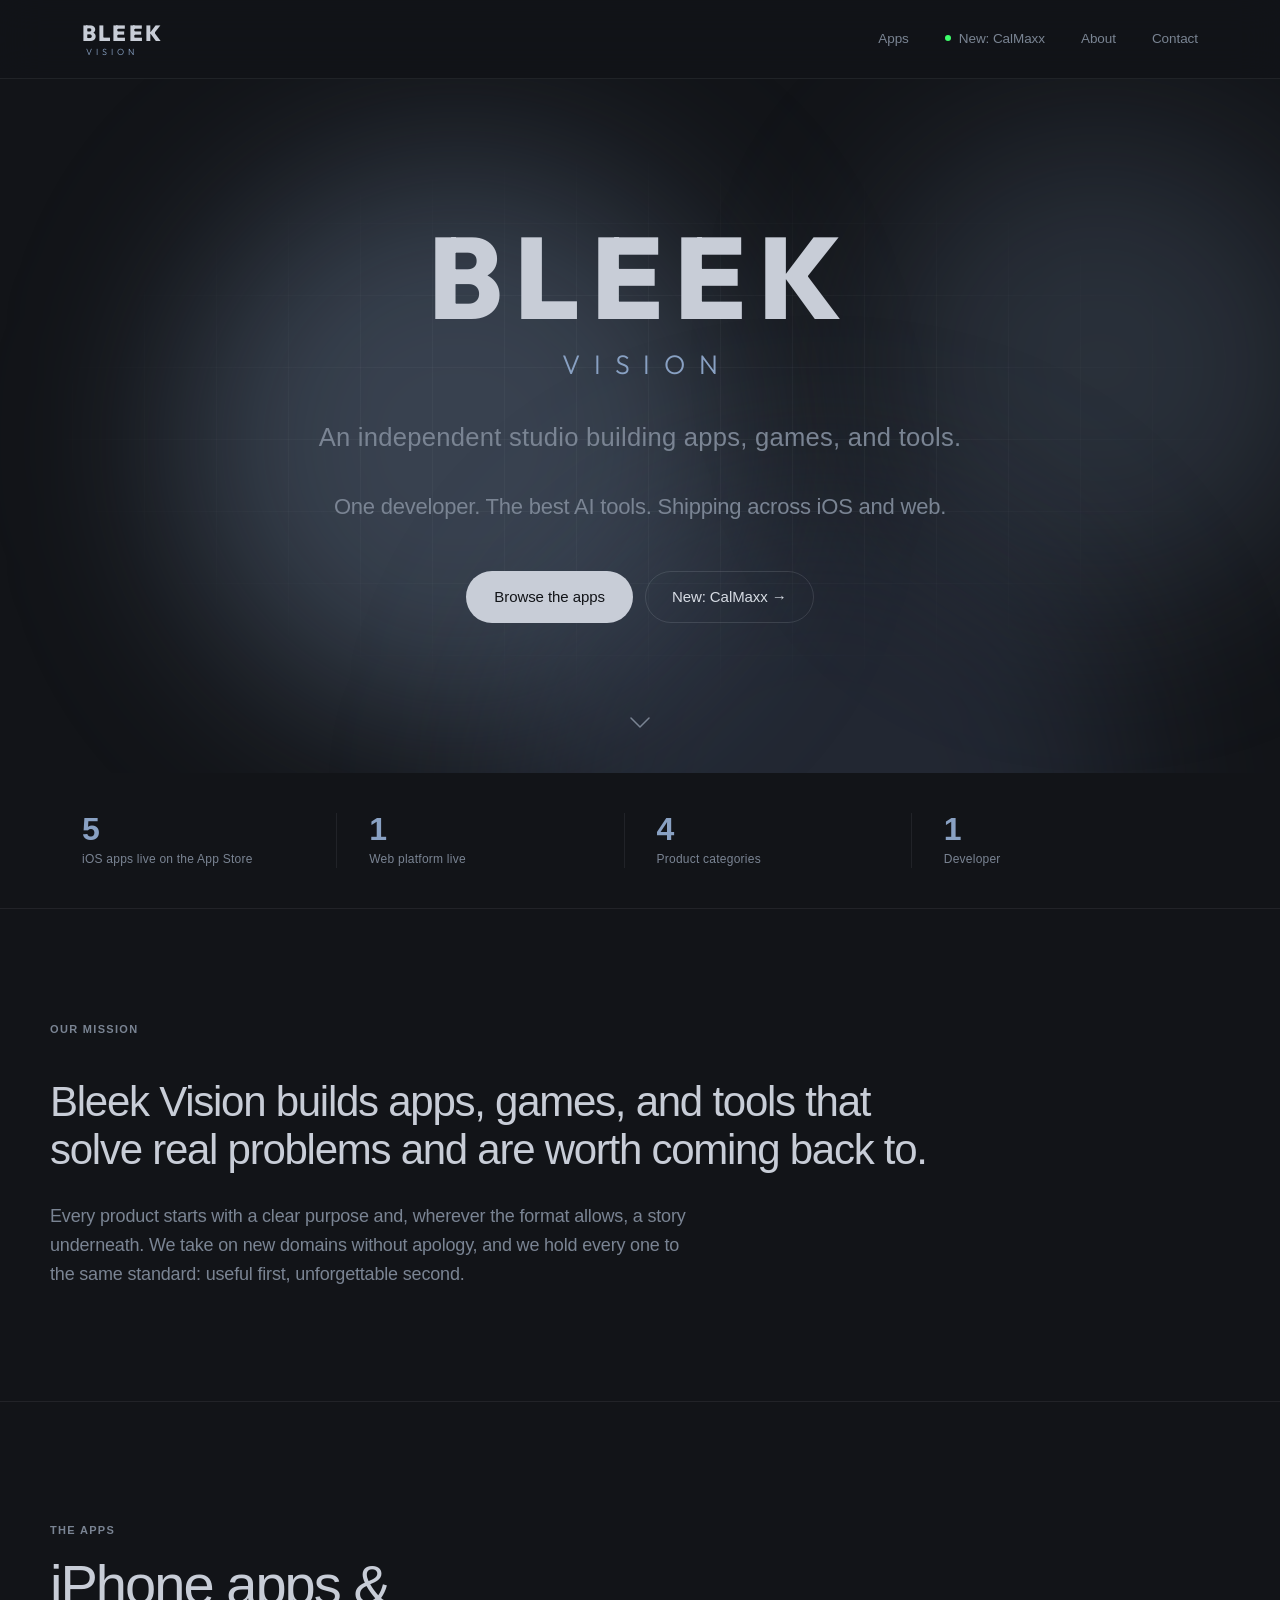
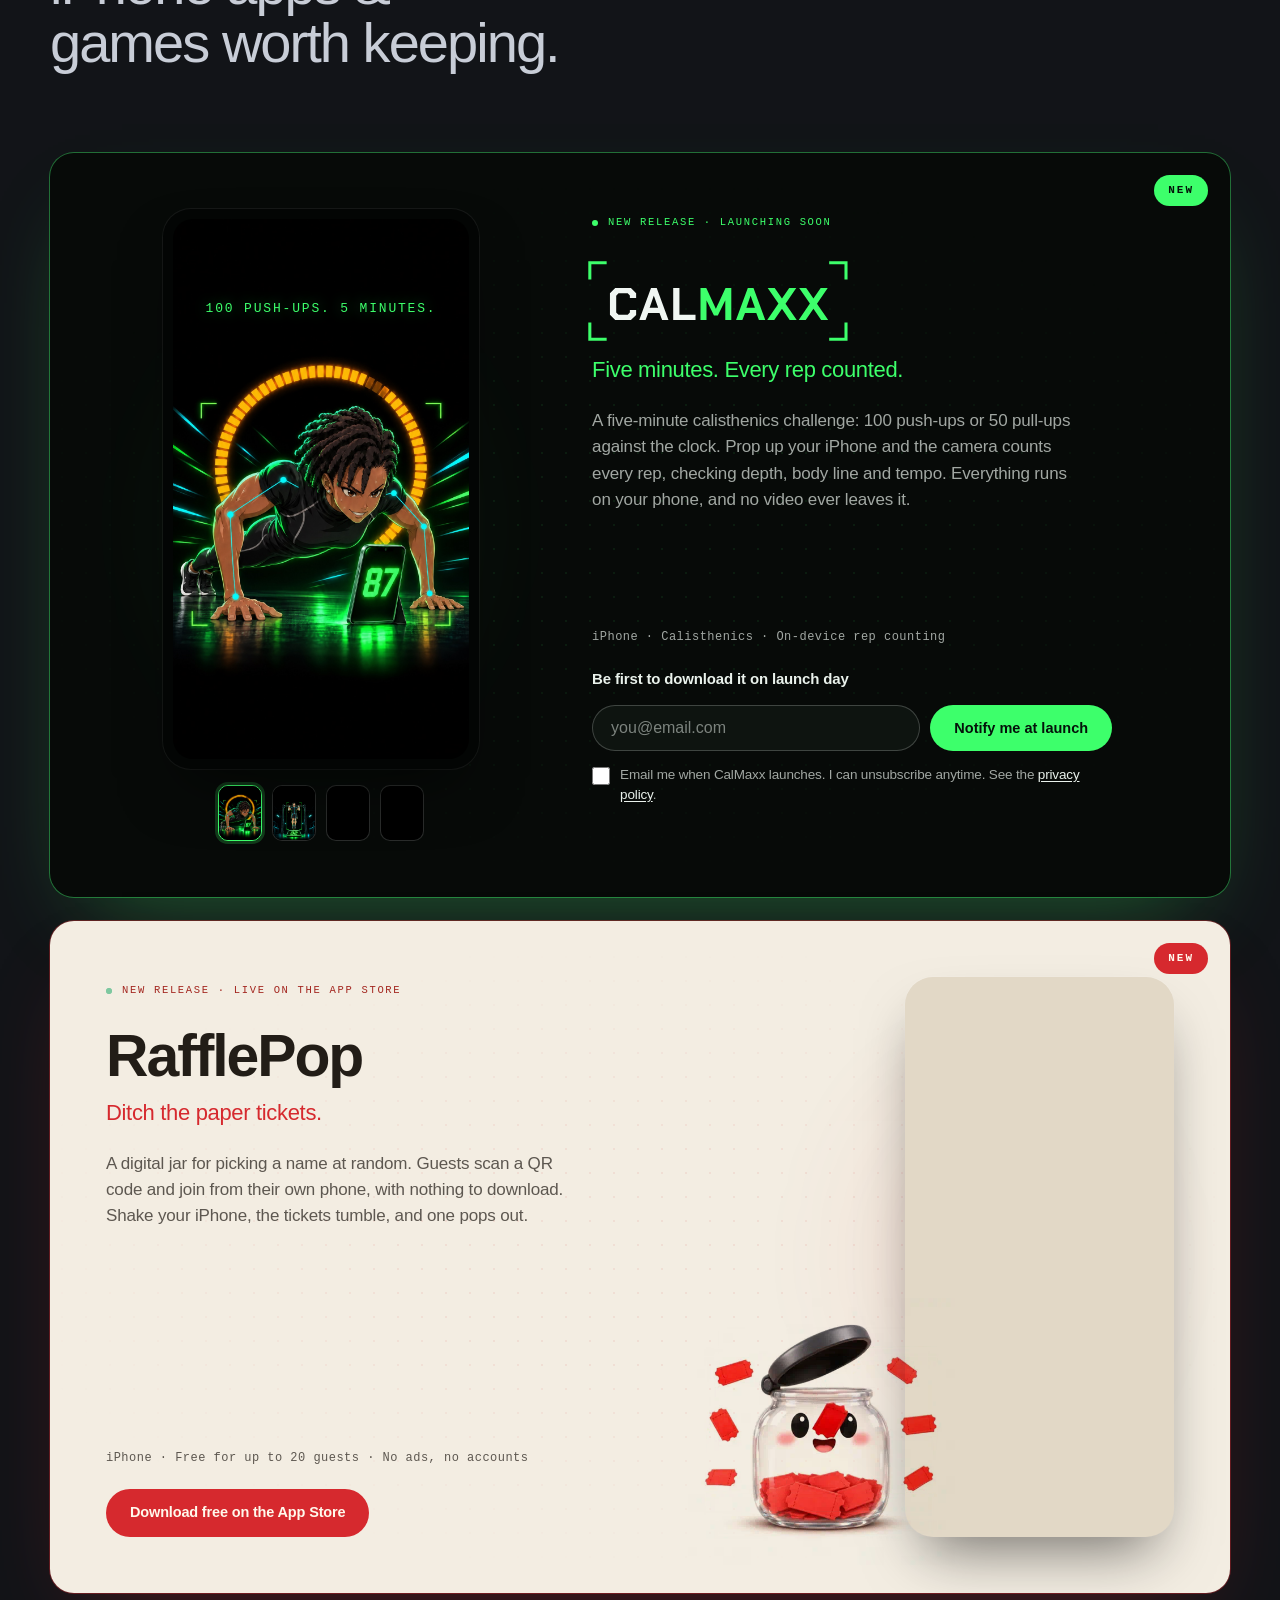
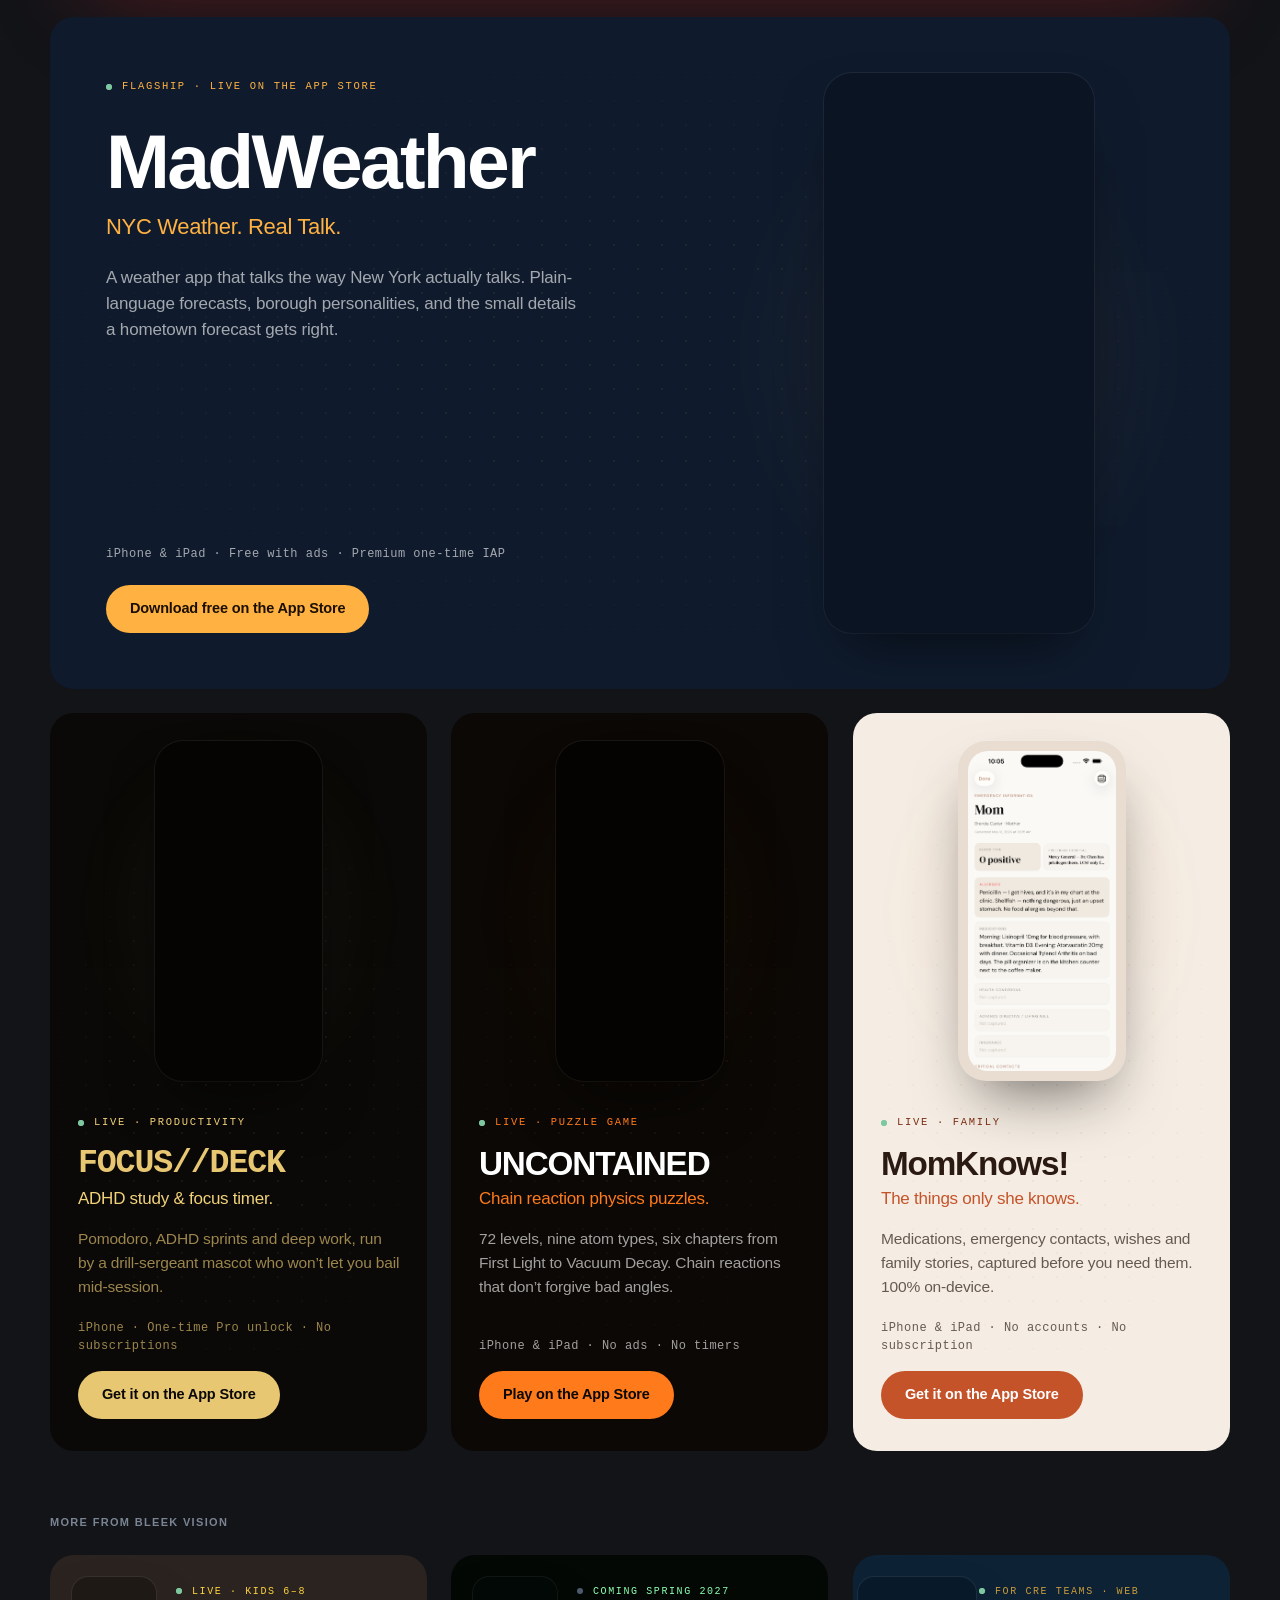
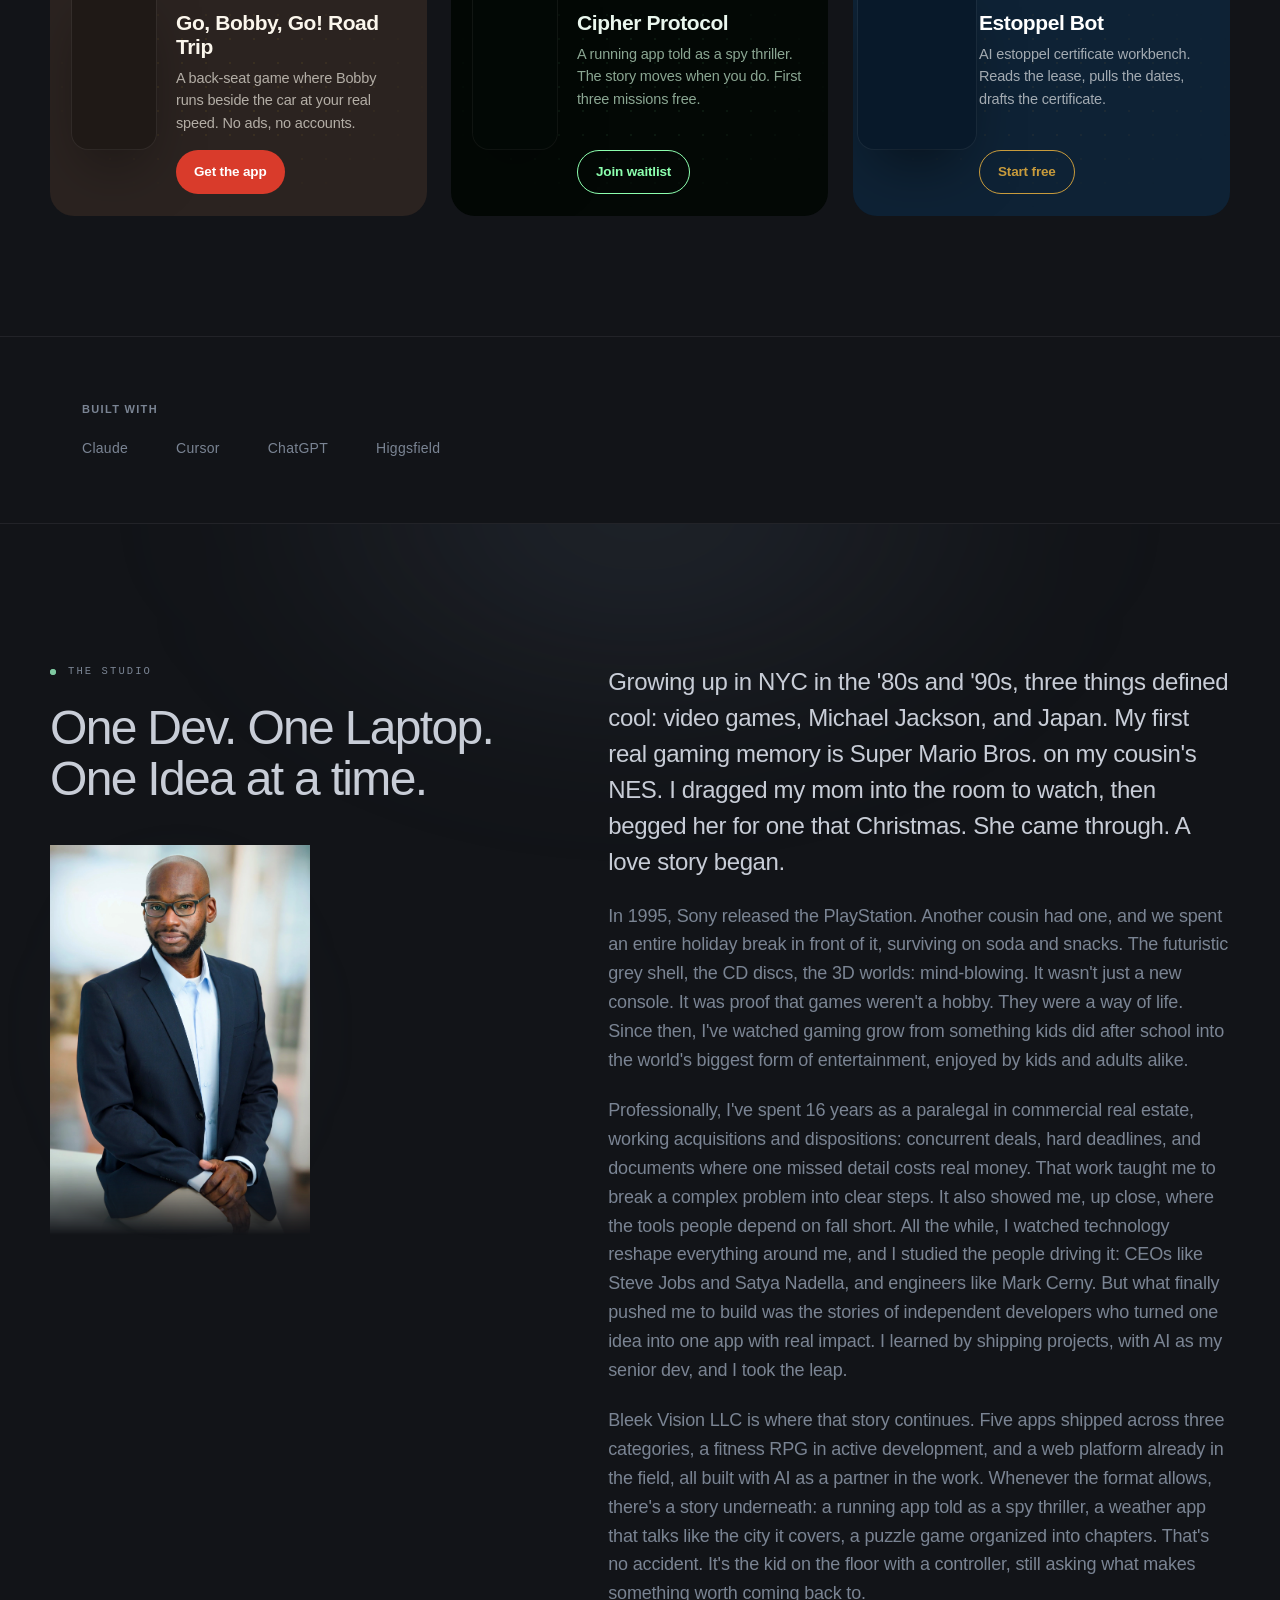
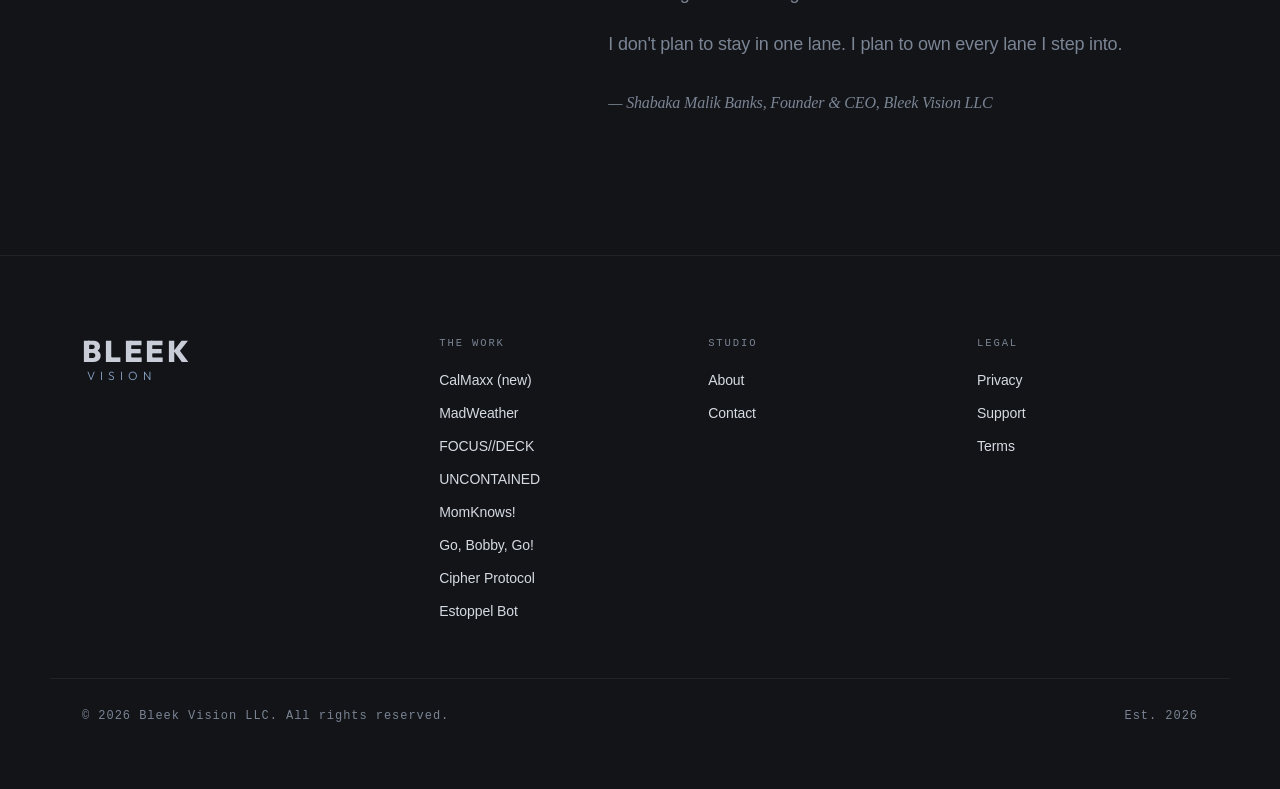
==== commit 9c8b5989: "RafflePop card: live on the App Store, link to the store page Co-Authored-By: Claude <noreply@anthro" ====
--- a/index.html
+++ b/index.html
@@ -276,19 +276,19 @@
         </div>
       </article>
 
-      <!-- 1b · NEW RELEASE SPOTLIGHT · RafflePop (in App Review; swap the CTA for the App Store link at launch) -->
+      <!-- 1b · NEW RELEASE SPOTLIGHT · RafflePop (live on the App Store since 11/12/26) -->
       <article class="card card--rafflepop card--spotlight" id="rafflepop">
         <div class="card__flag" aria-hidden="true">NEW</div>
         <div class="card__copy">
           <div>
-            <div class="card__status"><span class="dot dot--work"><span class="core"></span></span>NEW RELEASE · COMING SOON</div>
+            <div class="card__status"><span class="dot dot--live"><span class="core"></span><span class="ring"></span></span>NEW RELEASE · LIVE ON THE APP STORE</div>
             <h3 class="card__title">RafflePop</h3>
             <div class="card__subtitle">Ditch the paper tickets.</div>
             <p class="card__desc">A digital jar for picking a name at random. Guests scan a QR code and join from their own phone, with nothing to download. Shake your iPhone, the tickets tumble, and one pops out.</p>
           </div>
           <div>
             <div class="card__meta">iPhone · Free for up to 20 guests · No ads, no accounts</div>
-            <a class="card__cta cta" href="https://rafflepop.app" target="_blank" rel="noopener">See how it works</a>
+            <a class="card__cta cta" href="https://apps.apple.com/us/app/rafflepop-random-name-picker/id6833320712" target="_blank" rel="noopener">Download free on the App Store</a>
           </div>
         </div>
         <div class="card__mount card__mount--poppy">
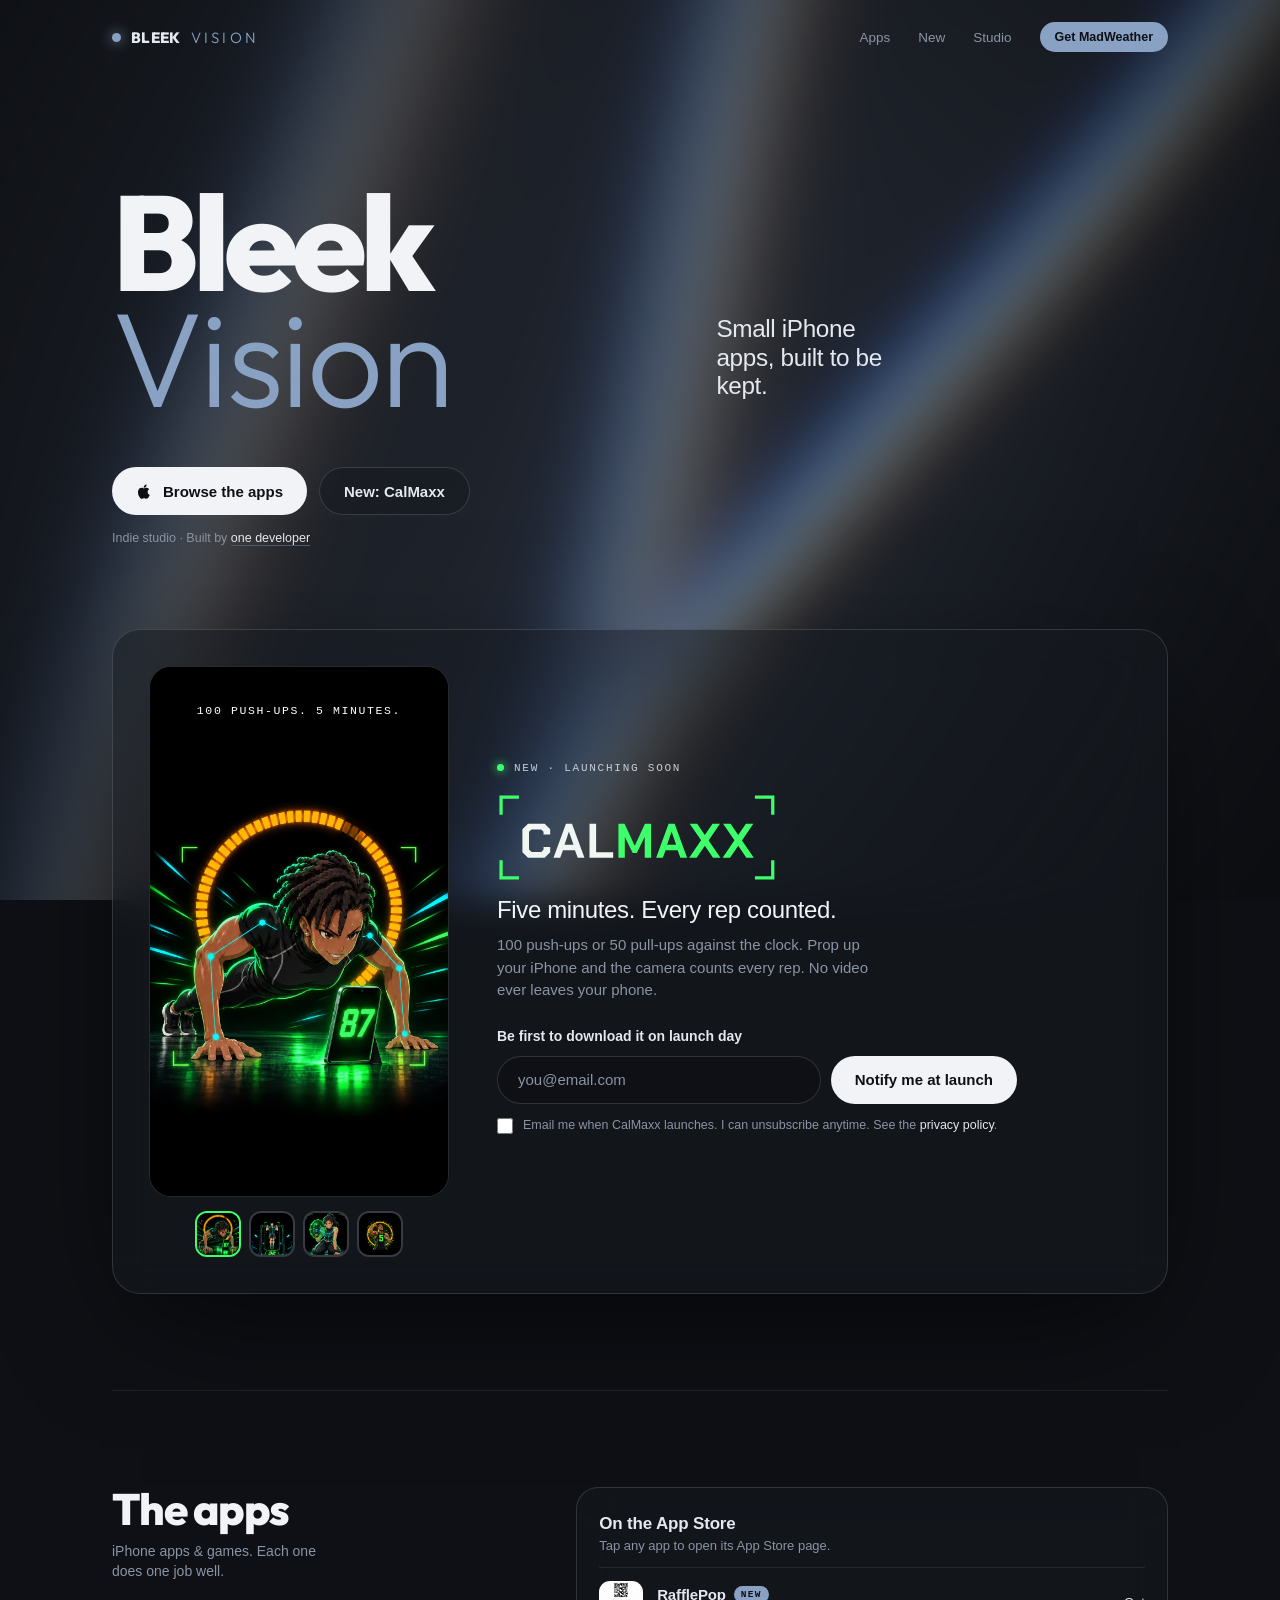
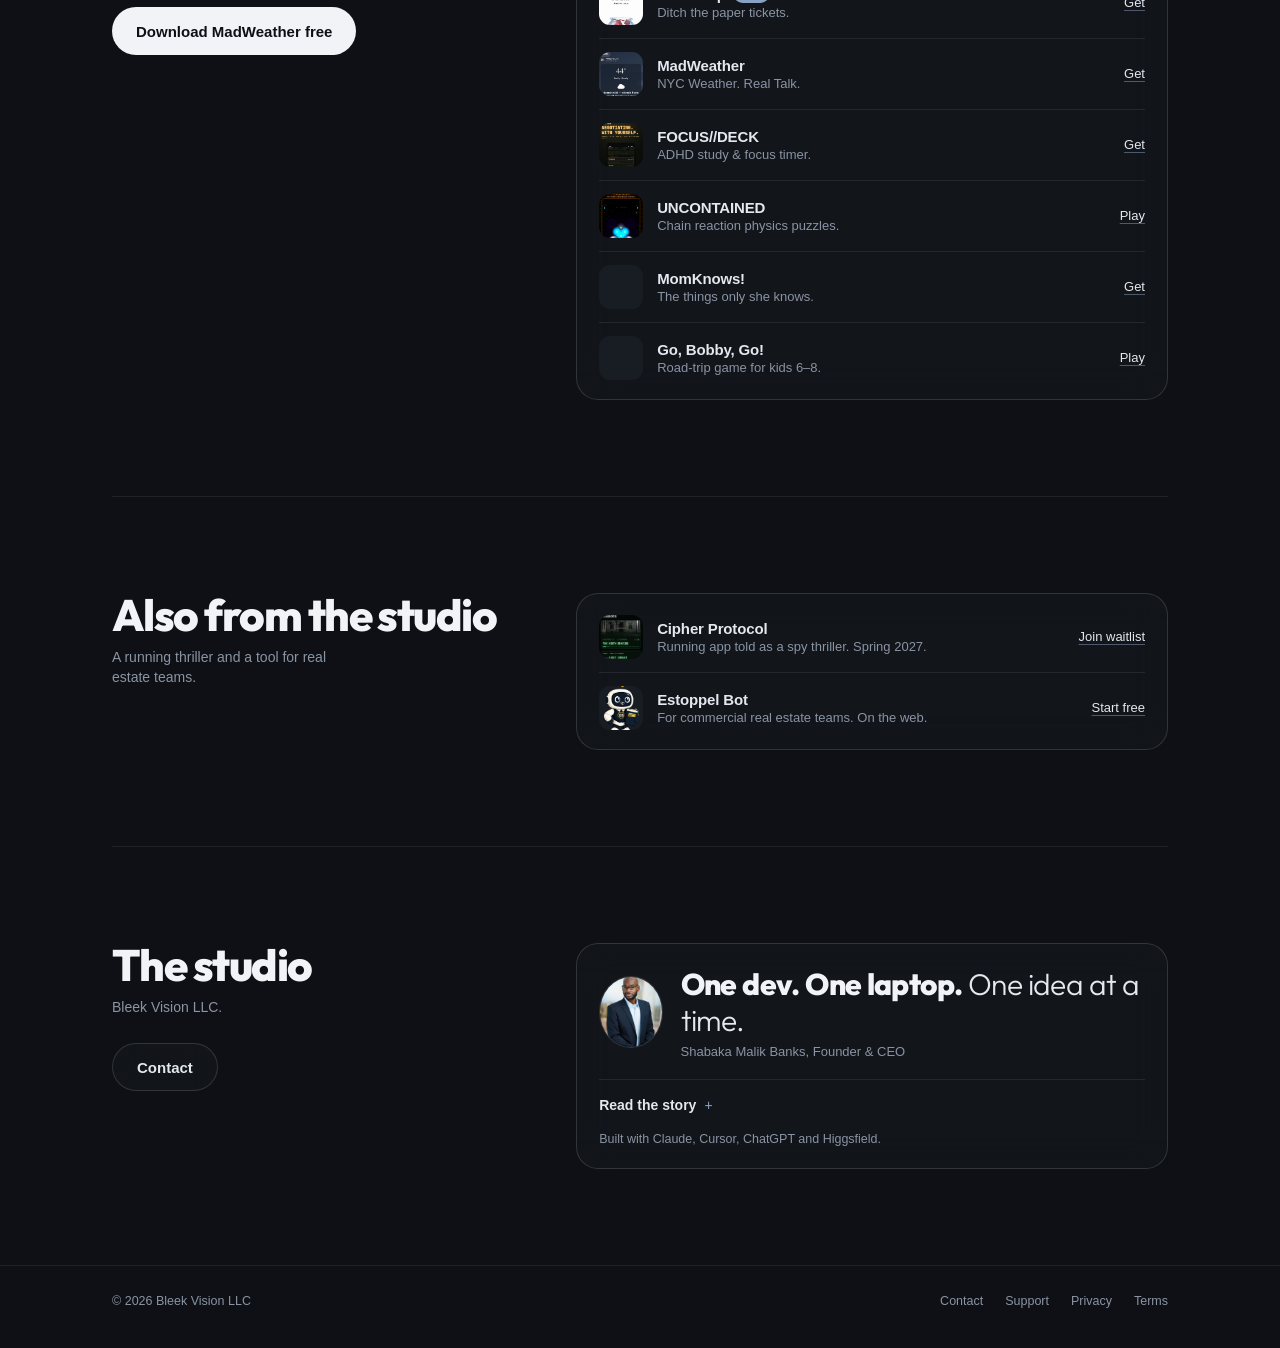
==== commit 629b8d32: "Homepage: minimal light-field redesign (home.css), CalMaxx feature panel, app rows Co-Authored-By: C" ====
--- a/index.html
+++ b/index.html
@@ -14,7 +14,7 @@
   <meta name="description" content="iPhone apps and games from indie studio Bleek Vision: MadWeather NYC weather, FOCUS//DECK ADHD focus timer, UNCONTAINED puzzle game, MomKnows! and new CalMaxx." />
   <!-- Smart App Banner: iPhone Safari visitors get a one-tap install for the flagship app -->
   <meta name="apple-itunes-app" content="app-id=6758524351" />
-  <meta name="theme-color" content="#121418" />
+  <meta name="theme-color" content="#0E1015" />
   <meta property="og:title" content="Bleek Vision | iPhone Apps &amp; Games" />
   <meta property="og:url" content="https://bleekvision.com/" />
   <meta property="og:site_name" content="Bleek Vision" />
@@ -38,7 +38,7 @@
   <link rel="preconnect" href="https://fonts.googleapis.com">
   <link rel="preconnect" href="https://fonts.gstatic.com" crossorigin>
   <link href="https://fonts.googleapis.com/css2?family=Outfit:wght@300;800&display=swap" rel="stylesheet">
-  <link rel="stylesheet" href="styles.css" />
+  <link rel="stylesheet" href="home.css" />
   <!-- Structured data — update "url" values to your live domain before deploying -->
   <script type="application/ld+json">
   {
@@ -134,417 +134,148 @@
 </head>
 <body>
 <script>document.documentElement.classList.add('js');</script>
-<div class="shell">
-
-  <!-- ──────────  NAV  ────────── -->
-  <nav class="nav" id="nav">
-    <div class="nav__inner">
-      <a href="index.html" class="nav__logo cta" aria-label="Bleek Vision — home">
-        <span class="nav__wm-bleek">BLEEK</span>
-        <span class="nav__wm-vision">VISION</span>
-      </a>
-      <div class="nav__right">
-        <div class="nav__links" id="navLinks">
-          <a href="#apps">Apps</a>
-          <a href="#calmaxx" class="nav__new">New: CalMaxx</a>
-          <a href="#about">About</a>
-          <a href="mailto:malik@bleekvision.com">Contact</a>
-        </div>
-        <button class="nav__toggle" id="navToggle" aria-label="Open menu" aria-expanded="false" aria-controls="navLinks">
-          <span></span><span></span><span></span>
-        </button>
-      </div>
-    </div>
-  </nav>
-
-  <main>
+<!-- Light field: periwinkle beams drawn by WebGL (script at the bottom). -->
+<canvas id="field" aria-hidden="true"></canvas>
+<div class="grain" aria-hidden="true"></div>
+
+<header class="top">
+  <div class="wrap top__inner">
+    <a class="mark" href="index.html" aria-label="Bleek Vision — home"><i aria-hidden="true"></i><b>BLEEK</b><span>VISION</span></a>
+    <nav class="top__links" aria-label="Main">
+      <a href="#apps">Apps</a>
+      <a href="#calmaxx">New</a>
+      <a href="#about">Studio</a>
+      <a class="pill-sm" href="https://apps.apple.com/us/app/madweather/id6758524351" target="_blank" rel="noopener">Get MadWeather</a>
+    </nav>
+  </div>
+</header>
+
+<main class="wrap">
 
   <!-- ──────────  HERO  ────────── -->
   <section class="hero">
-    <div class="aurora" aria-hidden="true">
-      <span class="b1"></span><span class="b2"></span><span class="b3"></span>
-    </div>
-    <div class="hero__grid" aria-hidden="true"></div>
-    <div class="hero__inner">
-      <!-- Animated wordmark -->
-      <div class="hero__wordmark" aria-hidden="true">
-        <div class="hero__wm-bleek">
-          <span>B</span><span>L</span><span>E</span><span>E</span><span>K</span>
+    <h1 class="rv"><b>Bleek</b><span>Vision</span></h1>
+    <p class="hero__tag rv">Small iPhone apps, built to be kept.</p>
+  </section>
+  <div class="hero__cta rv">
+    <a class="btn btn--solid" href="#apps">
+      <svg viewBox="0 0 24 24" fill="currentColor" aria-hidden="true"><path d="M16.4 12.6c0-2.5 2-3.7 2.1-3.8-1.2-1.7-3-1.9-3.6-2-1.5-.2-3 .9-3.8.9-.8 0-2-.9-3.3-.9-1.7 0-3.3 1-4.2 2.6-1.8 3.1-.5 7.7 1.3 10.2.9 1.2 1.9 2.6 3.2 2.6 1.3-.1 1.8-.8 3.3-.8 1.6 0 2 .8 3.4.8 1.4 0 2.3-1.3 3.1-2.5 1-1.4 1.4-2.8 1.4-2.9 0 0-2.8-1.1-2.9-4.2zM13.9 5.2c.7-.8 1.2-2 1-3.2-1 .1-2.3.7-3 1.5-.7.7-1.2 1.9-1.1 3.1 1.2.1 2.3-.6 3.1-1.4z"/></svg>
+      Browse the apps
+    </a>
+    <a class="btn btn--glass" href="#calmaxx">New: CalMaxx</a>
+  </div>
+  <p class="fine rv">Indie studio · Built by <a href="#about">one developer</a></p>
+
+  <!-- ──────────  NEW RELEASE · CalMaxx (waitlist until Apple approves) ──────────
+       On approval: swap the form for an App Store link and change the tag to LIVE. -->
+  <section class="feature rv" id="calmaxx" aria-labelledby="calmaxx-title">
+    <figure class="cmx" id="cmx">
+      <div class="cmx__frame">
+        <video class="cmx__video" src="assets/calmaxx/promo-P1-pushup.mp4?v=2" poster="assets/calmaxx/promo-P1-pushup.jpg?v=2" width="1080" height="1910" muted loop playsinline preload="metadata" aria-label="CalMaxx art: a woman mid push-up while her propped-up phone counts 87 reps"></video>
+        <p class="cmx__caption" aria-hidden="true">100 push-ups. 5 minutes.</p>
+      </div>
+      <div class="cmx__picker" role="group" aria-label="Choose a CalMaxx athlete">
+        <button type="button" class="cmx__pick" aria-pressed="true" data-src="assets/calmaxx/promo-P1-pushup" data-v="2" data-caption="100 push-ups. 5 minutes." data-alt="CalMaxx art: a woman mid push-up while her propped-up phone counts 87 reps"><img src="assets/calmaxx/promo-P1-pushup.jpg?v=2" alt="" width="1080" height="1910" loading="lazy" decoding="async"><span class="sr-only">Push-ups</span></button>
+        <button type="button" class="cmx__pick" aria-pressed="false" data-src="assets/calmaxx/promo-P2-pullup" data-caption="50 pull-ups. Every one counted." data-alt="CalMaxx art: a man doing pull-ups while a phone on the floor frames him and counts 32 reps"><img src="assets/calmaxx/promo-P2-pullup.jpg" alt="" width="1080" height="1910" loading="lazy" decoding="async"><span class="sr-only">Pull-ups</span></button>
+        <button type="button" class="cmx__pick" aria-pressed="false" data-src="assets/calmaxx/promo-P3-ondevice" data-caption="Counted on your phone" data-alt="CalMaxx art: a woman holds up her phone inside a green shield, showing reps counted on the device"><img src="assets/calmaxx/promo-P3-ondevice.jpg" alt="" width="1080" height="1910" loading="lazy" decoding="async"><span class="sr-only">On-device counting</span></button>
+        <button type="button" class="cmx__pick" aria-pressed="false" data-src="assets/calmaxx/promo-P4-waitlist" data-caption="Hit your number" data-alt="CalMaxx art: a man in a number 5 tank top celebrates finishing his set"><img src="assets/calmaxx/promo-P4-waitlist.jpg" alt="" width="1080" height="1910" loading="lazy" decoding="async"><span class="sr-only">Hit your number</span></button>
+      </div>
+    </figure>
+    <div class="feature__copy">
+      <div class="tag"><i aria-hidden="true"></i>NEW · LAUNCHING SOON</div>
+      <h2 id="calmaxx-title" class="feature__logo"><img src="assets/calmaxx/calmaxx-wordmark.svg" alt="CalMaxx" width="690" height="220" decoding="async"></h2>
+      <p class="feature__sub">Five minutes. Every rep counted.</p>
+      <p class="feature__desc">100 push-ups or 50 pull-ups against the clock. Prop up your iPhone and the camera counts every rep. No video ever leaves your phone.</p>
+      <form class="waitlist" id="waitlist-calmaxx" action="/api/waitlist" method="post" novalidate>
+        <input type="hidden" name="product" value="calmaxx">
+        <input class="waitlist__honey" type="text" name="website" tabindex="-1" autocomplete="off" aria-hidden="true">
+        <label class="waitlist__label" for="waitlist-email">Be first to download it on launch day</label>
+        <div class="waitlist__row">
+          <input class="waitlist__input" type="email" id="waitlist-email" name="email" placeholder="you@email.com" autocomplete="email" inputmode="email" required aria-describedby="waitlist-status">
+          <button class="btn btn--solid waitlist__btn" type="submit">Notify me at launch</button>
         </div>
-        <div class="hero__wm-vision">VISION</div>
-      </div>
-      <h1 class="v5-fadeup v5-d2">An independent studio building apps, games, and tools.</h1>
-      <p class="hero__sub v5-fadeup v5-d3">One developer. The best AI tools. Shipping across iOS and web.</p>
-      <div class="hero__actions v5-fadeup v5-d4">
-        <a href="#apps" class="btn btn--solid cta">Browse the apps</a>
-        <a href="#calmaxx" class="btn btn--ghost cta">New: CalMaxx →</a>
-      </div>
-    </div>
-    <div class="hero__scroll-cue" aria-hidden="true">
-      <svg width="20" height="12" viewBox="0 0 20 12" fill="none" xmlns="http://www.w3.org/2000/svg">
-        <path d="M1 1L10 10L19 1" stroke="currentColor" stroke-width="1.5" stroke-linecap="round" stroke-linejoin="round"/>
-      </svg>
+        <label class="waitlist__consent">
+          <input type="checkbox" name="consent" value="yes" required>
+          <span>Email me when CalMaxx launches. I can unsubscribe anytime. See the <a href="privacy.html#calmaxx-waitlist">privacy policy</a>.</span>
+        </label>
+        <p class="waitlist__status" id="waitlist-status" role="status" aria-live="polite"></p>
+      </form>
     </div>
   </section>
 
-  <!-- ──────────  STATS BAR  ────────── -->
-  <section class="stats" aria-label="Studio at a glance">
-    <div class="stats__inner wrap">
-      <div class="stats__item">
-        <span class="stats__num">5</span>
-        <span class="stats__label">iOS apps live on the App Store</span>
-      </div>
-      <div class="stats__item">
-        <span class="stats__num">1</span>
-        <span class="stats__label">Web platform live</span>
-      </div>
-      <div class="stats__item">
-        <span class="stats__num">4</span>
-        <span class="stats__label">Product categories</span>
-      </div>
-      <div class="stats__item">
-        <span class="stats__num">1</span>
-        <span class="stats__label">Developer</span>
-      </div>
+  <!-- ──────────  APPS  ──────────
+       Rows in focus-list order. NEW tag marks the latest release. -->
+  <section class="split" id="apps" aria-labelledby="apps-heading">
+    <div class="split__side rv">
+      <h2 id="apps-heading">The apps</h2>
+      <p class="lede">iPhone apps &amp; games. Each one does one job well.</p>
+      <a class="btn btn--solid" href="https://apps.apple.com/us/app/madweather/id6758524351" target="_blank" rel="noopener">Download MadWeather free</a>
+    </div>
+    <div class="panel rv">
+      <div class="panel__head"><h3>On the App Store</h3><p>Tap any app to open its App Store page.</p></div>
+      <a class="row" id="rafflepop" href="https://apps.apple.com/us/app/rafflepop-random-name-picker/id6833320712" target="_blank" rel="noopener"><img src="assets/products/rafflepop-draw.webp" alt="" width="660" height="1434" loading="lazy" decoding="async"><div><h3 class="row__name">RafflePop <em>NEW</em></h3><p class="row__desc">Ditch the paper tickets.</p></div><span class="row__go">Get</span></a>
+      <a class="row" id="madweather" href="https://apps.apple.com/us/app/madweather/id6758524351" target="_blank" rel="noopener"><img src="assets/products/madweather-today.png" alt="" width="1284" height="2778" loading="lazy" decoding="async"><div><h3 class="row__name">MadWeather</h3><p class="row__desc">NYC Weather. Real Talk.</p></div><span class="row__go">Get</span></a>
+      <a class="row" id="focusdeck" href="https://apps.apple.com/us/app/focus-deck-focus-timer/id6771453354" target="_blank" rel="noopener"><img src="assets/products/focusdeck-cyberdeck.png" alt="" width="1320" height="2868" loading="lazy" decoding="async"><div><h3 class="row__name">FOCUS//DECK</h3><p class="row__desc">ADHD study &amp; focus timer.</p></div><span class="row__go">Get</span></a>
+      <a class="row" id="uncontained" href="https://apps.apple.com/us/app/uncontained/id6761268905" target="_blank" rel="noopener"><img src="assets/products/uncontained-dark-matter.png" alt="" width="1242" height="2688" loading="lazy" decoding="async"><div><h3 class="row__name">UNCONTAINED</h3><p class="row__desc">Chain reaction physics puzzles.</p></div><span class="row__go">Play</span></a>
+      <a class="row" id="momknows" href="https://apps.apple.com/us/app/momknows/id6763380814" target="_blank" rel="noopener"><img src="assets/products/momknows-crisis.png" alt="" width="1284" height="2778" loading="lazy" decoding="async"><div><h3 class="row__name">MomKnows!</h3><p class="row__desc">The things only she knows.</p></div><span class="row__go">Get</span></a>
+      <a class="row" id="gobobbygo" href="https://apps.apple.com/us/app/go-bobby-go-road-trip/id6810872232" target="_blank" rel="noopener"><img src="assets/products/gobobbygo-city.png" alt="" width="990" height="2151" loading="lazy" decoding="async"><div><h3 class="row__name">Go, Bobby, Go!</h3><p class="row__desc">Road-trip game for kids 6–8.</p></div><span class="row__go">Play</span></a>
     </div>
   </section>
 
-  <!-- ──────────  MISSION  ────────── -->
-  <section class="mission" id="mission" aria-labelledby="mission-label">
-    <div class="mission__inner wrap">
-      <div class="section-label" id="mission-label">OUR MISSION</div>
-      <p class="mission__statement">Bleek Vision builds apps, games, and tools that solve real problems and are worth coming back to.</p>
-      <p class="mission__body">Every product starts with a clear purpose and, wherever the format allows, a story underneath. We take on new domains without apology, and we hold every one to the same standard: useful first, unforgettable second.</p>
+  <!-- ──────────  COMING NEXT  ────────── -->
+  <section class="split" aria-labelledby="next-heading">
+    <div class="split__side rv">
+      <h2 id="next-heading">Also from the studio</h2>
+      <p class="lede">A running thriller and a tool for real estate teams.</p>
+    </div>
+    <div class="panel rv">
+      <a class="row" id="cipher" href="cipher.html"><img src="assets/cipher/shot-missions.webp" alt="" width="414" height="900" loading="lazy" decoding="async"><div><h3 class="row__name">Cipher Protocol</h3><p class="row__desc">Running app told as a spy thriller. Spring 2027.</p></div><span class="row__go">Join waitlist</span></a>
+      <a class="row" id="estoppelbot" href="https://estoppelbot.com" target="_blank" rel="noopener"><img src="assets/products/estoppel-bot-mascot.png" alt="" width="1024" height="1536" loading="lazy" decoding="async"><div><h3 class="row__name">Estoppel Bot</h3><p class="row__desc">For commercial real estate teams. On the web.</p></div><span class="row__go">Start free</span></a>
     </div>
   </section>
 
-  <!-- ──────────  APPS  ──────────
-       Tiered by promotion priority (focus list, Oct 26 2026):
-       1. New-release spotlight  2. Flagship  3. Top apps (tiles)  4. More (mini tiles)
-       To feature a different new release, move its card into the spotlight slot. -->
-  <section class="work" id="apps" aria-labelledby="apps-heading">
-    <div class="slate wrap" style="padding-left:0;padding-right:0;">
-      <div class="work__head">
-        <div class="section-label">THE APPS</div>
-        <h2 id="apps-heading">iPhone apps &amp; games worth keeping.</h2>
-      </div>
-
-      <!-- 1 · NEW RELEASE SPOTLIGHT · CalMaxx -->
-      <article class="card card--calmaxx card--spotlight card--img-left" id="calmaxx">
-        <div class="card__flag" aria-hidden="true">NEW</div>
-        <div class="card__mount">
-          <div class="card__glow" aria-hidden="true"></div>
-          <!-- Promo art (design/promo in the CalMaxx repo). To swap: replace assets/calmaxx/promo-*
-               files and the data-* on the buttons; add data-v="N" to bust caches on same-name swaps. -->
-          <figure class="cmx" id="cmx">
-            <div class="card__frame cmx__frame">
-              <video class="cmx__video" src="assets/calmaxx/promo-P1-pushup.mp4?v=2" poster="assets/calmaxx/promo-P1-pushup.jpg?v=2" width="1080" height="1910" muted loop playsinline preload="metadata" aria-label="CalMaxx art: a woman mid push-up while her propped-up phone counts 87 reps"></video>
-              <p class="cmx__caption" aria-hidden="true">100 push-ups. 5 minutes.</p>
-            </div>
-            <div class="cmx__picker" role="group" aria-label="Choose a CalMaxx athlete">
-              <button type="button" class="cmx__pick" aria-pressed="true" data-src="assets/calmaxx/promo-P1-pushup" data-v="2" data-caption="100 push-ups. 5 minutes." data-alt="CalMaxx art: a woman mid push-up while her propped-up phone counts 87 reps"><img src="assets/calmaxx/promo-P1-pushup.jpg?v=2" alt="" width="1080" height="1910" loading="lazy" decoding="async"><span class="sr-only">Push-ups</span></button>
-              <button type="button" class="cmx__pick" aria-pressed="false" data-src="assets/calmaxx/promo-P2-pullup" data-caption="50 pull-ups. Every one counted." data-alt="CalMaxx art: a man doing pull-ups while a phone on the floor frames him and counts 32 reps"><img src="assets/calmaxx/promo-P2-pullup.jpg" alt="" width="1080" height="1910" loading="lazy" decoding="async"><span class="sr-only">Pull-ups</span></button>
-              <button type="button" class="cmx__pick" aria-pressed="false" data-src="assets/calmaxx/promo-P3-ondevice" data-caption="Counted on your phone" data-alt="CalMaxx art: a woman holds up her phone inside a green shield, showing reps counted on the device"><img src="assets/calmaxx/promo-P3-ondevice.jpg" alt="" width="1080" height="1910" loading="lazy" decoding="async"><span class="sr-only">On-device counting</span></button>
-              <button type="button" class="cmx__pick" aria-pressed="false" data-src="assets/calmaxx/promo-P4-waitlist" data-caption="Hit your number" data-alt="CalMaxx art: a man in a number 5 tank top celebrates finishing his set"><img src="assets/calmaxx/promo-P4-waitlist.jpg" alt="" width="1080" height="1910" loading="lazy" decoding="async"><span class="sr-only">Hit your number</span></button>
-            </div>
-          </figure>
-        </div>
-        <div class="card__copy">
-          <div>
-            <div class="card__status"><span class="dot dot--work"><span class="core"></span></span>NEW RELEASE · LAUNCHING SOON</div>
-            <h3 class="card__title card__title--logo"><img src="assets/calmaxx/calmaxx-wordmark.svg" alt="CalMaxx" width="690" height="220" decoding="async"></h3>
-            <div class="card__subtitle">Five minutes. Every rep counted.</div>
-            <p class="card__desc">A five-minute calisthenics challenge: 100 push-ups or 50 pull-ups against the clock. Prop up your iPhone and the camera counts every rep, checking depth, body line and tempo. Everything runs on your phone, and no video ever leaves it.</p>
-          </div>
-          <div>
-            <div class="card__meta">iPhone · Calisthenics · On-device rep counting</div>
-            <form class="waitlist" id="waitlist-calmaxx" action="/api/waitlist" method="post" novalidate>
-              <input type="hidden" name="product" value="calmaxx">
-              <input class="waitlist__honey" type="text" name="website" tabindex="-1" autocomplete="off" aria-hidden="true">
-              <label class="waitlist__label" for="waitlist-email">Be first to download it on launch day</label>
-              <div class="waitlist__row">
-                <input class="waitlist__input" type="email" id="waitlist-email" name="email" placeholder="you@email.com" autocomplete="email" inputmode="email" required aria-describedby="waitlist-status">
-                <button class="card__cta cta waitlist__btn" type="submit">Notify me at launch</button>
-              </div>
-              <label class="waitlist__consent">
-                <input type="checkbox" name="consent" value="yes" required>
-                <span>Email me when CalMaxx launches. I can unsubscribe anytime. See the <a href="privacy.html#calmaxx-waitlist">privacy policy</a>.</span>
-              </label>
-              <p class="waitlist__status" id="waitlist-status" role="status" aria-live="polite"></p>
-            </form>
-          </div>
-        </div>
-      </article>
-
-      <!-- 1b · NEW RELEASE SPOTLIGHT · RafflePop (live on the App Store since 11/12/26) -->
-      <article class="card card--rafflepop card--spotlight" id="rafflepop">
-        <div class="card__flag" aria-hidden="true">NEW</div>
-        <div class="card__copy">
-          <div>
-            <div class="card__status"><span class="dot dot--live"><span class="core"></span><span class="ring"></span></span>NEW RELEASE · LIVE ON THE APP STORE</div>
-            <h3 class="card__title">RafflePop</h3>
-            <div class="card__subtitle">Ditch the paper tickets.</div>
-            <p class="card__desc">A digital jar for picking a name at random. Guests scan a QR code and join from their own phone, with nothing to download. Shake your iPhone, the tickets tumble, and one pops out.</p>
-          </div>
-          <div>
-            <div class="card__meta">iPhone · Free for up to 20 guests · No ads, no accounts</div>
-            <a class="card__cta cta" href="https://apps.apple.com/us/app/rafflepop-random-name-picker/id6833320712" target="_blank" rel="noopener">Download free on the App Store</a>
-          </div>
-        </div>
-        <div class="card__mount card__mount--poppy">
-          <div class="card__glow" aria-hidden="true"></div>
-          <!-- Poppy the mascot: an animated image, not a video. Safari can refuse
-               to auto-play a video and shows a play button instead; an image
-               always loops. Its background is white, and mix-blend-mode: multiply
-               (styles.css) makes white vanish into the card. Visitors who asked
-               for reduced motion get the still picture. -->
-          <picture>
-            <source media="(prefers-reduced-motion: reduce)" srcset="assets/rafflepop/poppy-loop.jpg">
-            <img class="card__poppy" src="assets/rafflepop/poppy-loop.webp" width="480" height="480" loading="lazy" decoding="async" alt="Poppy, the RafflePop mascot: a smiling glass jar of red raffle tickets, bobbing and winking">
-          </picture>
-          <div class="card__frame"><img src="assets/products/rafflepop-draw.webp" alt="RafflePop random name picker for iPhone: red raffle tickets tumbling inside a glass jar during a draw, under a QR code guests scan to join." width="660" height="1434" loading="lazy" decoding="async"></div>
-        </div>
-      </article>
-
-      <!-- 2 · FLAGSHIP · MadWeather -->
-      <article class="card card--madweather card--flagship" id="madweather">
-        <div class="card__copy">
-          <div>
-            <div class="card__status"><span class="dot dot--live"><span class="core"></span><span class="ring"></span></span>FLAGSHIP · LIVE ON THE APP STORE</div>
-            <h3 class="card__title">MadWeather</h3>
-            <div class="card__subtitle">NYC Weather. Real Talk.</div>
-            <p class="card__desc">A weather app that talks the way New York actually talks. Plain-language forecasts, borough personalities, and the small details a hometown forecast gets right.</p>
-          </div>
-          <div>
-            <div class="card__meta">iPhone &amp; iPad · Free with ads · Premium one-time IAP</div>
-            <a class="card__cta cta" href="https://apps.apple.com/us/app/madweather/id6758524351" target="_blank" rel="noopener">Download free on the App Store</a>
-          </div>
-        </div>
-        <div class="card__mount">
-          <div class="card__glow" aria-hidden="true"></div>
-          <div class="card__frame"><img src="assets/products/madweather-today.png" alt="MadWeather NYC weather app — borough forecast screen showing plain-language conditions for New York" width="1284" height="2778" loading="lazy" decoding="async" /></div>
-        </div>
-      </article>
-
-      <!-- 3 · TOP APPS · tiles -->
-      <div class="tiles tiles--3">
-        <article class="card card--tile card--focusdeck card--mono" id="focusdeck">
-          <div class="card__mount">
-            <div class="card__glow" aria-hidden="true"></div>
-            <div class="card__frame"><img src="assets/products/focusdeck-cyberdeck.png" alt="FOCUS//DECK ADHD study timer for iPhone — cyberdeck UI showing a deep work sprint" width="1320" height="2868" loading="lazy" decoding="async" /></div>
-          </div>
-          <div class="card__copy">
-            <div>
-              <div class="card__status"><span class="dot dot--live"><span class="core"></span><span class="ring"></span></span>LIVE · PRODUCTIVITY</div>
-              <h3 class="card__title">FOCUS//DECK</h3>
-              <div class="card__subtitle">ADHD study &amp; focus timer.</div>
-              <p class="card__desc">Pomodoro, ADHD sprints and deep work, run by a drill-sergeant mascot who won’t let you bail mid-session.</p>
-            </div>
-            <div>
-              <div class="card__meta">iPhone · One-time Pro unlock · No subscriptions</div>
-              <a class="card__cta cta" href="https://apps.apple.com/us/app/focus-deck-focus-timer/id6771453354" target="_blank" rel="noopener">Get it on the App Store</a>
-            </div>
-          </div>
-        </article>
-
-        <article class="card card--tile card--uncontained" id="uncontained">
-          <div class="card__mount">
-            <div class="card__glow" aria-hidden="true"></div>
-            <div class="card__frame"><img src="assets/products/uncontained-dark-matter.png" alt="UNCONTAINED chain reaction physics puzzle game for iPhone — Dark Matter chapter level" width="1242" height="2688" loading="lazy" decoding="async" /></div>
-          </div>
-          <div class="card__copy">
-            <div>
-              <div class="card__status"><span class="dot dot--live"><span class="core"></span><span class="ring"></span></span>LIVE · PUZZLE GAME</div>
-              <h3 class="card__title">UNCONTAINED</h3>
-              <div class="card__subtitle">Chain reaction physics puzzles.</div>
-              <p class="card__desc">72 levels, nine atom types, six chapters from First Light to Vacuum Decay. Chain reactions that don’t forgive bad angles.</p>
-            </div>
-            <div>
-              <div class="card__meta">iPhone &amp; iPad · No ads · No timers</div>
-              <a class="card__cta cta" href="https://apps.apple.com/us/app/uncontained/id6761268905" target="_blank" rel="noopener">Play on the App Store</a>
-            </div>
-          </div>
-        </article>
-
-        <article class="card card--tile card--momknows" id="momknows">
-          <div class="card__mount">
-            <div class="card__glow" aria-hidden="true"></div>
-            <div class="card__frame"><img src="assets/products/momknows-crisis.png" alt="MomKnows! private family emergency information app for iPhone — one-time purchase, no subscription" width="1284" height="2778" loading="lazy" decoding="async" /></div>
-          </div>
-          <div class="card__copy">
-            <div>
-              <div class="card__status"><span class="dot dot--live"><span class="core"></span><span class="ring"></span></span>LIVE · FAMILY</div>
-              <h3 class="card__title">MomKnows!</h3>
-              <div class="card__subtitle">The things only she knows.</div>
-              <p class="card__desc">Medications, emergency contacts, wishes and family stories, captured before you need them. 100% on-device.</p>
-            </div>
-            <div>
-              <div class="card__meta">iPhone &amp; iPad · No accounts · No subscription</div>
-              <a class="card__cta cta" href="https://apps.apple.com/us/app/momknows/id6763380814" target="_blank" rel="noopener">Get it on the App Store</a>
-            </div>
-          </div>
-        </article>
-      </div>
-
-      <!-- 4 · MORE FROM THE STUDIO · mini tiles -->
-      <div class="section-label section-label--sub">MORE FROM BLEEK VISION</div>
-      <div class="tiles tiles--3">
-        <article class="card card--mini card--gobobbygo" id="gobobbygo">
-          <div class="card__mount">
-            <div class="card__frame"><img src="assets/products/gobobbygo-city.png" alt="Go, Bobby, Go! Road Trip kids car ride game for iPhone — Bobby running along a city sidewalk" width="990" height="2151" loading="lazy" decoding="async" /></div>
-          </div>
-          <div class="card__copy">
-            <div>
-              <div class="card__status"><span class="dot dot--live"><span class="core"></span><span class="ring"></span></span>LIVE · KIDS 6–8</div>
-              <h3 class="card__title">Go, Bobby, Go! Road Trip</h3>
-              <p class="card__desc">A back-seat game where Bobby runs beside the car at your real speed. No ads, no accounts.</p>
-            </div>
-            <a class="card__cta cta" href="https://apps.apple.com/us/app/go-bobby-go-road-trip/id6810872232" target="_blank" rel="noopener">Get the app</a>
-          </div>
-        </article>
-
-        <article class="card card--mini card--cipher" id="cipher">
-          <div class="card__mount">
-            <div class="card__frame"><img src="assets/cipher/shot-missions.webp" alt="Cipher Protocol iOS running app — mission screen showing a spy briefing before a run" width="414" height="900" loading="lazy" decoding="async" /></div>
-          </div>
-          <div class="card__copy">
-            <div>
-              <div class="card__status"><span class="dot dot--mute"><span class="core"></span></span>COMING SPRING 2027</div>
-              <h3 class="card__title">Cipher Protocol</h3>
-              <p class="card__desc">A running app told as a spy thriller. The story moves when you do. First three missions free.</p>
-            </div>
-            <a class="card__cta card__cta--ghost cta" href="cipher.html">Join waitlist</a>
-          </div>
-        </article>
-
-        <article class="card card--mini card--estoppelbot" id="estoppelbot">
-          <div class="card__mount">
-            <div class="card__frame"><img src="assets/products/estoppel-bot-mascot.png" alt="Estoppel Bot — robot paralegal holding an estoppel certificate binder" width="1024" height="1536" loading="lazy" decoding="async" /></div>
-          </div>
-          <div class="card__copy">
-            <div>
-              <div class="card__status"><span class="dot dot--live"><span class="core"></span><span class="ring"></span></span>FOR CRE TEAMS · WEB</div>
-              <h3 class="card__title">Estoppel Bot</h3>
-              <p class="card__desc">AI estoppel certificate workbench. Reads the lease, pulls the dates, drafts the certificate.</p>
-            </div>
-            <a class="card__cta card__cta--ghost cta" href="https://estoppelbot.com" target="_blank" rel="noopener" aria-label="Start free at EstoppelBot.com">Start free</a>
-          </div>
-        </article>
-      </div>
-    </div>
-  </section>
-
-  <!-- ──────────  BUILT WITH  ────────── -->
-  <section class="built-with">
-    <div class="built-with__inner wrap">
-      <div class="built-with__label">BUILT WITH</div>
-      <div class="built-with__tools">
-        <span>Claude</span>
-        <span>Cursor</span>
-        <span>ChatGPT</span>
-        <span>Higgsfield</span>
-      </div>
-    </div>
-  </section>
-
-  <!-- ──────────  FOUNDER / THE VISION  ────────── -->
-  <section class="founder" id="about">
-    <div class="founder__glow" aria-hidden="true"></div>
-    <div class="founder__inner">
-      <div>
-        <div class="founder__kicker">
-          <span class="dot dot--live"><span class="core"></span><span class="ring"></span></span>
-          <span>THE STUDIO</span>
-        </div>
-        <h2>One Dev. One Laptop. One Idea at a time.</h2>
-        <figure class="founder__portrait">
-          <picture>
-            <source srcset="assets/founder-portrait.webp" type="image/webp" />
-            <img src="assets/founder-portrait.png" alt="Shabaka Malik Banks, founder and CEO of Bleek Vision" width="1335" height="2000" loading="lazy" decoding="async" />
-          </picture>
-        </figure>
-      </div>
-      <div>
-        <p class="founder__lead">Growing up in NYC in the '80s and '90s, three things defined cool: video games, Michael Jackson, and Japan. My first real gaming memory is Super Mario Bros. on my cousin's NES. I dragged my mom into the room to watch, then begged her for one that Christmas. She came through. A love story began.</p>
-        <p class="founder__body">In 1995, Sony released the PlayStation. Another cousin had one, and we spent an entire holiday break in front of it, surviving on soda and snacks. The futuristic grey shell, the CD discs, the 3D worlds: mind-blowing. It wasn't just a new console. It was proof that games weren't a hobby. They were a way of life. Since then, I've watched gaming grow from something kids did after school into the world's biggest form of entertainment, enjoyed by kids and adults alike.</p>
-        <p class="founder__body">Professionally, I've spent 16 years as a paralegal in commercial real estate, working acquisitions and dispositions: concurrent deals, hard deadlines, and documents where one missed detail costs real money. That work taught me to break a complex problem into clear steps. It also showed me, up close, where the tools people depend on fall short. All the while, I watched technology reshape everything around me, and I studied the people driving it: CEOs like Steve Jobs and Satya Nadella, and engineers like Mark Cerny. But what finally pushed me to build was the stories of independent developers who turned one idea into one app with real impact. I learned by shipping projects, with AI as my senior dev, and I took the leap.</p>
-        <p class="founder__body">Bleek Vision LLC is where that story continues. Five apps shipped across three categories, a fitness RPG in active development, and a web platform already in the field, all built with AI as a partner in the work. Whenever the format allows, there's a story underneath: a running app told as a spy thriller, a weather app that talks like the city it covers, a puzzle game organized into chapters. That's no accident. It's the kid on the floor with a controller, still asking what makes something worth coming back to.</p>
-        <p class="founder__body">I don't plan to stay in one lane. I plan to own every lane I step into.</p>
-        <div class="founder__sig">— Shabaka Malik Banks, Founder &amp; CEO, Bleek Vision LLC</div>
-      </div>
-    </div>
-  </section>
-
-  </main>
-
-  <!-- ──────────  FOOTER  ────────── -->
-  <footer class="footer" id="contact">
-    <div class="footer__cols">
-      <div class="footer__brand">
-        <a href="index.html" class="footer__wordmark" aria-label="Bleek Vision — home">
-          <span class="footer__wm-bleek">BLEEK</span>
-          <span class="footer__wm-vision">VISION</span>
-        </a>
-      </div>
-      <div class="footer__col">
-        <p class="footer__col-label">THE WORK</p>
-        <div class="links">
-          <a href="#calmaxx">CalMaxx (new)</a>
-          <a href="https://apps.apple.com/us/app/madweather/id6758524351" target="_blank" rel="noopener">MadWeather</a>
-          <a href="https://apps.apple.com/us/app/focus-deck-focus-timer/id6771453354" target="_blank" rel="noopener">FOCUS//DECK</a>
-          <a href="https://apps.apple.com/us/app/uncontained/id6761268905" target="_blank" rel="noopener">UNCONTAINED</a>
-          <a href="https://apps.apple.com/us/app/momknows/id6763380814" target="_blank" rel="noopener">MomKnows!</a>
-          <a href="https://apps.apple.com/us/app/go-bobby-go-road-trip/id6810872232" target="_blank" rel="noopener">Go, Bobby, Go!</a>
-          <a href="cipher.html">Cipher Protocol</a>
-          <a href="https://estoppelbot.com" target="_blank" rel="noopener">Estoppel Bot</a>
+  <!-- ──────────  STUDIO  ────────── -->
+  <section class="split" id="about" aria-labelledby="about-heading">
+    <div class="split__side rv">
+      <h2 id="about-heading">The studio</h2>
+      <p class="lede">Bleek Vision LLC.</p>
+      <a class="btn btn--glass" href="mailto:malik@bleekvision.com">Contact</a>
+    </div>
+    <div class="panel panel--studio rv">
+      <div class="studio">
+        <picture class="studio__portrait">
+          <source srcset="assets/founder-portrait.webp" type="image/webp" />
+          <img src="assets/founder-portrait.png" alt="Shabaka Malik Banks, founder and CEO of Bleek Vision" width="1335" height="2000" loading="lazy" decoding="async" />
+        </picture>
+        <div>
+          <p class="studio__line"><b>One dev. One laptop.</b> One idea at a time.</p>
+          <p class="studio__by">Shabaka Malik Banks, Founder &amp; CEO</p>
         </div>
       </div>
-      <div class="footer__col">
-        <p class="footer__col-label">STUDIO</p>
-        <div class="links">
-          <a href="#about">About</a>
-          <a href="mailto:malik@bleekvision.com">Contact</a>
-        </div>
-      </div>
-      <div class="footer__col">
-        <p class="footer__col-label">LEGAL</p>
-        <div class="links">
-          <a href="privacy.html">Privacy</a>
-          <a href="support.html">Support</a>
-          <a href="terms.html">Terms</a>
-        </div>
-      </div>
-    </div>
-    <div class="footer__bar">
-      <div>© 2026 Bleek Vision LLC. All rights reserved.</div>
-      <div>Est. 2026</div>
-    </div>
-  </footer>
-
-</div>
+      <details class="story">
+        <summary>Read the story</summary>
+        <p>Growing up in NYC in the '80s and '90s, three things defined cool: video games, Michael Jackson, and Japan. My first real gaming memory is Super Mario Bros. on my cousin's NES. I dragged my mom into the room to watch, then begged her for one that Christmas. She came through. A love story began.</p>
+        <p>In 1995, Sony released the PlayStation. Another cousin had one, and we spent an entire holiday break in front of it, surviving on soda and snacks. The futuristic grey shell, the CD discs, the 3D worlds: mind-blowing. It wasn't just a new console. It was proof that games weren't a hobby. They were a way of life. Since then, I've watched gaming grow from something kids did after school into the world's biggest form of entertainment, enjoyed by kids and adults alike.</p>
+        <p>Professionally, I've spent 16 years as a paralegal in commercial real estate, working acquisitions and dispositions: concurrent deals, hard deadlines, and documents where one missed detail costs real money. That work taught me to break a complex problem into clear steps. It also showed me, up close, where the tools people depend on fall short. All the while, I watched technology reshape everything around me, and I studied the people driving it: CEOs like Steve Jobs and Satya Nadella, and engineers like Mark Cerny. But what finally pushed me to build was the stories of independent developers who turned one idea into one app with real impact. I learned by shipping projects, with AI as my senior dev, and I took the leap.</p>
+        <p>Bleek Vision LLC is where that story continues. Five apps shipped across three categories, a fitness RPG in active development, and a web platform already in the field, all built with AI as a partner in the work. Whenever the format allows, there's a story underneath: a running app told as a spy thriller, a weather app that talks like the city it covers, a puzzle game organized into chapters. That's no accident. It's the kid on the floor with a controller, still asking what makes something worth coming back to.</p>
+        <p>I don't plan to stay in one lane. I plan to own every lane I step into.</p>
+      </details>
+      <p class="studio__tools">Built with Claude, Cursor, ChatGPT and Higgsfield.</p>
+    </div>
+  </section>
+
+</main>
+
+<footer class="foot" id="contact">
+  <div class="wrap foot__inner">
+    <span>© 2026 Bleek Vision LLC</span>
+    <nav aria-label="Footer"><a href="mailto:malik@bleekvision.com">Contact</a><a href="support.html">Support</a><a href="privacy.html">Privacy</a><a href="terms.html">Terms</a></nav>
+  </div>
+</footer>
 
 <script>
-  // Nav hamburger toggle
-  (function () {
-    var nav = document.getElementById('nav');
-    var toggle = document.getElementById('navToggle');
-    toggle.addEventListener('click', function () {
-      var open = nav.classList.toggle('is-open');
-      toggle.setAttribute('aria-expanded', String(open));
-      toggle.setAttribute('aria-label', open ? 'Close menu' : 'Open menu');
-    });
-    // Close the menu after following an in-page link
-    document.getElementById('navLinks').addEventListener('click', function (e) {
-      if (e.target.tagName === 'A') {
-        nav.classList.remove('is-open');
-        toggle.setAttribute('aria-expanded', 'false');
-        toggle.setAttribute('aria-label', 'Open menu');
-      }
-    });
-  })();
-
   // CalMaxx athletes: cycle the four onboarding loops (one pass each), let
-  // visitors pick one, and only play while the card is on screen. Reduced
+  // visitors pick one, and only play while the feature is on screen. Reduced
   // motion gets the still posters only.
   (function () {
     var root = document.getElementById('cmx');
@@ -558,9 +289,8 @@
     video.loop = false;
     if (still) { video.removeAttribute('autoplay'); video.pause(); video.preload = 'none'; }
 
-    // Start the video. Safari refuses in Low Power Mode until the visitor has
-    // touched the page, so if it says no, try again on their first tap, click
-    // or key press. Until then the poster picture shows, with no play button.
+    // Safari refuses to play in Low Power Mode until the visitor touches the
+    // page, so retry on their first tap, click or key press.
     var waiting = false;
     function play() {
       var pr = video.play();
@@ -585,13 +315,11 @@
       video.poster = b.dataset.src + '.jpg' + q;
       video.setAttribute('aria-label', b.dataset.alt);
       caption.textContent = b.dataset.caption;
-      root.classList.toggle('cmx--bottom', b.dataset.bottom === '1');
       if (still) return;
       video.src = b.dataset.src + '.mp4' + q;
       if (visible) play();
     }
 
-    // A picked athlete keeps looping; otherwise move on after each pass.
     video.addEventListener('ended', function () {
       if (chosen) { video.currentTime = 0; play(); }
       else show((current + 1) % picks.length);
@@ -666,25 +394,96 @@
     });
   })();
 
-  // Move 2 — reveal cards on scroll, staggered. Reduced-motion users get them
-  // immediately (CSS forces .is-in styling regardless), so we still add the class.
+  // Reveal on scroll, lightly staggered. Reduced motion shows everything at once (CSS).
   (function () {
-    var cards = document.querySelectorAll('.card');
+    var els = document.querySelectorAll('.rv');
     if (!('IntersectionObserver' in window)) {
-      cards.forEach(function (c) { c.classList.add('is-in'); });
+      els.forEach(function (el) { el.classList.add('in'); });
       return;
     }
     var io = new IntersectionObserver(function (entries) {
-      entries.forEach(function (entry) {
-        if (!entry.isIntersecting) return;
-        var el = entry.target;
-        var i = Array.prototype.indexOf.call(cards, el);
-        el.style.transitionDelay = (Math.min(i, 4) * 90) + 'ms';
-        el.classList.add('is-in');
-        io.unobserve(el);
+      entries.forEach(function (e) {
+        if (!e.isIntersecting) return;
+        e.target.classList.add('in');
+        io.unobserve(e.target);
       });
-    }, { threshold: 0.18, rootMargin: '0px 0px -8% 0px' });
-    cards.forEach(function (c) { io.observe(c); });
+    }, { threshold: 0.1 });
+    els.forEach(function (el, i) {
+      el.style.transitionDelay = (Math.min(i, 4) * 80) + 'ms';
+      io.observe(el);
+    });
+  })();
+
+  // Light field: three slow periwinkle/silver beams with a faint prism fringe,
+  // drawn on a full-screen WebGL canvas. Pauses when the tab is hidden; holds a
+  // still frame for reduced motion; falls back to a CSS glow without WebGL.
+  (function () {
+    var c = document.getElementById('field');
+    var gl = c.getContext('webgl', { antialias: false });
+    if (!gl) { c.classList.add('field--flat'); return; }
+    var vs = 'attribute vec2 p;void main(){gl_Position=vec4(p,0.,1.);}';
+    var fs = [
+      'precision mediump float;uniform vec2 r;uniform float t;',
+      'float band(vec2 uv,float a,float off,float w,float s){',
+      ' vec2 d=vec2(cos(a),sin(a));float x=dot(uv,d)+off+0.08*sin(dot(uv,vec2(-d.y,d.x))*2.2+t*s);',
+      ' return exp(-x*x/w);}',
+      'void main(){',
+      ' vec2 uv=(gl_FragCoord.xy-.5*r)/r.y;',
+      ' vec3 col=vec3(.055,.063,.082);',
+      ' float T=t*.06;',
+      ' for(int i=0;i<3;i++){',
+      '  float fi=float(i);',
+      '  float a=-.62+fi*.21+.06*sin(T+fi);',
+      '  float off=-.35+fi*.42+.12*sin(T*1.3+fi*2.);',
+      '  float w=.0035+fi*.0025;float s=.4+fi*.15;',
+      '  vec3 b=vec3(band(uv,a,off-.012,w,s),band(uv,a,off,w,s),band(uv,a,off+.014,w,s));',
+      '  vec3 tint=mix(vec3(.54,.63,.76),vec3(.78,.80,.84),fi*.5);',
+      '  col+=b*tint*(.34-fi*.07);',
+      '  col+=band(uv,a,off,w*40.,s)*vec3(.54,.63,.76)*.05;',
+      ' }',
+      ' float v=smoothstep(1.25,.25,length(uv*vec2(.85,1.)));',
+      ' col*=mix(.55,1.,v);',
+      ' gl_FragColor=vec4(col,1.);',
+      '}'
+    ].join('\n');
+    function sh(type, src) { var s = gl.createShader(type); gl.shaderSource(s, src); gl.compileShader(s); return s; }
+    var pr = gl.createProgram();
+    gl.attachShader(pr, sh(gl.VERTEX_SHADER, vs));
+    gl.attachShader(pr, sh(gl.FRAGMENT_SHADER, fs));
+    gl.linkProgram(pr);
+    if (!gl.getProgramParameter(pr, gl.LINK_STATUS)) { c.classList.add('field--flat'); return; }
+    gl.useProgram(pr);
+    gl.bindBuffer(gl.ARRAY_BUFFER, gl.createBuffer());
+    gl.bufferData(gl.ARRAY_BUFFER, new Float32Array([-1, -1, 3, -1, -1, 3]), gl.STATIC_DRAW);
+    var loc = gl.getAttribLocation(pr, 'p');
+    gl.enableVertexAttribArray(loc);
+    gl.vertexAttribPointer(loc, 2, gl.FLOAT, false, 0, 0);
+    var uR = gl.getUniformLocation(pr, 'r'), uT = gl.getUniformLocation(pr, 't');
+    var dpr = Math.min(window.devicePixelRatio || 1, 1.5);
+    var still = window.matchMedia('(prefers-reduced-motion: reduce)').matches;
+    var t0 = performance.now(), running = false;
+    function draw() {
+      gl.uniform2f(uR, c.width, c.height);
+      gl.uniform1f(uT, still ? 20 : (performance.now() - t0) / 1000 + 20);
+      gl.drawArrays(gl.TRIANGLES, 0, 3);
+    }
+    function loop() {
+      if (document.hidden || still) { running = false; return; }
+      draw();
+      requestAnimationFrame(loop);
+    }
+    function size() {
+      // Half-resolution is plenty for soft light and keeps phones cool.
+      c.width = Math.round(window.innerWidth * dpr * 0.5);
+      c.height = Math.round(window.innerHeight * dpr * 0.5);
+      gl.viewport(0, 0, c.width, c.height);
+      draw();
+    }
+    function start() { if (!running && !still && !document.hidden) { running = true; requestAnimationFrame(loop); } }
+    size();
+    window.addEventListener('resize', size);
+    document.addEventListener('visibilitychange', start);
+    start();
   })();
 </script>
 
--- a/home.css
+++ b/home.css
@@ -0,0 +1,221 @@
+/*
+//  home.css
+//  Bleek Vision Website
+//
+//  Created by Shabaka Malik Banks on 11/16/26.
+//  Copyright © 2026 Bleek Vision LLC. All rights reserved.
+//
+//  Homepage only. Minimal studio layout: a WebGL light field behind
+//  frosted-glass panels. Other pages still use styles.css.
+*/
+
+:root {
+  --bg: #0E1015;
+  --ink: #E4E8EF;
+  --white: #F1F3F7;
+  --silver: #C8CDD7;
+  --mute: #8A94A3;       /* ≈ 6:1 on --bg */
+  --mute-deep: #4E5A6B;
+  --accent: #89A1C3;     /* periwinkle — the one studio accent */
+  --live: #7EC8A0;
+  --calmaxx: #3DFF6B;
+  --glass: rgba(23, 26, 32, 0.55);
+  --glass-hi: rgba(28, 32, 40, 0.72);
+  --rule: rgba(214, 219, 227, 0.09);
+  --rule-hi: rgba(214, 219, 227, 0.16);
+
+  --font: -apple-system, BlinkMacSystemFont, "SF Pro Text", "Helvetica Neue", Arial, sans-serif;
+  --display: "Outfit", var(--font);
+  --mono: ui-monospace, "SF Mono", "JetBrains Mono", Menlo, monospace;
+  --ease: cubic-bezier(0.23, 1, 0.32, 1);
+  --max: 1120px;
+}
+
+*, *::before, *::after { box-sizing: border-box; margin: 0; padding: 0; }
+html { background: var(--bg); color: var(--ink); font-family: var(--font); -webkit-font-smoothing: antialiased; scroll-behavior: smooth; }
+body { background: var(--bg); min-height: 100vh; overflow-x: hidden; }
+a { color: inherit; text-decoration: none; }
+img { max-width: 100%; }
+:focus-visible { outline: 2px solid var(--accent); outline-offset: 3px; border-radius: 6px; }
+.sr-only { position: absolute; width: 1px; height: 1px; padding: 0; margin: -1px; overflow: hidden; clip: rect(0 0 0 0); white-space: nowrap; border: 0; }
+
+/* ─── Light field ─── */
+#field { position: fixed; inset: 0; width: 100%; height: 100%; z-index: 0; display: block; }
+#field.field--flat { background: radial-gradient(70% 55% at 72% 18%, rgba(137,161,195,.22), transparent 70%), var(--bg); }
+.grain {
+  position: fixed; inset: 0; z-index: 1; pointer-events: none; opacity: .07; mix-blend-mode: overlay;
+  background-image: url("data:image/svg+xml,%3Csvg xmlns='http://www.w3.org/2000/svg' width='160' height='160'%3E%3Cfilter id='n'%3E%3CfeTurbulence type='fractalNoise' baseFrequency='.9' numOctaves='2'/%3E%3C/filter%3E%3Crect width='100%25' height='100%25' filter='url(%23n)'/%3E%3C/svg%3E");
+}
+.top, main, .foot { position: relative; z-index: 2; }
+.wrap { max-width: var(--max); margin: 0 auto; padding: 0 32px; }
+
+/* ─── Top bar ─── */
+.top { padding: 22px 0; }
+.top__inner { display: flex; align-items: center; justify-content: space-between; gap: 16px; }
+.mark { font-family: var(--display); font-size: 15px; letter-spacing: .02em; display: flex; align-items: center; gap: 10px; }
+.mark b { font-weight: 800; }
+.mark span { font-weight: 300; letter-spacing: .22em; color: var(--accent); }
+.mark i { width: 9px; height: 9px; border-radius: 50%; background: var(--accent); box-shadow: 0 0 14px var(--accent); }
+.top__links { display: flex; align-items: center; gap: 28px; font-size: 13.5px; color: var(--mute); }
+.top__links a { transition: color .2s var(--ease); }
+.top__links a:hover { color: var(--ink); }
+.pill-sm { font-size: 12.5px; padding: 8px 15px; border-radius: 99px; background: var(--accent); color: var(--bg) !important; font-weight: 600; white-space: nowrap; }
+.pill-sm:hover { background: #A4B8D4; }
+
+/* ─── Buttons ─── */
+.btn {
+  display: inline-flex; align-items: center; justify-content: center; gap: 10px;
+  min-height: 48px; padding: 0 24px; border-radius: 99px; border: 0;
+  font: 600 15px/1 var(--font); cursor: pointer; white-space: nowrap;
+  transition: transform .2s var(--ease), background .2s var(--ease), border-color .2s var(--ease);
+}
+.btn:active { transform: scale(.97); }
+.btn svg { width: 17px; height: 17px; }
+.btn--solid { background: var(--white); color: var(--bg); }
+.btn--solid:hover { background: #fff; }
+.btn--glass { background: var(--glass); color: var(--ink); border: 1px solid var(--rule-hi); backdrop-filter: blur(14px); -webkit-backdrop-filter: blur(14px); }
+.btn--glass:hover { border-color: var(--accent); }
+
+/* ─── Hero ─── */
+.hero { display: grid; grid-template-columns: 1.25fr 1fr; align-items: end; gap: 40px; padding-top: 110px; }
+.hero h1 { font-family: var(--display); font-size: clamp(64px, 10.5vw, 148px); line-height: .86; letter-spacing: -.045em; }
+.hero h1 b { display: block; font-weight: 800; color: var(--white); }
+.hero h1 span { display: block; font-weight: 300; letter-spacing: -.02em; color: var(--accent); }
+.hero__tag { font-size: clamp(20px, 1.9vw, 26px); line-height: 1.18; letter-spacing: -.015em; max-width: 15ch; padding-bottom: 14px; }
+.hero__cta { display: flex; flex-wrap: wrap; gap: 12px; margin-top: 52px; }
+.fine { margin-top: 16px; font-size: 12.5px; color: var(--mute); }
+.fine a { color: var(--ink); text-decoration: underline; text-underline-offset: 3px; text-decoration-color: var(--mute-deep); }
+
+/* ─── Glass surfaces ─── */
+.feature, .panel {
+  background: var(--glass); border: 1px solid var(--rule-hi);
+  backdrop-filter: blur(18px) saturate(1.2); -webkit-backdrop-filter: blur(18px) saturate(1.2);
+}
+
+/* ─── New release feature (CalMaxx) ─── */
+.feature {
+  margin-top: 84px; border-radius: 28px; padding: 36px;
+  display: grid; grid-template-columns: minmax(220px, 300px) 1fr; gap: 48px; align-items: center;
+  box-shadow: 0 40px 120px -30px rgba(0,0,0,.7);
+  scroll-margin-top: 24px;
+}
+.tag { display: inline-flex; align-items: center; gap: 10px; font-family: var(--mono); font-size: 11px; letter-spacing: .16em; color: var(--silver); }
+.tag i { width: 7px; height: 7px; border-radius: 50%; background: var(--calmaxx); box-shadow: 0 0 10px var(--calmaxx); }
+.feature__logo { margin-top: 18px; }
+.feature__logo img { display: block; width: min(280px, 100%); height: auto; }
+.feature__sub { margin-top: 14px; font-size: clamp(20px, 2vw, 24px); letter-spacing: -.015em; color: var(--white); }
+.feature__desc { margin-top: 10px; font-size: 15px; line-height: 1.5; color: var(--mute); max-width: 46ch; }
+
+.cmx { margin: 0; display: flex; flex-direction: column; align-items: center; gap: 14px; }
+.cmx__frame { position: relative; width: 100%; aspect-ratio: 1080 / 1910; border-radius: 22px; overflow: hidden; background: #050806; border: 1px solid var(--rule-hi); }
+.cmx__video { width: 100%; height: 100%; object-fit: cover; display: block; }
+.cmx__video::-webkit-media-controls-start-playback-button { display: none !important; -webkit-appearance: none; }
+.cmx__caption {
+  position: absolute; left: 0; right: 0; top: 7%; text-align: center; pointer-events: none;
+  font-family: var(--mono); font-size: 11.5px; letter-spacing: .14em; text-transform: uppercase; color: #fff;
+  text-shadow: 0 1px 10px rgba(0,0,0,.8);
+}
+.cmx__picker { display: flex; gap: 8px; }
+.cmx__pick {
+  width: 46px; height: 46px; border-radius: 12px; overflow: hidden; padding: 0; cursor: pointer;
+  border: 2px solid var(--rule-hi); background: var(--glass-hi);
+  transition: border-color .2s var(--ease), transform .15s var(--ease);
+}
+.cmx__pick img { width: 100%; height: 100%; object-fit: cover; object-position: 50% 56%; display: block; }
+.cmx__pick[aria-pressed="true"] { border-color: var(--calmaxx); }
+.cmx__pick:hover { border-color: rgba(61,255,107,.6); }
+.cmx__pick:active { transform: scale(.95); }
+
+/* waitlist */
+.waitlist { display: grid; gap: 12px; margin-top: 26px; max-width: 520px; }
+.waitlist__honey { position: absolute; left: -9999px; width: 1px; height: 1px; opacity: 0; }
+.waitlist__label { font-size: 14px; font-weight: 600; color: var(--ink); }
+.waitlist__row { display: flex; gap: 10px; flex-wrap: wrap; }
+.waitlist__input {
+  flex: 1 1 220px; min-height: 48px; padding: 0 20px; border-radius: 99px;
+  border: 1px solid var(--rule-hi); background: rgba(14,16,21,.6); color: var(--ink);
+  font: 400 15px var(--font);
+}
+.waitlist__input::placeholder { color: var(--mute); }
+.waitlist__input:focus { outline: none; border-color: var(--accent); box-shadow: 0 0 0 3px rgba(137,161,195,.25); }
+.waitlist__btn:disabled { opacity: .55; cursor: progress; }
+.waitlist__consent { display: flex; gap: 10px; align-items: flex-start; font-size: 12.5px; line-height: 1.45; color: var(--mute); }
+.waitlist__consent input { margin-top: 2px; width: 16px; height: 16px; flex: none; accent-color: var(--accent); }
+.waitlist__consent a { color: var(--ink); text-underline-offset: 2px; }
+.waitlist__status { min-height: 1.4em; font-size: 14px; color: var(--live); }
+.waitlist__status.is-error { color: #FFB4A0; }
+.waitlist.is-done .waitlist__label,
+.waitlist.is-done .waitlist__row,
+.waitlist.is-done .waitlist__consent { display: none; }
+.waitlist.is-done .waitlist__status { font-size: 16px; font-weight: 600; }
+
+/* ─── Split sections ─── */
+.split { display: grid; grid-template-columns: 1fr 1.45fr; gap: 56px; padding: 96px 0; border-top: 1px solid var(--rule); scroll-margin-top: 8px; }
+.feature + .split { margin-top: 96px; }
+.split h2 { font-family: var(--display); font-weight: 800; font-size: clamp(32px, 3.6vw, 44px); letter-spacing: -.035em; line-height: 1; color: var(--white); }
+.lede { margin-top: 10px; font-size: 14px; line-height: 1.45; color: var(--mute); max-width: 28ch; }
+.split__side .btn { margin-top: 26px; }
+
+.panel { border-radius: 22px; padding: 8px 22px 6px; }
+.panel__head { padding: 18px 0 14px; border-bottom: 1px solid var(--rule); }
+.panel__head h3 { font-size: 17px; font-weight: 600; letter-spacing: -.01em; }
+.panel__head p { margin-top: 4px; font-size: 13px; color: var(--mute); }
+
+.row { display: grid; grid-template-columns: 44px 1fr auto; gap: 14px; align-items: center; padding: 13px 0; border-bottom: 1px solid var(--rule); }
+.row:last-child { border-bottom: 0; }
+.row img { width: 44px; height: 44px; border-radius: 11px; object-fit: cover; object-position: 50% 20%; background: var(--glass-hi); }
+.row__name { font-size: 15px; font-weight: 600; letter-spacing: -.01em; display: flex; gap: 8px; align-items: center; }
+.row__name em { font-style: normal; font-family: var(--mono); font-size: 9.5px; letter-spacing: .14em; padding: 3px 7px; border-radius: 99px; background: var(--accent); color: var(--bg); }
+.row__desc { margin-top: 2px; font-size: 13px; color: var(--mute); }
+.row__go { font-size: 13px; white-space: nowrap; text-decoration: underline; text-underline-offset: 3px; text-decoration-color: var(--mute-deep); transition: color .2s var(--ease), text-decoration-color .2s var(--ease); }
+.row:hover .row__go { color: var(--accent); text-decoration-color: var(--accent); }
+
+/* studio */
+.panel--studio { padding: 22px; }
+.studio { display: flex; align-items: center; gap: 18px; }
+.studio__portrait img { display: block; width: 72px; height: 72px; border-radius: 50%; object-fit: cover; object-position: 50% 18%; border: 1px solid var(--rule-hi); }
+.studio__line { font-family: var(--display); font-weight: 300; font-size: clamp(22px, 2.4vw, 30px); line-height: 1.2; letter-spacing: -.02em; }
+.studio__line b { font-weight: 800; color: var(--white); }
+.studio__by { margin-top: 6px; font-size: 13px; color: var(--mute); }
+.story { margin-top: 20px; border-top: 1px solid var(--rule); padding-top: 16px; }
+.story summary { cursor: pointer; font-size: 14px; font-weight: 600; list-style: none; display: inline-flex; align-items: center; gap: 8px; }
+.story summary::-webkit-details-marker { display: none; }
+.story summary::after { content: "+"; font-weight: 400; color: var(--accent); transition: transform .2s var(--ease); }
+.story[open] summary::after { transform: rotate(45deg); }
+.story p { margin-top: 14px; font-size: 15px; line-height: 1.65; color: var(--silver); max-width: 62ch; }
+.studio__tools { margin-top: 18px; font-size: 12.5px; color: var(--mute); }
+
+/* ─── Footer ─── */
+.foot { border-top: 1px solid var(--rule); padding: 28px 0 40px; font-size: 12.5px; color: var(--mute); }
+.foot__inner { display: flex; justify-content: space-between; gap: 20px; flex-wrap: wrap; }
+.foot nav { display: flex; gap: 22px; flex-wrap: wrap; }
+.foot a:hover { color: var(--ink); }
+
+/* ─── Reveal ─── */
+.js .rv { opacity: 0; transform: translateY(14px); transition: opacity .9s var(--ease), transform .9s var(--ease); }
+.js .rv.in { opacity: 1; transform: none; }
+
+/* ─── Responsive ─── */
+@media (max-width: 820px) {
+  .top__links a:not(.pill-sm) { display: none; }
+  .hero { grid-template-columns: 1fr; padding-top: 64px; gap: 22px; }
+  .hero__tag { padding-bottom: 0; }
+  .hero__cta { margin-top: 30px; }
+  .feature { grid-template-columns: 1fr; margin-top: 56px; padding: 22px; gap: 28px; border-radius: 22px; }
+  .cmx__frame { max-width: 300px; }
+  .split { grid-template-columns: 1fr; gap: 26px; padding: 64px 0; }
+  .feature + .split { margin-top: 64px; }
+}
+@media (max-width: 560px) {
+  .wrap { padding: 0 16px; }
+  .hero__cta .btn { flex: 1 1 100%; }
+  .waitlist__btn { width: 100%; }
+  .panel { padding: 4px 16px 2px; }
+  .panel--studio { padding: 18px 16px; }
+  .row { grid-template-columns: 40px 1fr auto; gap: 12px; }
+  .row img { width: 40px; height: 40px; }
+}
+@media (prefers-reduced-motion: reduce) {
+  html { scroll-behavior: auto; }
+  .js .rv { opacity: 1; transform: none; transition: none; }
+}
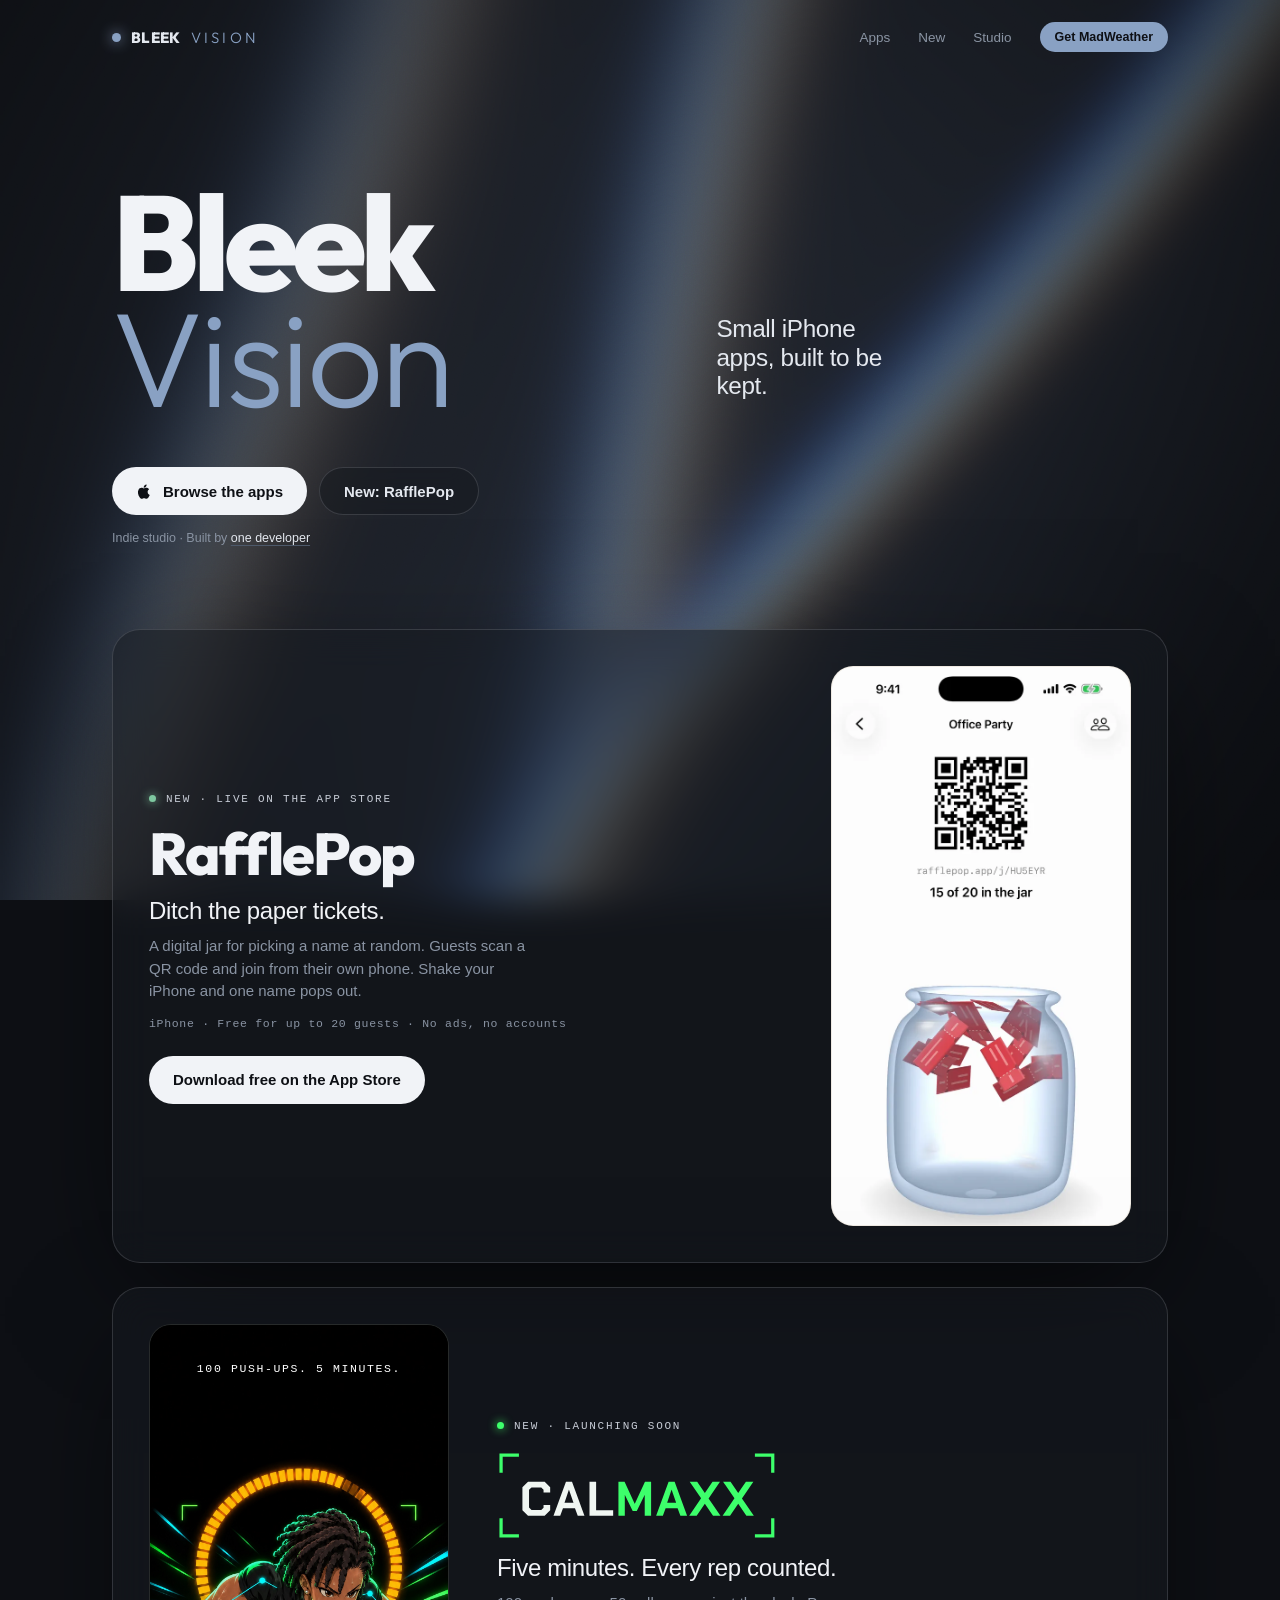
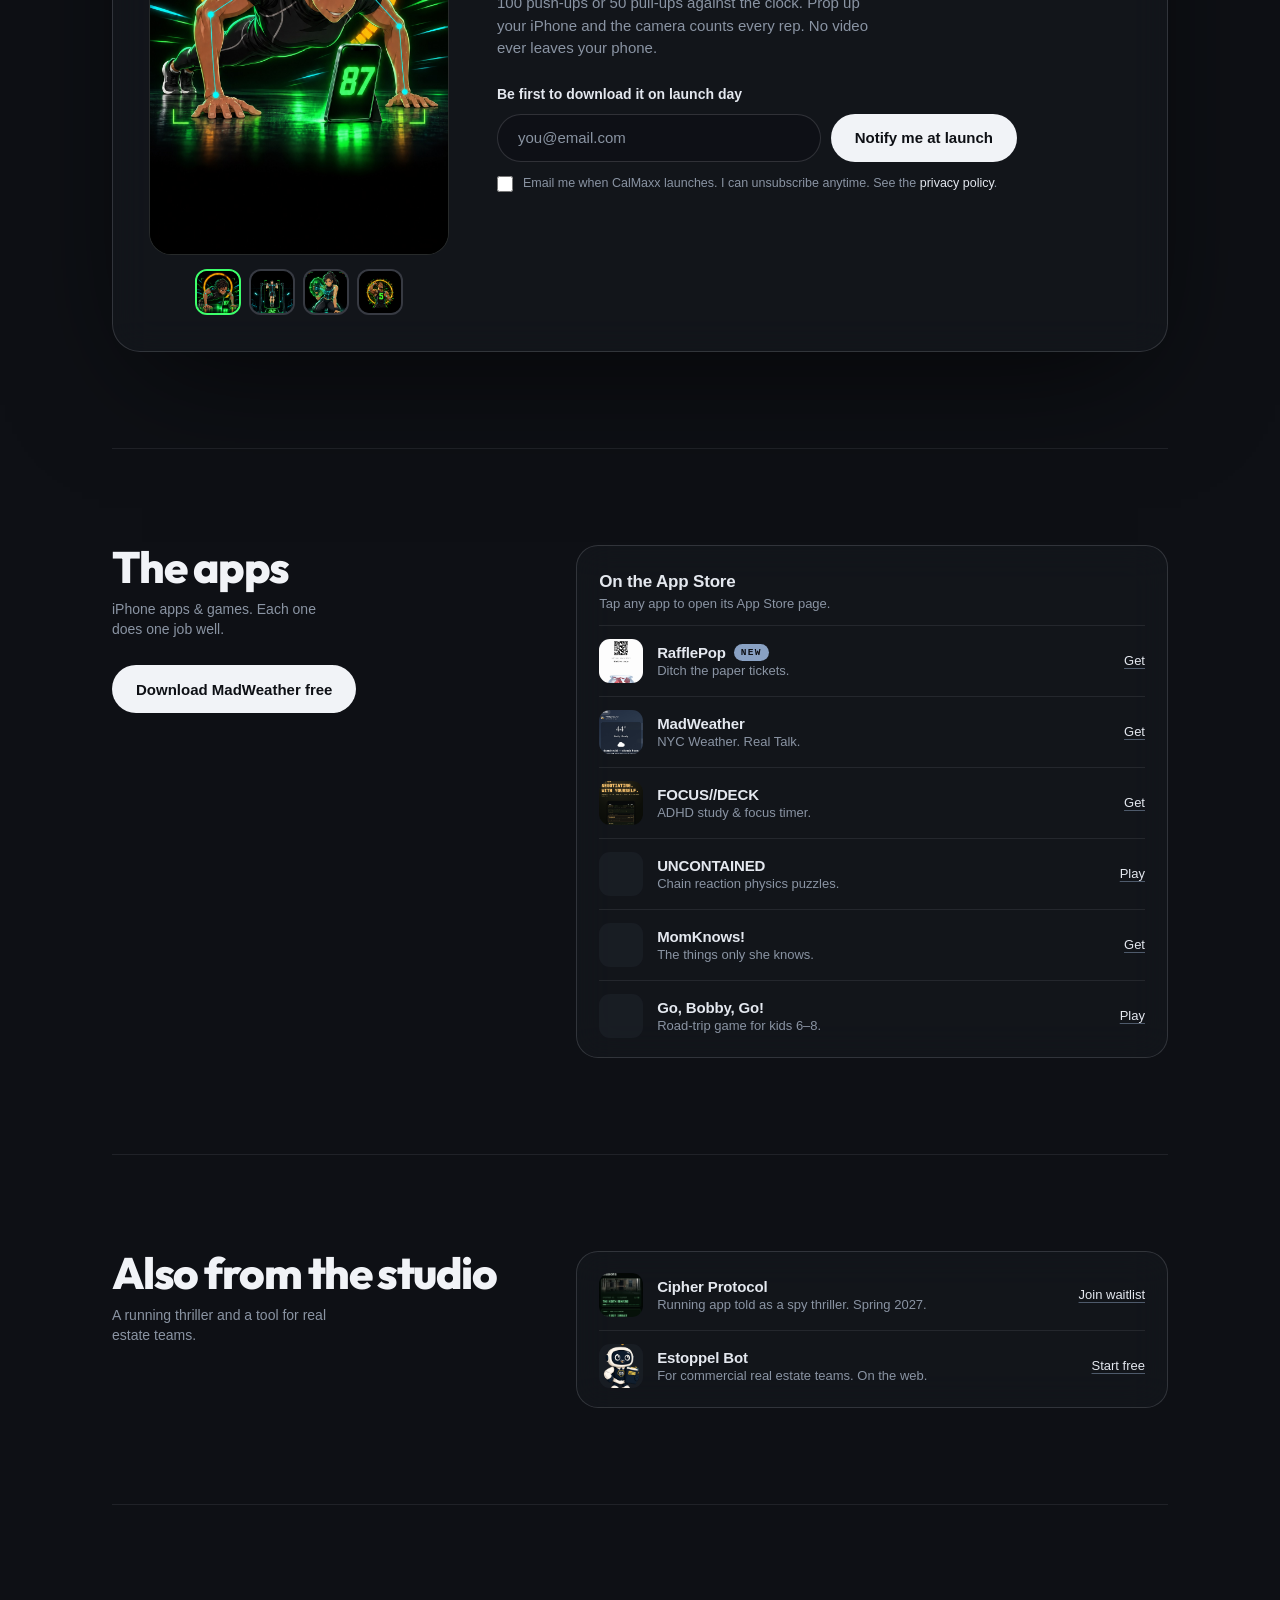
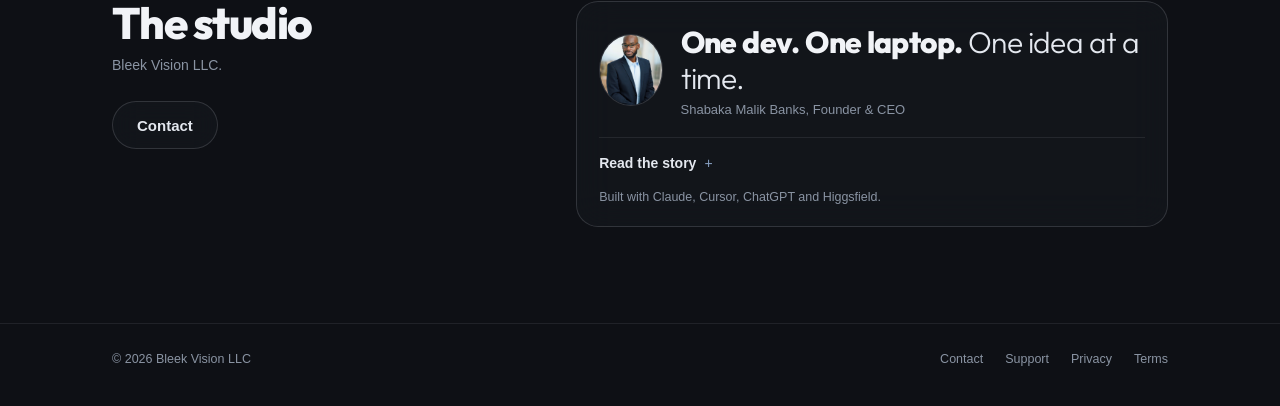
==== commit e1870769: "Restyle privacy, terms, support and Cipher to the light-field shell; RafflePop New panel above CalMa" ====
--- a/index.html
+++ b/index.html
@@ -38,7 +38,7 @@
   <link rel="preconnect" href="https://fonts.googleapis.com">
   <link rel="preconnect" href="https://fonts.gstatic.com" crossorigin>
   <link href="https://fonts.googleapis.com/css2?family=Outfit:wght@300;800&display=swap" rel="stylesheet">
-  <link rel="stylesheet" href="home.css" />
+  <link rel="stylesheet" href="site.css" />
   <!-- Structured data — update "url" values to your live domain before deploying -->
   <script type="application/ld+json">
   {
@@ -143,7 +143,7 @@
     <a class="mark" href="index.html" aria-label="Bleek Vision — home"><i aria-hidden="true"></i><b>BLEEK</b><span>VISION</span></a>
     <nav class="top__links" aria-label="Main">
       <a href="#apps">Apps</a>
-      <a href="#calmaxx">New</a>
+      <a href="#new">New</a>
       <a href="#about">Studio</a>
       <a class="pill-sm" href="https://apps.apple.com/us/app/madweather/id6758524351" target="_blank" rel="noopener">Get MadWeather</a>
     </nav>
@@ -162,9 +162,25 @@
       <svg viewBox="0 0 24 24" fill="currentColor" aria-hidden="true"><path d="M16.4 12.6c0-2.5 2-3.7 2.1-3.8-1.2-1.7-3-1.9-3.6-2-1.5-.2-3 .9-3.8.9-.8 0-2-.9-3.3-.9-1.7 0-3.3 1-4.2 2.6-1.8 3.1-.5 7.7 1.3 10.2.9 1.2 1.9 2.6 3.2 2.6 1.3-.1 1.8-.8 3.3-.8 1.6 0 2 .8 3.4.8 1.4 0 2.3-1.3 3.1-2.5 1-1.4 1.4-2.8 1.4-2.9 0 0-2.8-1.1-2.9-4.2zM13.9 5.2c.7-.8 1.2-2 1-3.2-1 .1-2.3.7-3 1.5-.7.7-1.2 1.9-1.1 3.1 1.2.1 2.3-.6 3.1-1.4z"/></svg>
       Browse the apps
     </a>
-    <a class="btn btn--glass" href="#calmaxx">New: CalMaxx</a>
+    <a class="btn btn--glass" href="#new">New: RafflePop</a>
   </div>
   <p class="fine rv">Indie studio · Built by <a href="#about">one developer</a></p>
+
+  <!-- ──────────  NEW RELEASES  ──────────
+       Newest first: RafflePop (live), then CalMaxx (waitlist). -->
+  <section class="feature feature--flip rv" id="new" aria-labelledby="rafflepop-title">
+    <div class="feature__media">
+      <div class="shot"><img src="assets/products/rafflepop-draw.webp" alt="RafflePop random name picker for iPhone: red raffle tickets tumbling inside a glass jar during a draw, under a QR code guests scan to join." width="660" height="1434" loading="lazy" decoding="async"></div>
+    </div>
+    <div class="feature__copy">
+      <div class="tag tag--live"><i aria-hidden="true"></i>NEW · LIVE ON THE APP STORE</div>
+      <h2 id="rafflepop-title" class="feature__title">RafflePop</h2>
+      <p class="feature__sub">Ditch the paper tickets.</p>
+      <p class="feature__desc">A digital jar for picking a name at random. Guests scan a QR code and join from their own phone. Shake your iPhone and one name pops out.</p>
+      <p class="feature__meta">iPhone · Free for up to 20 guests · No ads, no accounts</p>
+      <a class="btn btn--solid feature__cta" href="https://apps.apple.com/us/app/rafflepop-random-name-picker/id6833320712" target="_blank" rel="noopener">Download free on the App Store</a>
+    </div>
+  </section>
 
   <!-- ──────────  NEW RELEASE · CalMaxx (waitlist until Apple approves) ──────────
        On approval: swap the form for an App Store link and change the tag to LIVE. -->
@@ -413,79 +429,8 @@
       io.observe(el);
     });
   })();
-
-  // Light field: three slow periwinkle/silver beams with a faint prism fringe,
-  // drawn on a full-screen WebGL canvas. Pauses when the tab is hidden; holds a
-  // still frame for reduced motion; falls back to a CSS glow without WebGL.
-  (function () {
-    var c = document.getElementById('field');
-    var gl = c.getContext('webgl', { antialias: false });
-    if (!gl) { c.classList.add('field--flat'); return; }
-    var vs = 'attribute vec2 p;void main(){gl_Position=vec4(p,0.,1.);}';
-    var fs = [
-      'precision mediump float;uniform vec2 r;uniform float t;',
-      'float band(vec2 uv,float a,float off,float w,float s){',
-      ' vec2 d=vec2(cos(a),sin(a));float x=dot(uv,d)+off+0.08*sin(dot(uv,vec2(-d.y,d.x))*2.2+t*s);',
-      ' return exp(-x*x/w);}',
-      'void main(){',
-      ' vec2 uv=(gl_FragCoord.xy-.5*r)/r.y;',
-      ' vec3 col=vec3(.055,.063,.082);',
-      ' float T=t*.06;',
-      ' for(int i=0;i<3;i++){',
-      '  float fi=float(i);',
-      '  float a=-.62+fi*.21+.06*sin(T+fi);',
-      '  float off=-.35+fi*.42+.12*sin(T*1.3+fi*2.);',
-      '  float w=.0035+fi*.0025;float s=.4+fi*.15;',
-      '  vec3 b=vec3(band(uv,a,off-.012,w,s),band(uv,a,off,w,s),band(uv,a,off+.014,w,s));',
-      '  vec3 tint=mix(vec3(.54,.63,.76),vec3(.78,.80,.84),fi*.5);',
-      '  col+=b*tint*(.34-fi*.07);',
-      '  col+=band(uv,a,off,w*40.,s)*vec3(.54,.63,.76)*.05;',
-      ' }',
-      ' float v=smoothstep(1.25,.25,length(uv*vec2(.85,1.)));',
-      ' col*=mix(.55,1.,v);',
-      ' gl_FragColor=vec4(col,1.);',
-      '}'
-    ].join('\n');
-    function sh(type, src) { var s = gl.createShader(type); gl.shaderSource(s, src); gl.compileShader(s); return s; }
-    var pr = gl.createProgram();
-    gl.attachShader(pr, sh(gl.VERTEX_SHADER, vs));
-    gl.attachShader(pr, sh(gl.FRAGMENT_SHADER, fs));
-    gl.linkProgram(pr);
-    if (!gl.getProgramParameter(pr, gl.LINK_STATUS)) { c.classList.add('field--flat'); return; }
-    gl.useProgram(pr);
-    gl.bindBuffer(gl.ARRAY_BUFFER, gl.createBuffer());
-    gl.bufferData(gl.ARRAY_BUFFER, new Float32Array([-1, -1, 3, -1, -1, 3]), gl.STATIC_DRAW);
-    var loc = gl.getAttribLocation(pr, 'p');
-    gl.enableVertexAttribArray(loc);
-    gl.vertexAttribPointer(loc, 2, gl.FLOAT, false, 0, 0);
-    var uR = gl.getUniformLocation(pr, 'r'), uT = gl.getUniformLocation(pr, 't');
-    var dpr = Math.min(window.devicePixelRatio || 1, 1.5);
-    var still = window.matchMedia('(prefers-reduced-motion: reduce)').matches;
-    var t0 = performance.now(), running = false;
-    function draw() {
-      gl.uniform2f(uR, c.width, c.height);
-      gl.uniform1f(uT, still ? 20 : (performance.now() - t0) / 1000 + 20);
-      gl.drawArrays(gl.TRIANGLES, 0, 3);
-    }
-    function loop() {
-      if (document.hidden || still) { running = false; return; }
-      draw();
-      requestAnimationFrame(loop);
-    }
-    function size() {
-      // Half-resolution is plenty for soft light and keeps phones cool.
-      c.width = Math.round(window.innerWidth * dpr * 0.5);
-      c.height = Math.round(window.innerHeight * dpr * 0.5);
-      gl.viewport(0, 0, c.width, c.height);
-      draw();
-    }
-    function start() { if (!running && !still && !document.hidden) { running = true; requestAnimationFrame(loop); } }
-    size();
-    window.addEventListener('resize', size);
-    document.addEventListener('visibilitychange', start);
-    start();
-  })();
 </script>
+<script src="field.js" defer></script>
 
 </body>
 </html>
--- a/site.css
+++ b/site.css
@@ -0,0 +1,283 @@
+/*
+//  site.css
+//  Bleek Vision Website
+//
+//  Created by Shabaka Malik Banks on 11/16/26.
+//  Copyright © 2026 Bleek Vision LLC. All rights reserved.
+//
+//  Studio pages (home, legal, support, Cipher shell). Minimal layout: a
+//  WebGL light field (field.js) behind frosted-glass panels.
+*/
+
+:root {
+  --bg: #0E1015;
+  --ink: #E4E8EF;
+  --white: #F1F3F7;
+  --silver: #C8CDD7;
+  --mute: #8A94A3;       /* ≈ 6:1 on --bg */
+  --mute-deep: #4E5A6B;
+  --accent: #89A1C3;     /* periwinkle — the one studio accent */
+  --live: #7EC8A0;
+  --calmaxx: #3DFF6B;
+  --glass: rgba(23, 26, 32, 0.55);
+  --glass-hi: rgba(28, 32, 40, 0.72);
+  --rule: rgba(214, 219, 227, 0.09);
+  --rule-hi: rgba(214, 219, 227, 0.16);
+
+  --font: -apple-system, BlinkMacSystemFont, "SF Pro Text", "Helvetica Neue", Arial, sans-serif;
+  --display: "Outfit", var(--font);
+  --mono: ui-monospace, "SF Mono", "JetBrains Mono", Menlo, monospace;
+  --ease: cubic-bezier(0.23, 1, 0.32, 1);
+  --max: 1120px;
+}
+
+*, *::before, *::after { box-sizing: border-box; margin: 0; padding: 0; }
+html { background: var(--bg); color: var(--ink); font-family: var(--font); -webkit-font-smoothing: antialiased; scroll-behavior: smooth; }
+body { background: var(--bg); min-height: 100vh; overflow-x: hidden; }
+a { color: inherit; text-decoration: none; }
+img { max-width: 100%; }
+:focus-visible { outline: 2px solid var(--accent); outline-offset: 3px; border-radius: 6px; }
+.sr-only { position: absolute; width: 1px; height: 1px; padding: 0; margin: -1px; overflow: hidden; clip: rect(0 0 0 0); white-space: nowrap; border: 0; }
+
+/* ─── Light field ─── */
+#field { position: fixed; inset: 0; width: 100%; height: 100%; z-index: 0; display: block; }
+#field.field--flat { background: radial-gradient(70% 55% at 72% 18%, rgba(137,161,195,.22), transparent 70%), var(--bg); }
+.grain {
+  position: fixed; inset: 0; z-index: 1; pointer-events: none; opacity: .07; mix-blend-mode: overlay;
+  background-image: url("data:image/svg+xml,%3Csvg xmlns='http://www.w3.org/2000/svg' width='160' height='160'%3E%3Cfilter id='n'%3E%3CfeTurbulence type='fractalNoise' baseFrequency='.9' numOctaves='2'/%3E%3C/filter%3E%3Crect width='100%25' height='100%25' filter='url(%23n)'/%3E%3C/svg%3E");
+}
+.top, main, .foot { position: relative; z-index: 2; }
+.wrap { max-width: var(--max); margin: 0 auto; padding: 0 32px; }
+
+/* ─── Top bar ─── */
+.top { padding: 22px 0; }
+.top__inner { display: flex; align-items: center; justify-content: space-between; gap: 16px; }
+.mark { font-family: var(--display); font-size: 15px; letter-spacing: .02em; display: flex; align-items: center; gap: 10px; }
+.mark b { font-weight: 800; }
+.mark span { font-weight: 300; letter-spacing: .22em; color: var(--accent); }
+.mark i { width: 9px; height: 9px; border-radius: 50%; background: var(--accent); box-shadow: 0 0 14px var(--accent); }
+.top__links { display: flex; align-items: center; gap: 28px; font-size: 13.5px; color: var(--mute); }
+.top__links a { transition: color .2s var(--ease); }
+.top__links a:hover { color: var(--ink); }
+.pill-sm { font-size: 12.5px; padding: 8px 15px; border-radius: 99px; background: var(--accent); color: var(--bg) !important; font-weight: 600; white-space: nowrap; }
+.pill-sm:hover { background: #A4B8D4; }
+
+/* ─── Buttons ─── */
+.btn {
+  display: inline-flex; align-items: center; justify-content: center; gap: 10px;
+  min-height: 48px; padding: 0 24px; border-radius: 99px; border: 0;
+  font: 600 15px/1 var(--font); cursor: pointer; white-space: nowrap;
+  transition: transform .2s var(--ease), background .2s var(--ease), border-color .2s var(--ease);
+}
+.btn:active { transform: scale(.97); }
+.btn svg { width: 17px; height: 17px; }
+.btn--solid { background: var(--white); color: var(--bg); }
+.btn--solid:hover { background: #fff; }
+.btn--glass { background: var(--glass); color: var(--ink); border: 1px solid var(--rule-hi); backdrop-filter: blur(14px); -webkit-backdrop-filter: blur(14px); }
+.btn--glass:hover { border-color: var(--accent); }
+
+/* ─── Hero ─── */
+.hero { display: grid; grid-template-columns: 1.25fr 1fr; align-items: end; gap: 40px; padding-top: 110px; }
+.hero h1 { font-family: var(--display); font-size: clamp(64px, 10.5vw, 148px); line-height: .86; letter-spacing: -.045em; }
+.hero h1 b { display: block; font-weight: 800; color: var(--white); }
+.hero h1 span { display: block; font-weight: 300; letter-spacing: -.02em; color: var(--accent); }
+.hero__tag { font-size: clamp(20px, 1.9vw, 26px); line-height: 1.18; letter-spacing: -.015em; max-width: 15ch; padding-bottom: 14px; }
+.hero__cta { display: flex; flex-wrap: wrap; gap: 12px; margin-top: 52px; }
+.fine { margin-top: 16px; font-size: 12.5px; color: var(--mute); }
+.fine a { color: var(--ink); text-decoration: underline; text-underline-offset: 3px; text-decoration-color: var(--mute-deep); }
+
+/* ─── Glass surfaces ─── */
+.feature, .panel {
+  background: var(--glass); border: 1px solid var(--rule-hi);
+  backdrop-filter: blur(18px) saturate(1.2); -webkit-backdrop-filter: blur(18px) saturate(1.2);
+}
+
+/* ─── New release feature (CalMaxx) ─── */
+.feature {
+  margin-top: 84px; border-radius: 28px; padding: 36px;
+  display: grid; grid-template-columns: minmax(220px, 300px) 1fr; gap: 48px; align-items: center;
+  box-shadow: 0 40px 120px -30px rgba(0,0,0,.7);
+  scroll-margin-top: 24px;
+}
+.tag { display: inline-flex; align-items: center; gap: 10px; font-family: var(--mono); font-size: 11px; letter-spacing: .16em; color: var(--silver); }
+.tag i { width: 7px; height: 7px; border-radius: 50%; background: var(--calmaxx); box-shadow: 0 0 10px var(--calmaxx); }
+.feature__logo { margin-top: 18px; }
+.feature__logo img { display: block; width: min(280px, 100%); height: auto; }
+.feature__sub { margin-top: 14px; font-size: clamp(20px, 2vw, 24px); letter-spacing: -.015em; color: var(--white); }
+.feature__desc { margin-top: 10px; font-size: 15px; line-height: 1.5; color: var(--mute); max-width: 46ch; }
+
+/* second+ feature panels stack with a smaller gap */
+.feature + .feature { margin-top: 24px; }
+.feature--flip { grid-template-columns: 1fr minmax(220px, 300px); }
+.feature--flip .feature__media { order: 2; }
+.shot { width: 100%; aspect-ratio: 660 / 1434; max-height: 560px; border-radius: 22px; overflow: hidden; border: 1px solid var(--rule-hi); background: #F3EDE2; margin: 0 auto; }
+.shot img { display: block; width: 100%; height: 100%; object-fit: cover; object-position: 50% 0; }
+.feature__title { margin-top: 18px; font-family: var(--display); font-weight: 800; font-size: clamp(40px, 4.6vw, 60px); line-height: 1; letter-spacing: -.035em; color: var(--white); }
+.feature__meta { margin-top: 14px; font-family: var(--mono); font-size: 11.5px; letter-spacing: .06em; color: var(--mute); }
+.feature__cta { margin-top: 26px; }
+.tag--live i { background: var(--live); box-shadow: 0 0 10px var(--live); }
+
+.cmx { margin: 0; display: flex; flex-direction: column; align-items: center; gap: 14px; }
+.cmx__frame { position: relative; width: 100%; aspect-ratio: 1080 / 1910; border-radius: 22px; overflow: hidden; background: #050806; border: 1px solid var(--rule-hi); }
+.cmx__video { width: 100%; height: 100%; object-fit: cover; display: block; }
+.cmx__video::-webkit-media-controls-start-playback-button { display: none !important; -webkit-appearance: none; }
+.cmx__caption {
+  position: absolute; left: 0; right: 0; top: 7%; text-align: center; pointer-events: none;
+  font-family: var(--mono); font-size: 11.5px; letter-spacing: .14em; text-transform: uppercase; color: #fff;
+  text-shadow: 0 1px 10px rgba(0,0,0,.8);
+}
+.cmx__picker { display: flex; gap: 8px; }
+.cmx__pick {
+  width: 46px; height: 46px; border-radius: 12px; overflow: hidden; padding: 0; cursor: pointer;
+  border: 2px solid var(--rule-hi); background: var(--glass-hi);
+  transition: border-color .2s var(--ease), transform .15s var(--ease);
+}
+.cmx__pick img { width: 100%; height: 100%; object-fit: cover; object-position: 50% 56%; display: block; }
+.cmx__pick[aria-pressed="true"] { border-color: var(--calmaxx); }
+.cmx__pick:hover { border-color: rgba(61,255,107,.6); }
+.cmx__pick:active { transform: scale(.95); }
+
+/* waitlist */
+.waitlist { display: grid; gap: 12px; margin-top: 26px; max-width: 520px; }
+.waitlist__honey { position: absolute; left: -9999px; width: 1px; height: 1px; opacity: 0; }
+.waitlist__label { font-size: 14px; font-weight: 600; color: var(--ink); }
+.waitlist__row { display: flex; gap: 10px; flex-wrap: wrap; }
+.waitlist__input {
+  flex: 1 1 220px; min-height: 48px; padding: 0 20px; border-radius: 99px;
+  border: 1px solid var(--rule-hi); background: rgba(14,16,21,.6); color: var(--ink);
+  font: 400 15px var(--font);
+}
+.waitlist__input::placeholder { color: var(--mute); }
+.waitlist__input:focus { outline: none; border-color: var(--accent); box-shadow: 0 0 0 3px rgba(137,161,195,.25); }
+.waitlist__btn:disabled { opacity: .55; cursor: progress; }
+.waitlist__consent { display: flex; gap: 10px; align-items: flex-start; font-size: 12.5px; line-height: 1.45; color: var(--mute); }
+.waitlist__consent input { margin-top: 2px; width: 16px; height: 16px; flex: none; accent-color: var(--accent); }
+.waitlist__consent a { color: var(--ink); text-underline-offset: 2px; }
+.waitlist__status { min-height: 1.4em; font-size: 14px; color: var(--live); }
+.waitlist__status.is-error { color: #FFB4A0; }
+.waitlist.is-done .waitlist__label,
+.waitlist.is-done .waitlist__row,
+.waitlist.is-done .waitlist__consent { display: none; }
+.waitlist.is-done .waitlist__status { font-size: 16px; font-weight: 600; }
+
+/* ─── Split sections ─── */
+.split { display: grid; grid-template-columns: 1fr 1.45fr; gap: 56px; padding: 96px 0; border-top: 1px solid var(--rule); scroll-margin-top: 8px; }
+.feature + .split { margin-top: 96px; }
+.split h2 { font-family: var(--display); font-weight: 800; font-size: clamp(32px, 3.6vw, 44px); letter-spacing: -.035em; line-height: 1; color: var(--white); }
+.lede { margin-top: 10px; font-size: 14px; line-height: 1.45; color: var(--mute); max-width: 28ch; }
+.split__side .btn { margin-top: 26px; }
+
+.panel { border-radius: 22px; padding: 8px 22px 6px; }
+.panel__head { padding: 18px 0 14px; border-bottom: 1px solid var(--rule); }
+.panel__head h3 { font-size: 17px; font-weight: 600; letter-spacing: -.01em; }
+.panel__head p { margin-top: 4px; font-size: 13px; color: var(--mute); }
+
+.row { display: grid; grid-template-columns: 44px 1fr auto; gap: 14px; align-items: center; padding: 13px 0; border-bottom: 1px solid var(--rule); }
+.row:last-child { border-bottom: 0; }
+.row img { width: 44px; height: 44px; border-radius: 11px; object-fit: cover; object-position: 50% 20%; background: var(--glass-hi); }
+.row__name { font-size: 15px; font-weight: 600; letter-spacing: -.01em; display: flex; gap: 8px; align-items: center; }
+.row__name em { font-style: normal; font-family: var(--mono); font-size: 9.5px; letter-spacing: .14em; padding: 3px 7px; border-radius: 99px; background: var(--accent); color: var(--bg); }
+.row__desc { margin-top: 2px; font-size: 13px; color: var(--mute); }
+.row__go { font-size: 13px; white-space: nowrap; text-decoration: underline; text-underline-offset: 3px; text-decoration-color: var(--mute-deep); transition: color .2s var(--ease), text-decoration-color .2s var(--ease); }
+.row:hover .row__go { color: var(--accent); text-decoration-color: var(--accent); }
+
+/* studio */
+.panel--studio { padding: 22px; }
+.studio { display: flex; align-items: center; gap: 18px; }
+.studio__portrait img { display: block; width: 72px; height: 72px; border-radius: 50%; object-fit: cover; object-position: 50% 18%; border: 1px solid var(--rule-hi); }
+.studio__line { font-family: var(--display); font-weight: 300; font-size: clamp(22px, 2.4vw, 30px); line-height: 1.2; letter-spacing: -.02em; }
+.studio__line b { font-weight: 800; color: var(--white); }
+.studio__by { margin-top: 6px; font-size: 13px; color: var(--mute); }
+.story { margin-top: 20px; border-top: 1px solid var(--rule); padding-top: 16px; }
+.story summary { cursor: pointer; font-size: 14px; font-weight: 600; list-style: none; display: inline-flex; align-items: center; gap: 8px; }
+.story summary::-webkit-details-marker { display: none; }
+.story summary::after { content: "+"; font-weight: 400; color: var(--accent); transition: transform .2s var(--ease); }
+.story[open] summary::after { transform: rotate(45deg); }
+.story p { margin-top: 14px; font-size: 15px; line-height: 1.65; color: var(--silver); max-width: 62ch; }
+.studio__tools { margin-top: 18px; font-size: 12.5px; color: var(--mute); }
+
+/* ─── Footer ─── */
+.foot { border-top: 1px solid var(--rule); padding: 28px 0 40px; font-size: 12.5px; color: var(--mute); }
+.foot__inner { display: flex; justify-content: space-between; gap: 20px; flex-wrap: wrap; }
+.foot nav { display: flex; gap: 22px; flex-wrap: wrap; }
+.foot a:hover { color: var(--ink); }
+
+/* ─── Reveal ─── */
+.js .rv { opacity: 0; transform: translateY(14px); transition: opacity .9s var(--ease), transform .9s var(--ease); }
+.js .rv.in { opacity: 1; transform: none; }
+
+/* ─── Responsive ─── */
+@media (max-width: 820px) {
+  .top__links a:not(.pill-sm) { display: none; }
+  .hero { grid-template-columns: 1fr; padding-top: 64px; gap: 22px; }
+  .hero__tag { padding-bottom: 0; }
+  .hero__cta { margin-top: 30px; }
+  .feature { grid-template-columns: 1fr; margin-top: 56px; padding: 22px; gap: 28px; border-radius: 22px; }
+  .cmx__frame { max-width: 300px; }
+  .feature--flip { grid-template-columns: 1fr; }
+  .feature--flip .feature__media { order: 0; }
+  .shot { max-width: 300px; }
+  .split { grid-template-columns: 1fr; gap: 26px; padding: 64px 0; }
+  .feature + .split { margin-top: 64px; }
+}
+@media (max-width: 560px) {
+  .wrap { padding: 0 16px; }
+  .hero__cta .btn { flex: 1 1 100%; }
+  .waitlist__btn, .feature__cta { width: 100%; }
+  .panel { padding: 4px 16px 2px; }
+  .panel--studio { padding: 18px 16px; }
+  .row { grid-template-columns: 40px 1fr auto; gap: 12px; }
+  .row img { width: 40px; height: 40px; }
+}
+@media (prefers-reduced-motion: reduce) {
+  html { scroll-behavior: auto; }
+  .js .rv { opacity: 1; transform: none; transition: none; }
+}
+
+/* ─── Document pages (privacy, terms, support) ─── */
+.doc-head { padding: 96px 0 40px; }
+.doc-head .eyebrow { font-family: var(--mono); font-size: 11px; letter-spacing: .18em; color: var(--accent); }
+.doc-head h1 { margin-top: 14px; font-family: var(--display); font-weight: 800; font-size: clamp(48px, 7vw, 96px); line-height: .9; letter-spacing: -.045em; color: var(--white); }
+.doc-head .legal-meta { margin-top: 18px; font-size: 13px; color: var(--mute); }
+.legal-body {
+  max-width: 860px; margin: 0 0 96px; padding: 48px 56px 56px; border-radius: 28px;
+  background: var(--glass); border: 1px solid var(--rule-hi);
+  backdrop-filter: blur(18px) saturate(1.2); -webkit-backdrop-filter: blur(18px) saturate(1.2);
+}
+.legal-back { display: inline-block; margin-bottom: 36px; font-size: 13px; color: var(--mute); }
+.legal-back:hover { color: var(--ink); }
+.legal-body h2 { margin: 48px 0 12px; font-family: var(--display); font-weight: 800; font-size: clamp(22px, 2.4vw, 28px); letter-spacing: -.025em; color: var(--white); }
+.legal-body h2:first-child, .legal-back + h2 { margin-top: 0; }
+.legal-body h3 { margin: 28px 0 8px; font-family: var(--mono); font-size: 11px; font-weight: 500; letter-spacing: .14em; text-transform: uppercase; color: var(--accent); }
+.legal-body p, .legal-body ul, .legal-body ol { margin: 0 0 16px; font-size: 15.5px; line-height: 1.72; color: var(--silver); text-wrap: pretty; }
+.legal-body ul, .legal-body ol { padding-left: 22px; }
+.legal-body li { margin-bottom: 6px; }
+.legal-body strong { color: var(--white); font-weight: 600; }
+.legal-body a { color: var(--accent); text-underline-offset: 3px; }
+.legal-body a:hover { text-decoration: underline; }
+.legal-body table { width: 100%; border-collapse: collapse; margin: 0 0 16px; font-size: 14px; color: var(--silver); }
+.legal-body th, .legal-body td { text-align: left; padding: 10px 12px 10px 0; border-bottom: 1px solid var(--rule); vertical-align: top; }
+.legal-body th { color: var(--white); font-weight: 600; }
+.legal-divider { border: 0; height: auto; overflow: visible; margin: 56px 0 28px; padding-top: 14px; border-top: 1px solid var(--rule-hi); position: relative; }
+.legal-divider[data-label]::after { content: attr(data-label); display: block; font-family: var(--mono); font-size: 10.5px; letter-spacing: .18em; color: var(--mute); }
+.legal-app-tag {
+  display: inline-flex; align-items: center; gap: 8px; margin: 0 6px 8px 0; padding: 5px 12px; border-radius: 99px;
+  border: 1px solid var(--rule-hi); background: var(--glass-hi);
+  font-family: var(--mono); font-size: 10.5px; letter-spacing: .1em; color: var(--accent);
+}
+@media (max-width: 820px) {
+  .doc-head { padding: 56px 0 28px; }
+  .legal-body { padding: 28px 22px 32px; border-radius: 22px; margin-bottom: 64px; }
+}
+@media (max-width: 560px) {
+  .legal-body { padding: 24px 18px 28px; }
+  .legal-body table { display: block; overflow-x: auto; }
+}
+
+/* ─── Cipher page: keeps its own CRT world inside the studio shell ─── */
+.cipher-page { background: #030805; }
+.cipher-page .top { background: rgba(3, 8, 5, .7); backdrop-filter: blur(14px); -webkit-backdrop-filter: blur(14px); border-bottom: 1px solid rgba(140,255,174,.12); }
+.cipher-page .foot { background: #030805; }
+.shell { position: relative; overflow: hidden; }
+/* Cipher's grid items must be allowed to shrink below their content width on phones. */
+.cipher-page [class*="__inner"] > *, .cipher-page .cipher-hero > * { min-width: 0; }
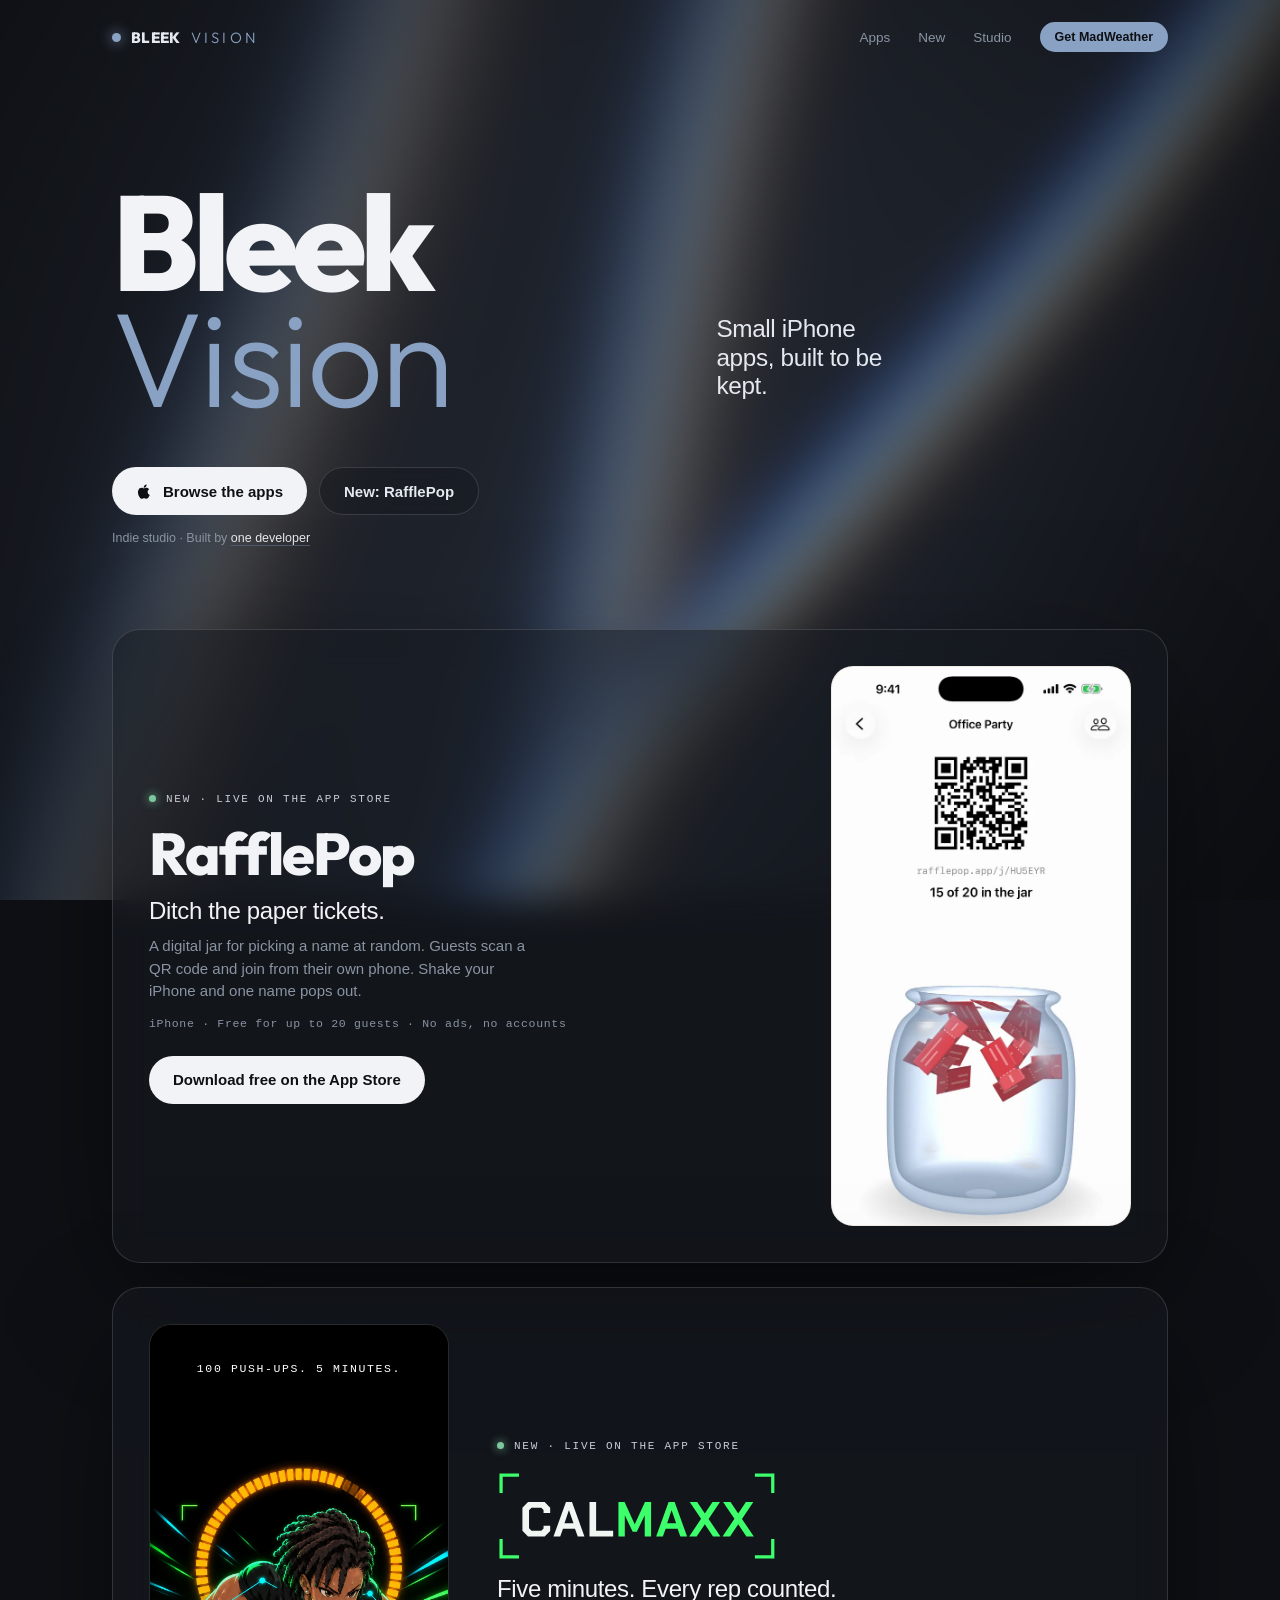
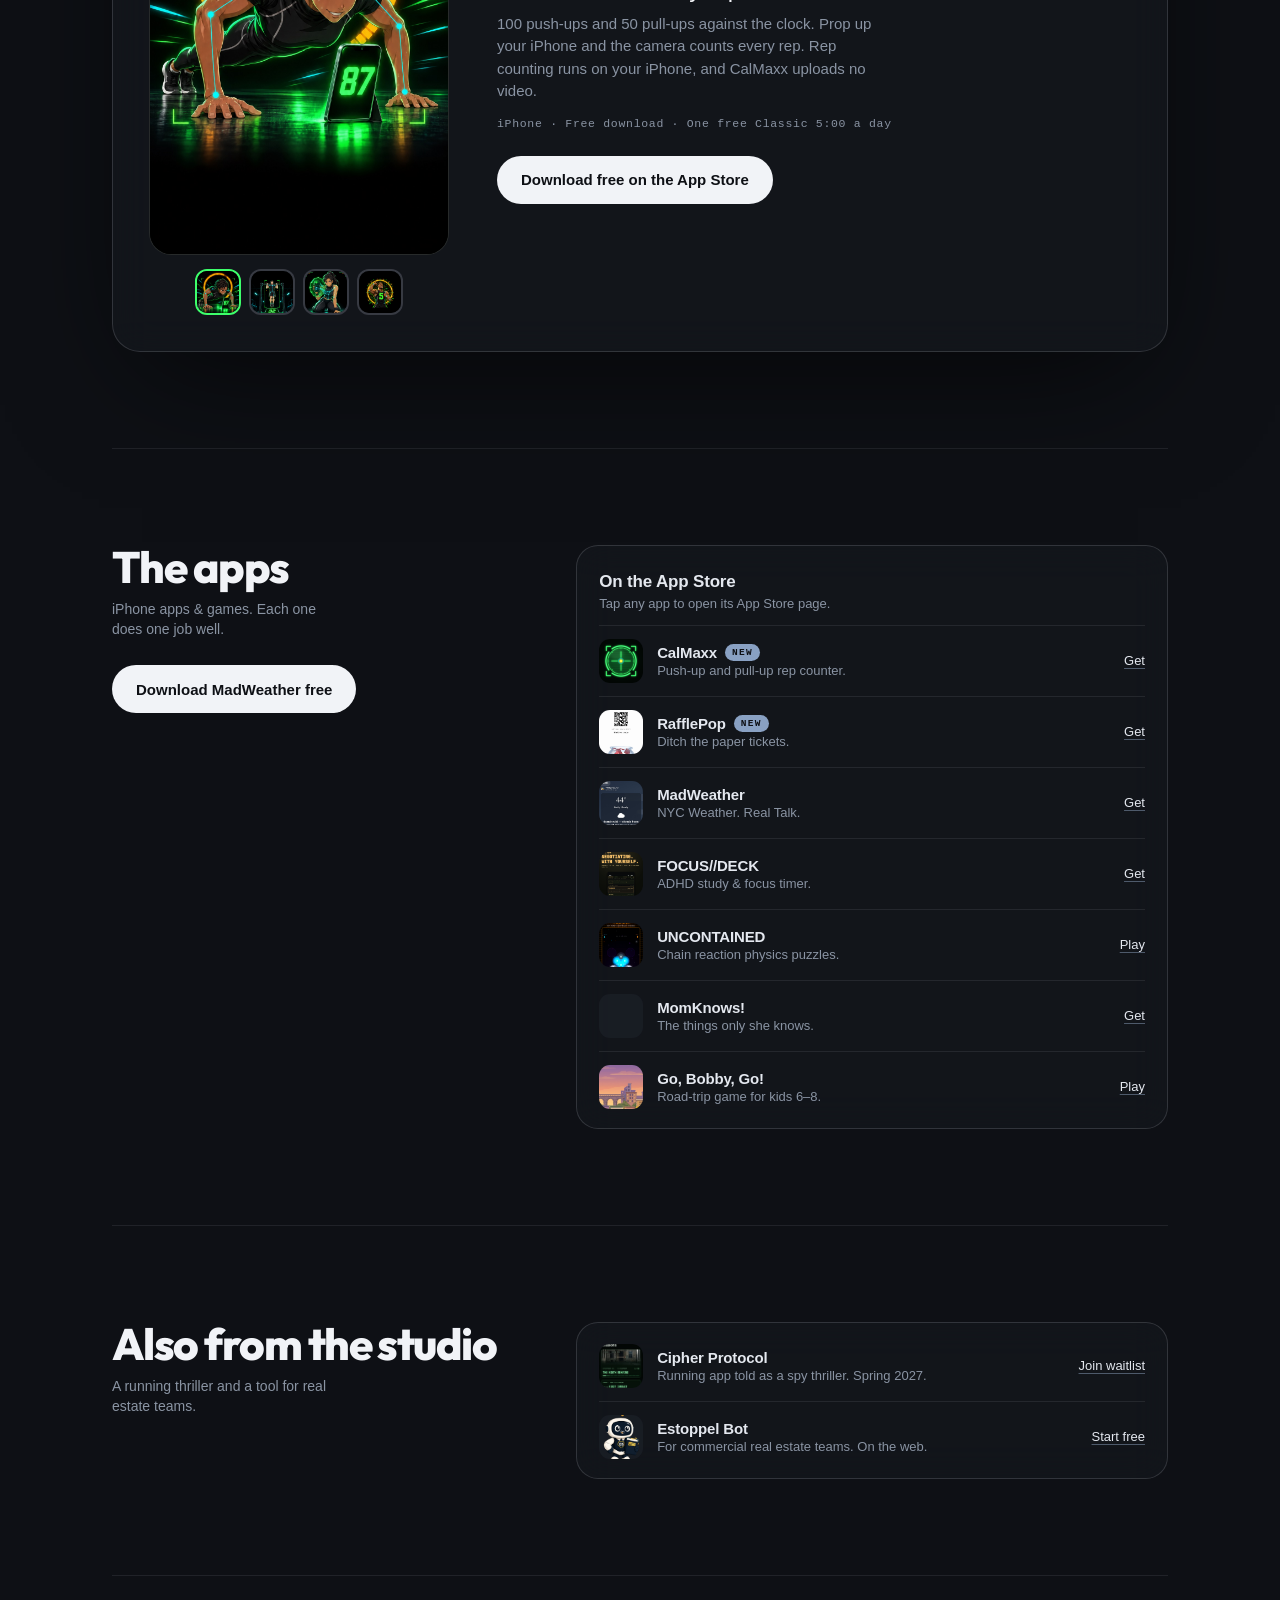
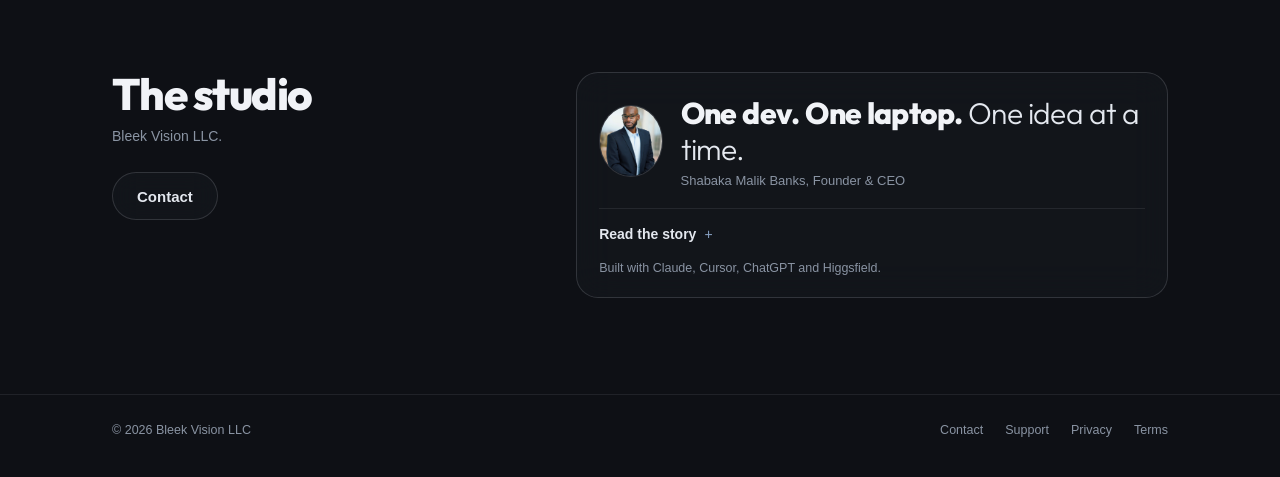
==== commit 6b9c11a1: "CalMaxx is live: App Store link replaces the waitlist The CalMaxx panel and /calmaxx now go to the A" ====
--- a/index.html
+++ b/index.html
@@ -60,7 +60,8 @@
           { "@type": "ListItem", "position": 3, "name": "UNCONTAINED", "url": "https://apps.apple.com/us/app/uncontained/id6761268905" },
           { "@type": "ListItem", "position": 4, "name": "MomKnows!", "url": "https://apps.apple.com/us/app/momknows/id6763380814" },
           { "@type": "ListItem", "position": 5, "name": "Go, Bobby, Go! Road Trip", "url": "https://apps.apple.com/us/app/go-bobby-go-road-trip/id6810872232" },
-          { "@type": "ListItem", "position": 6, "name": "Estoppel Bot", "url": "https://estoppelbot.com" }
+          { "@type": "ListItem", "position": 6, "name": "Estoppel Bot", "url": "https://estoppelbot.com" },
+          { "@type": "ListItem", "position": 7, "name": "CalMaxx", "url": "https://apps.apple.com/us/app/calmaxx-rep-counter/id6832640479" }
         ]
       },
       {
@@ -75,6 +76,7 @@
           "https://apps.apple.com/us/app/focus-deck-focus-timer/id6771453354",
           "https://apps.apple.com/us/app/momknows/id6763380814",
           "https://apps.apple.com/us/app/go-bobby-go-road-trip/id6810872232",
+          "https://apps.apple.com/us/app/calmaxx-rep-counter/id6832640479",
           "https://estoppelbot.com"
         ]
       },
@@ -125,6 +127,16 @@
         "applicationCategory": "UtilitiesApplication",
         "url": "https://apps.apple.com/us/app/momknows/id6763380814",
         "description": "A private family information vault for iPhone and iPad. Emergency contacts, health records, and family stories — on your device, yours forever. One-time purchase, no subscription.",
+        "offers": { "@type": "Offer", "price": "0.00", "priceCurrency": "USD" },
+        "author": { "@type": "Organization", "name": "Bleek Vision LLC" }
+      },
+      {
+        "@type": "SoftwareApplication",
+        "name": "CalMaxx: Rep Counter",
+        "operatingSystem": "iOS",
+        "applicationCategory": "HealthApplication",
+        "url": "https://apps.apple.com/us/app/calmaxx-rep-counter/id6832640479",
+        "description": "Push-up and pull-up rep counter for iPhone. The camera counts every rep in a five-minute calisthenics challenge. Free download with an optional subscription.",
         "offers": { "@type": "Offer", "price": "0.00", "priceCurrency": "USD" },
         "author": { "@type": "Organization", "name": "Bleek Vision LLC" }
       }
@@ -167,7 +179,7 @@
   <p class="fine rv">Indie studio · Built by <a href="#about">one developer</a></p>
 
   <!-- ──────────  NEW RELEASES  ──────────
-       Newest first: RafflePop (live), then CalMaxx (waitlist). -->
+       RafflePop, then CalMaxx. Both live. -->
   <section class="feature feature--flip rv" id="new" aria-labelledby="rafflepop-title">
     <div class="feature__media">
       <div class="shot"><img src="assets/products/rafflepop-draw.webp" alt="RafflePop random name picker for iPhone: red raffle tickets tumbling inside a glass jar during a draw, under a QR code guests scan to join." width="660" height="1434" loading="lazy" decoding="async"></div>
@@ -182,8 +194,7 @@
     </div>
   </section>
 
-  <!-- ──────────  NEW RELEASE · CalMaxx (waitlist until Apple approves) ──────────
-       On approval: swap the form for an App Store link and change the tag to LIVE. -->
+  <!-- ──────────  NEW RELEASE · CalMaxx  ────────── -->
   <section class="feature rv" id="calmaxx" aria-labelledby="calmaxx-title">
     <figure class="cmx" id="cmx">
       <div class="cmx__frame">
@@ -198,24 +209,12 @@
       </div>
     </figure>
     <div class="feature__copy">
-      <div class="tag"><i aria-hidden="true"></i>NEW · LAUNCHING SOON</div>
+      <div class="tag tag--live"><i aria-hidden="true"></i>NEW · LIVE ON THE APP STORE</div>
       <h2 id="calmaxx-title" class="feature__logo"><img src="assets/calmaxx/calmaxx-wordmark.svg" alt="CalMaxx" width="690" height="220" decoding="async"></h2>
       <p class="feature__sub">Five minutes. Every rep counted.</p>
-      <p class="feature__desc">100 push-ups or 50 pull-ups against the clock. Prop up your iPhone and the camera counts every rep. No video ever leaves your phone.</p>
-      <form class="waitlist" id="waitlist-calmaxx" action="/api/waitlist" method="post" novalidate>
-        <input type="hidden" name="product" value="calmaxx">
-        <input class="waitlist__honey" type="text" name="website" tabindex="-1" autocomplete="off" aria-hidden="true">
-        <label class="waitlist__label" for="waitlist-email">Be first to download it on launch day</label>
-        <div class="waitlist__row">
-          <input class="waitlist__input" type="email" id="waitlist-email" name="email" placeholder="you@email.com" autocomplete="email" inputmode="email" required aria-describedby="waitlist-status">
-          <button class="btn btn--solid waitlist__btn" type="submit">Notify me at launch</button>
-        </div>
-        <label class="waitlist__consent">
-          <input type="checkbox" name="consent" value="yes" required>
-          <span>Email me when CalMaxx launches. I can unsubscribe anytime. See the <a href="privacy.html#calmaxx-waitlist">privacy policy</a>.</span>
-        </label>
-        <p class="waitlist__status" id="waitlist-status" role="status" aria-live="polite"></p>
-      </form>
+      <p class="feature__desc">100 push-ups and 50 pull-ups against the clock. Prop up your iPhone and the camera counts every rep. Rep counting runs on your iPhone, and CalMaxx uploads no video.</p>
+      <p class="feature__meta">iPhone · Free download · One free Classic 5:00 a day</p>
+      <a class="btn btn--solid feature__cta" href="https://apps.apple.com/us/app/calmaxx-rep-counter/id6832640479" target="_blank" rel="noopener">Download free on the App Store</a>
     </div>
   </section>
 
@@ -229,6 +228,7 @@
     </div>
     <div class="panel rv">
       <div class="panel__head"><h3>On the App Store</h3><p>Tap any app to open its App Store page.</p></div>
+      <a class="row" id="calmaxx-app" href="https://apps.apple.com/us/app/calmaxx-rep-counter/id6832640479" target="_blank" rel="noopener"><img src="assets/calmaxx/calmaxx-icon.png" alt="" width="176" height="176" loading="lazy" decoding="async"><div><h3 class="row__name">CalMaxx <em>NEW</em></h3><p class="row__desc">Push-up and pull-up rep counter.</p></div><span class="row__go">Get</span></a>
       <a class="row" id="rafflepop" href="https://apps.apple.com/us/app/rafflepop-random-name-picker/id6833320712" target="_blank" rel="noopener"><img src="assets/products/rafflepop-draw.webp" alt="" width="660" height="1434" loading="lazy" decoding="async"><div><h3 class="row__name">RafflePop <em>NEW</em></h3><p class="row__desc">Ditch the paper tickets.</p></div><span class="row__go">Get</span></a>
       <a class="row" id="madweather" href="https://apps.apple.com/us/app/madweather/id6758524351" target="_blank" rel="noopener"><img src="assets/products/madweather-today.png" alt="" width="1284" height="2778" loading="lazy" decoding="async"><div><h3 class="row__name">MadWeather</h3><p class="row__desc">NYC Weather. Real Talk.</p></div><span class="row__go">Get</span></a>
       <a class="row" id="focusdeck" href="https://apps.apple.com/us/app/focus-deck-focus-timer/id6771453354" target="_blank" rel="noopener"><img src="assets/products/focusdeck-cyberdeck.png" alt="" width="1320" height="2868" loading="lazy" decoding="async"><div><h3 class="row__name">FOCUS//DECK</h3><p class="row__desc">ADHD study &amp; focus timer.</p></div><span class="row__go">Get</span></a>
@@ -354,60 +354,6 @@
       visible = true;
       play();
     }
-  })();
-
-  // CalMaxx waitlist: post as JSON, show the result in place. Without JS the
-  // form still posts to /api/waitlist and gets a plain confirmation page.
-  (function () {
-    var form = document.getElementById('waitlist-calmaxx');
-    if (!form || !window.fetch) return;
-    var status = document.getElementById('waitlist-status');
-    var btn = form.querySelector('button[type="submit"]');
-    var email = form.elements.email;
-    var consent = form.elements.consent;
-    function say(msg, isError) {
-      status.textContent = msg;
-      status.classList.toggle('is-error', !!isError);
-    }
-    form.addEventListener('submit', function (e) {
-      e.preventDefault();
-      var value = email.value.trim();
-      if (!/^[^\s@]+@[^\s@]+\.[^\s@]{2,}$/.test(value)) {
-        say('Please enter a valid email address.', true);
-        email.focus();
-        return;
-      }
-      if (!consent.checked) {
-        say('Please tick the box so we can email you at launch.', true);
-        consent.focus();
-        return;
-      }
-      btn.disabled = true;
-      say('Joining…');
-      fetch(form.action, {
-        method: 'POST',
-        headers: { 'Content-Type': 'application/json' },
-        body: JSON.stringify({
-          email: value,
-          product: form.elements.product.value,
-          consent: true,
-          honeypot: form.elements.website.value
-        })
-      }).then(function (res) {
-        return res.json().catch(function () { return { ok: false }; });
-      }).then(function (data) {
-        if (data && data.ok) {
-          form.classList.add('is-done');
-          say(data.message || "You're on the list.");
-        } else {
-          btn.disabled = false;
-          say((data && data.error) || 'Something went wrong. Please try again.', true);
-        }
-      }).catch(function () {
-        btn.disabled = false;
-        say('Something went wrong. Please check your connection and try again.', true);
-      });
-    });
   })();
 
   // Reveal on scroll, lightly staggered. Reduced motion shows everything at once (CSS).
--- a/site.css
+++ b/site.css
@@ -137,28 +137,6 @@
 .cmx__pick:hover { border-color: rgba(61,255,107,.6); }
 .cmx__pick:active { transform: scale(.95); }
 
-/* waitlist */
-.waitlist { display: grid; gap: 12px; margin-top: 26px; max-width: 520px; }
-.waitlist__honey { position: absolute; left: -9999px; width: 1px; height: 1px; opacity: 0; }
-.waitlist__label { font-size: 14px; font-weight: 600; color: var(--ink); }
-.waitlist__row { display: flex; gap: 10px; flex-wrap: wrap; }
-.waitlist__input {
-  flex: 1 1 220px; min-height: 48px; padding: 0 20px; border-radius: 99px;
-  border: 1px solid var(--rule-hi); background: rgba(14,16,21,.6); color: var(--ink);
-  font: 400 15px var(--font);
-}
-.waitlist__input::placeholder { color: var(--mute); }
-.waitlist__input:focus { outline: none; border-color: var(--accent); box-shadow: 0 0 0 3px rgba(137,161,195,.25); }
-.waitlist__btn:disabled { opacity: .55; cursor: progress; }
-.waitlist__consent { display: flex; gap: 10px; align-items: flex-start; font-size: 12.5px; line-height: 1.45; color: var(--mute); }
-.waitlist__consent input { margin-top: 2px; width: 16px; height: 16px; flex: none; accent-color: var(--accent); }
-.waitlist__consent a { color: var(--ink); text-underline-offset: 2px; }
-.waitlist__status { min-height: 1.4em; font-size: 14px; color: var(--live); }
-.waitlist__status.is-error { color: #FFB4A0; }
-.waitlist.is-done .waitlist__label,
-.waitlist.is-done .waitlist__row,
-.waitlist.is-done .waitlist__consent { display: none; }
-.waitlist.is-done .waitlist__status { font-size: 16px; font-weight: 600; }
 
 /* ─── Split sections ─── */
 .split { display: grid; grid-template-columns: 1fr 1.45fr; gap: 56px; padding: 96px 0; border-top: 1px solid var(--rule); scroll-margin-top: 8px; }
@@ -223,7 +201,7 @@
 @media (max-width: 560px) {
   .wrap { padding: 0 16px; }
   .hero__cta .btn { flex: 1 1 100%; }
-  .waitlist__btn, .feature__cta { width: 100%; }
+  .feature__cta { width: 100%; }
   .panel { padding: 4px 16px 2px; }
   .panel--studio { padding: 18px 16px; }
   .row { grid-template-columns: 40px 1fr auto; gap: 12px; }
